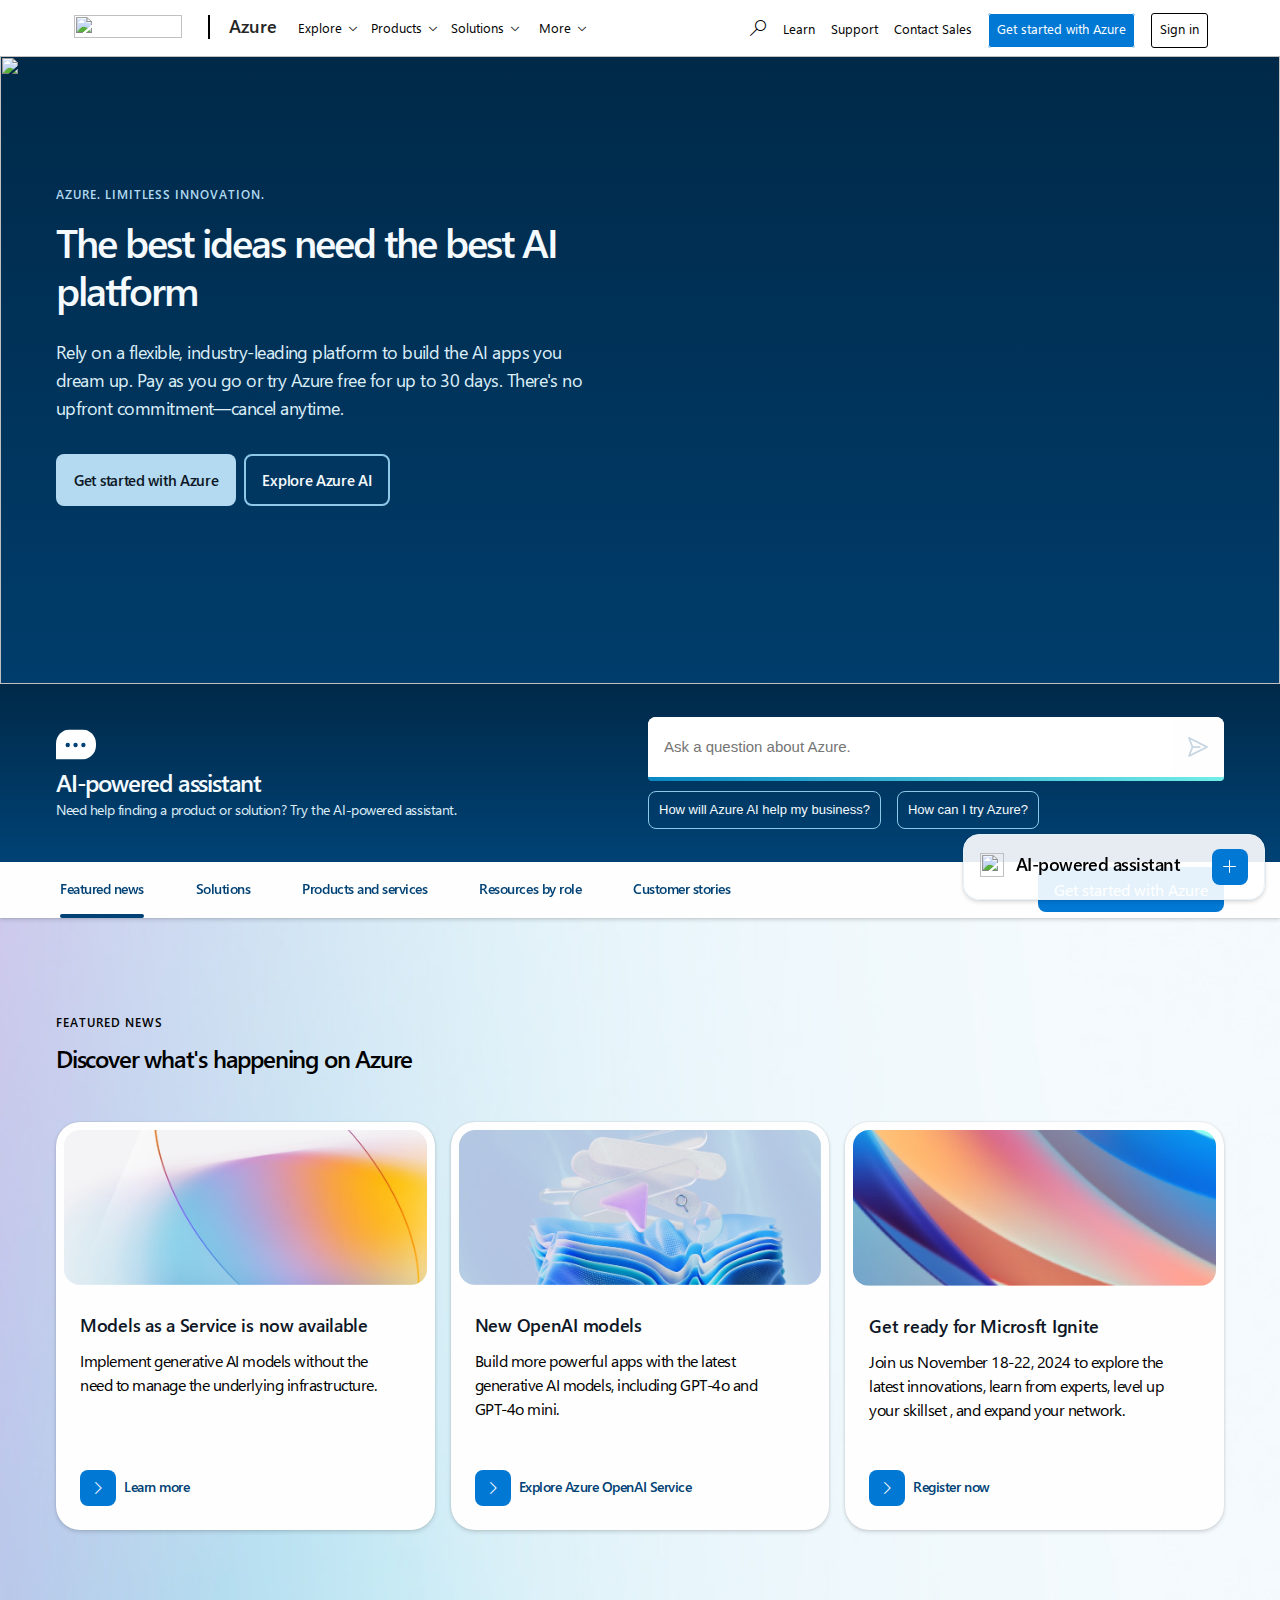
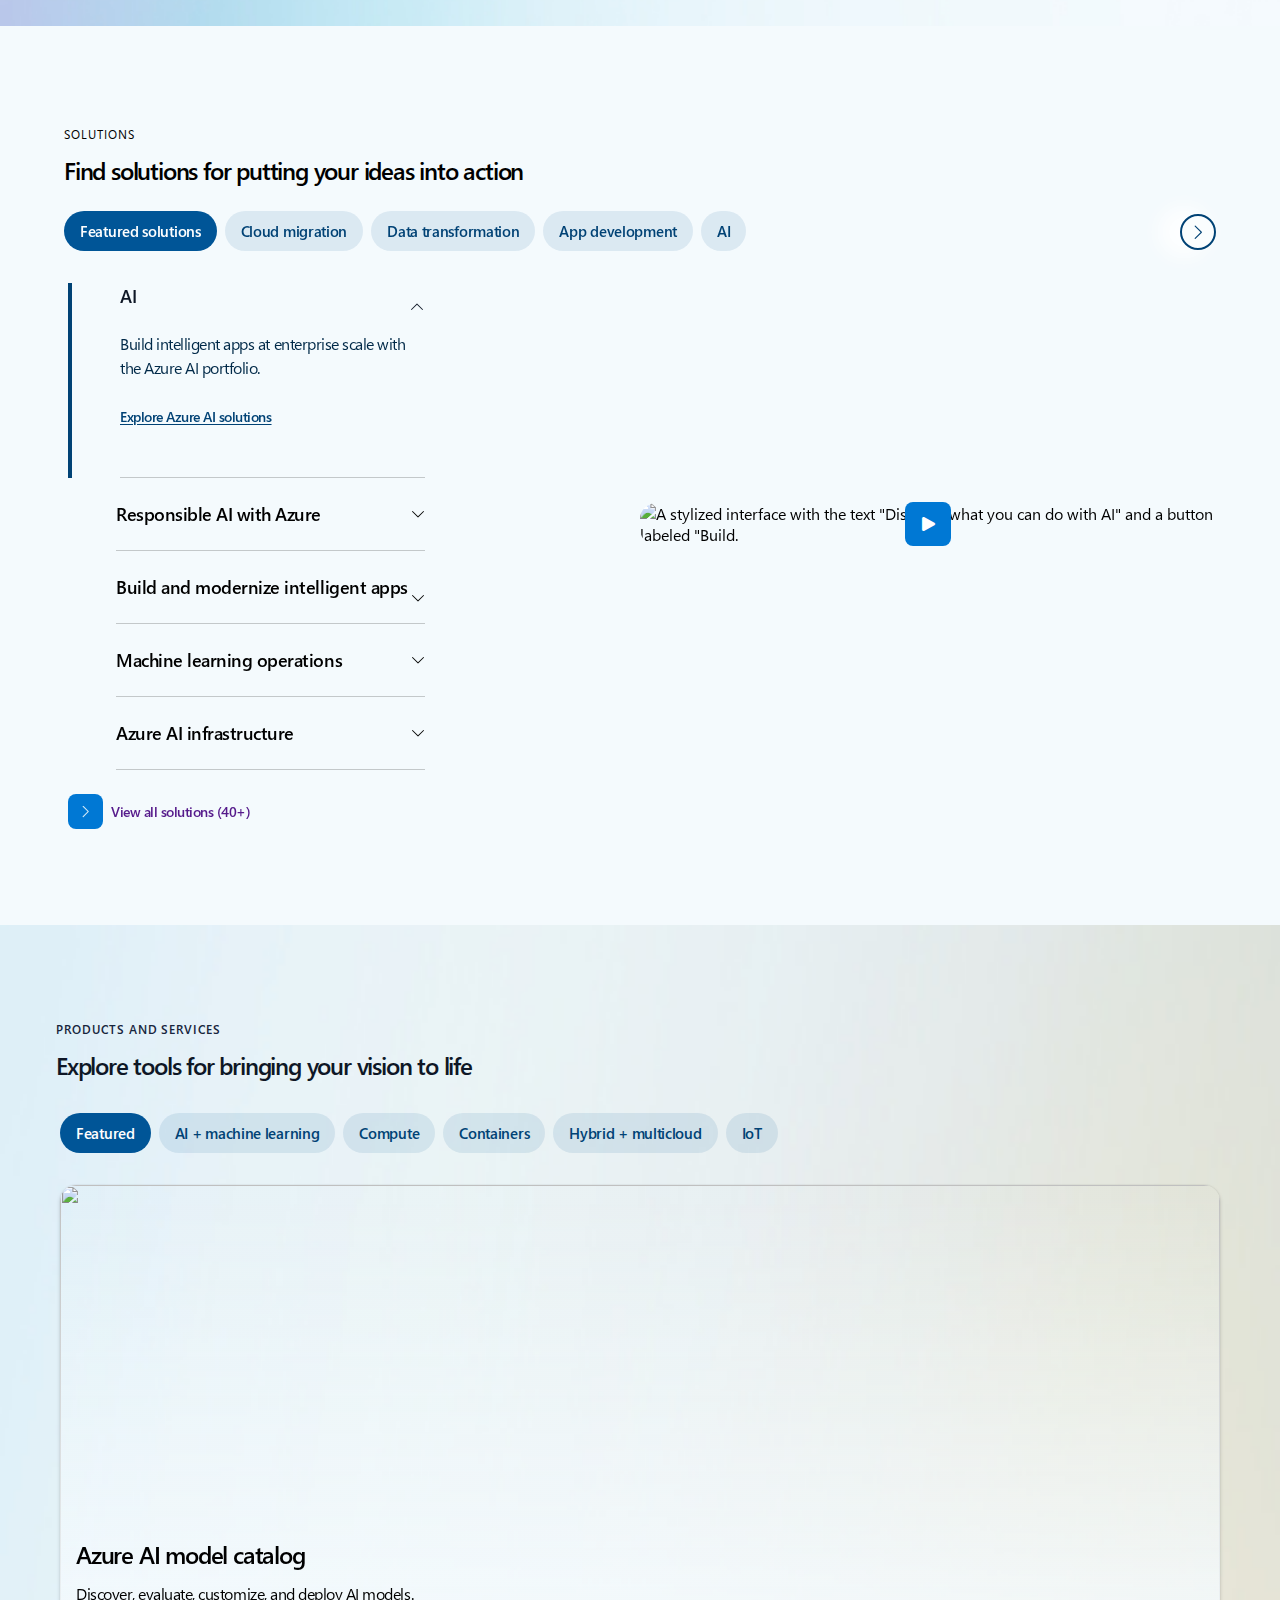
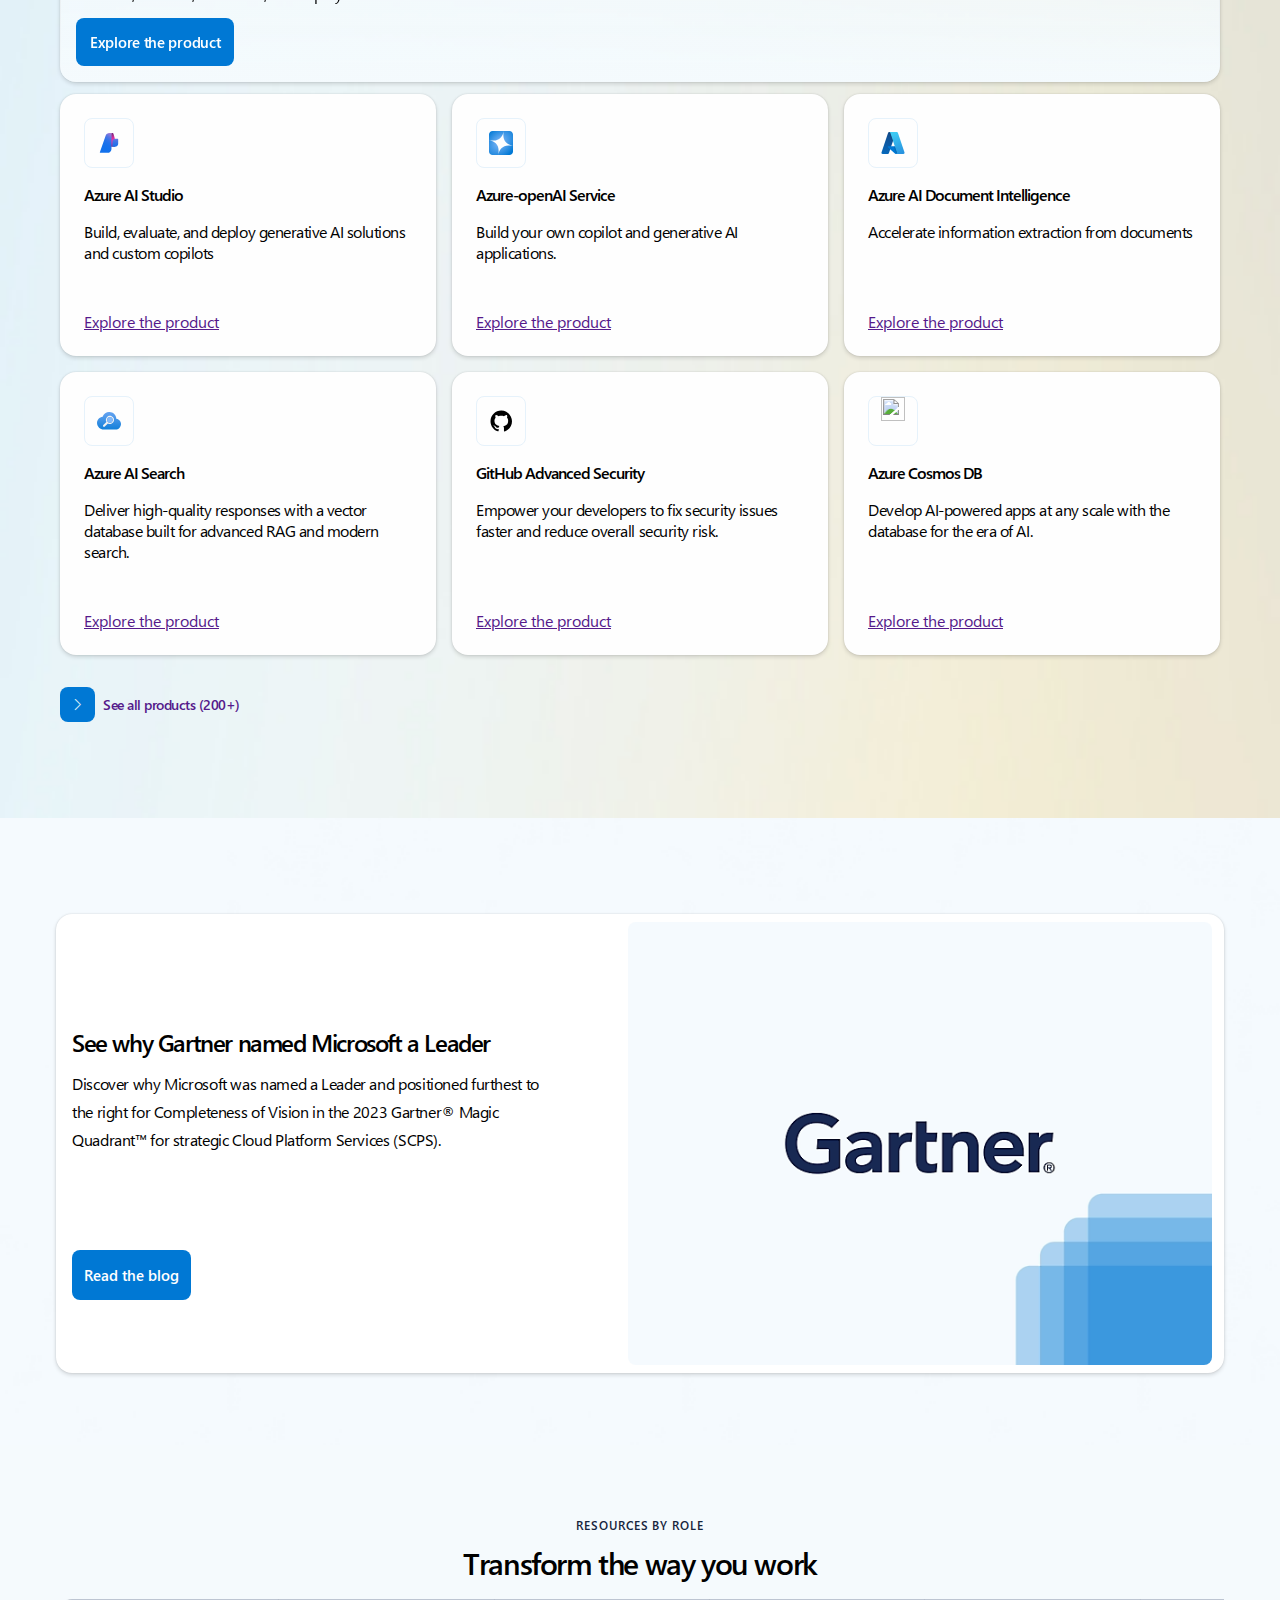
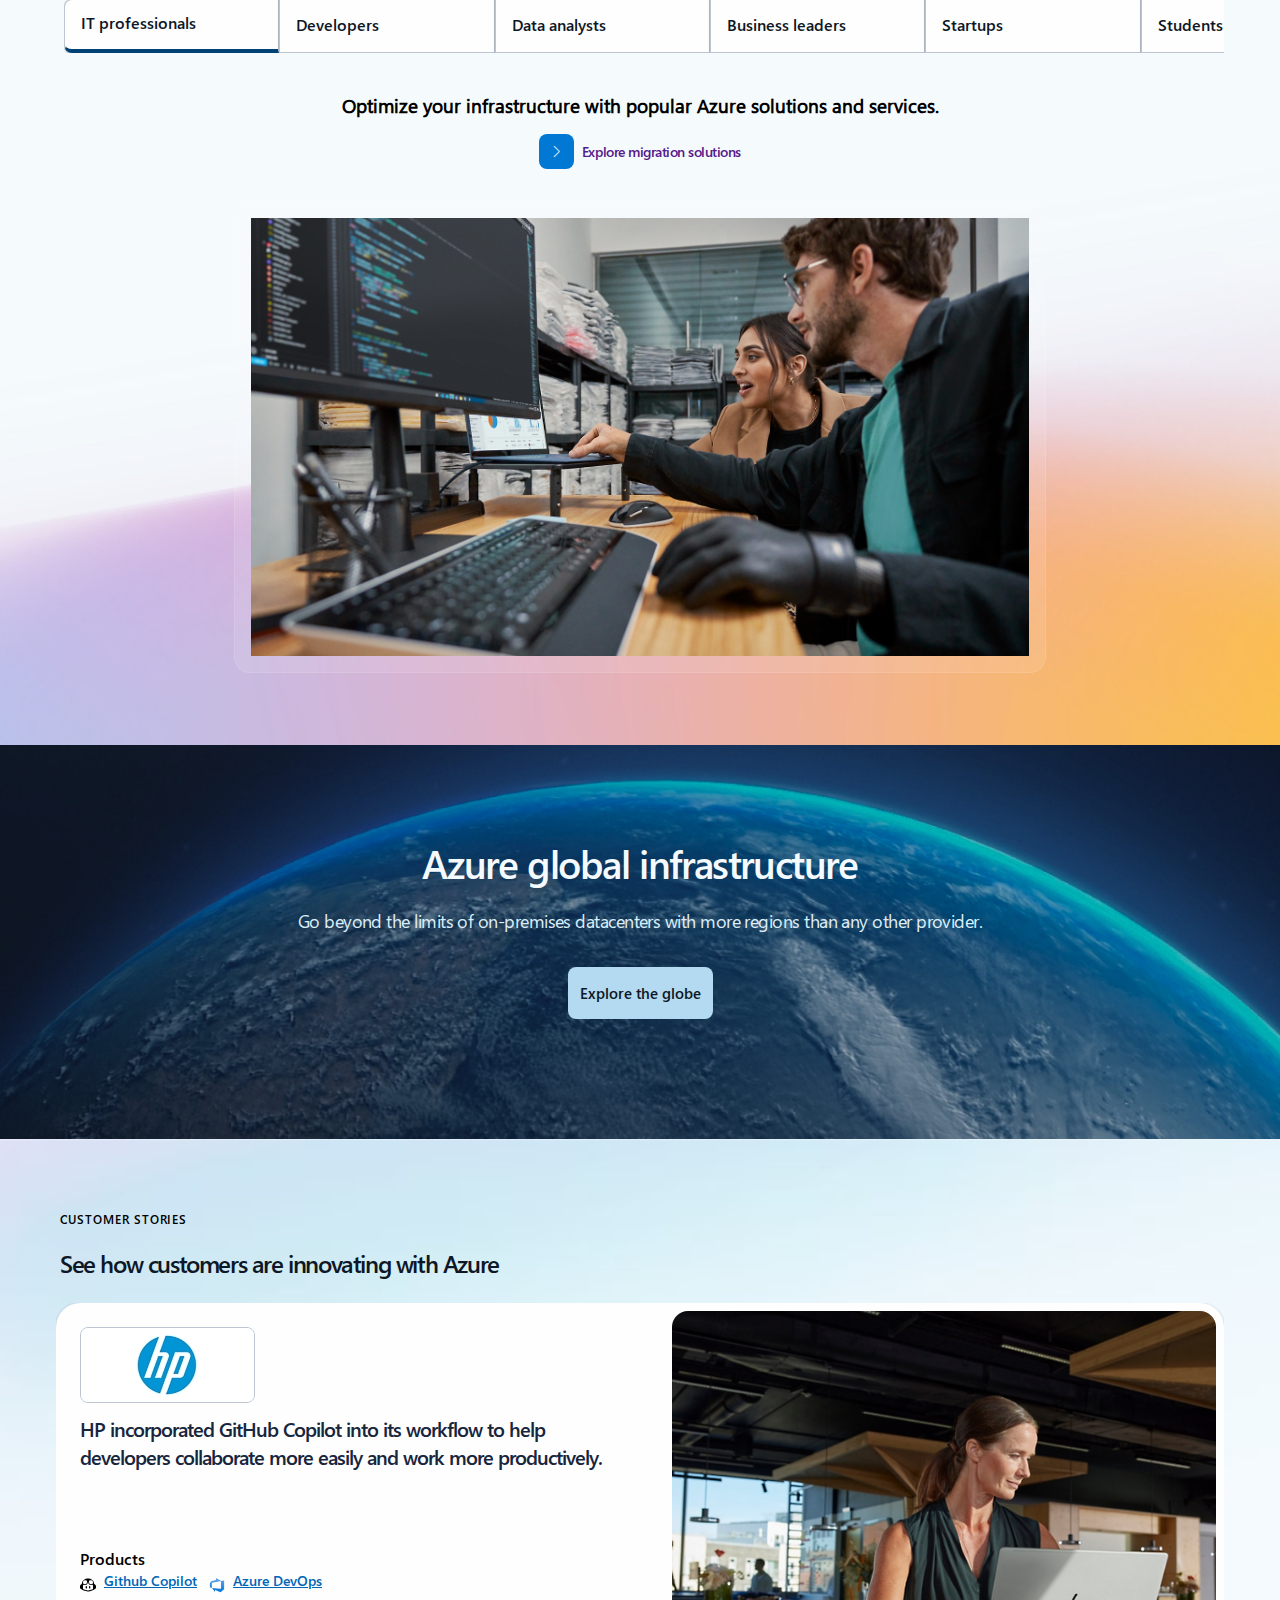
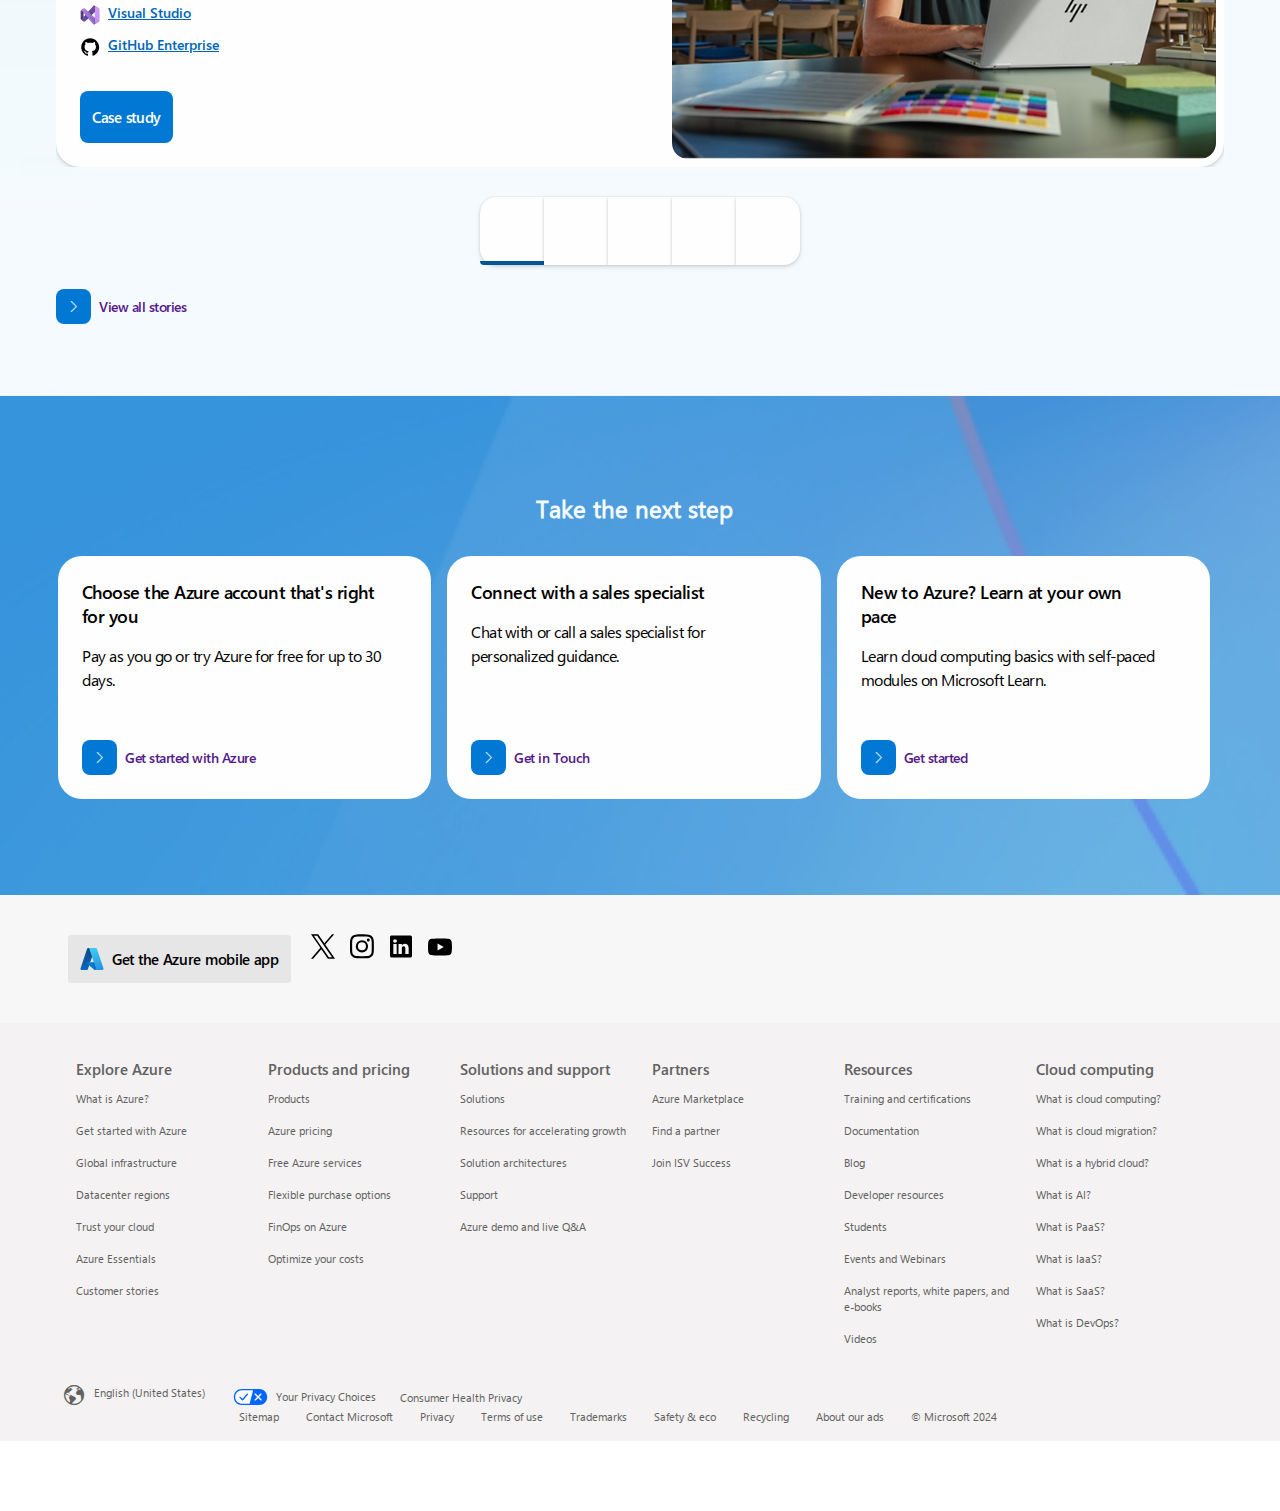
==== index.html @ 4e3b07ea "updated22" ====
<html lang="en">

<head>
    <meta charset="UTF-8">
    <meta name="viewport" content="width=device-width, initial-scale=1.0">
    <title>Cloud Computing Services | Micrsoft</title>
    <link rel="stylesheet" href="azure.css">
    <link rel="icon" href="/MICROSOFT_Azure/icons/windowslogo.svg">
</head>

<body>
    <header class="mediaquery-header">
        <div class="hidden-header">
            <div class="header-container">
                <a class="c-logo"><img alt="" itemprop="logo" class="c-image"
                        src="https://img-prod-cms-rt-microsoft-com.akamaized.net/cms/api/am/imageFileData/RE1Mu3b?ver=5c31"
                        role="presentation" aria-hidden="true" style="overflow-x: visible;"></a>
                <div class="azure-header">
                    <a class="azure-header-link">
                        <span>Azure</span>
                    </a>
                </div>
                <nav class="center-header">
                    <ul>
                        <li>
                            <div><button class="header-list-btn">Explore</button></div>
                        </li>
                        <li >
                            <div class="header-hid-btn-products"><button class="header-list-btn">Products</button></div>
                        </li>
                        <li >
                            <div class="header-hid-btn-solutions"><button class="header-list-btn">Solutions</button></div>
                        </li>
                        <li >
                            <div class="header-hid-btn-pricing"><button class="header-list-btn">Pricing</button></div>
                        </li>
                        <li >
                            <div class="header-hid-btn-partners"><button class="header-list-btn">Partners</button></div>
                        </li>
                        <li >
                            <div class="header-hid-btn-resources"><button class="header-list-btn">Resources</button></div>
                        </li>
                        <li >
                            <div class="header-hid-btn-more"><button class="header-list-btn">More</button></div>
                        </li>
                    </ul>
                </nav>
                <div class="search-action-header">
                    <button class="search-action">
                        <span></span>
                    </button>
                </div>
                <div class="medque-nav-right-head">
                   <div class="right-head-inner">
                    <div class="nav-right-search">
                        <button class="nav-right-head-search">
                            <span></span>
                        </button>
                    </div>
                    <div>
                        <nav class="right-head-nav">
                            <ul>
                                <li><a>Learn</a></li>
                                <li><a>Support</a></li>
                                <li><a>Contact Sales</a></li>
                                <li><a class="right-head-blue-btn">Get started with Azure</a></li>
                                <li><a class="right-head-signIn">Sign in</a></li>
                            </ul>
                        </nav>
                    </div>
                   </div>
                </div>
            </div>
        </div>
    </header>
    <header class="main-header">
        <div class="microsoft-title">
            <img alt="" itemprop="logo" class="c-image"
                src="https://img-prod-cms-rt-microsoft-com.akamaized.net/cms/api/am/imageFileData/RE1Mu3b?ver=5c31"
                role="presentation" aria-hidden="true" style="overflow-x: visible;">
        </div>
        <div>
            <div class="header-container">
                <div class="">
                    <button class="three-line"></button>
                </div>
                <div>
                    <button class="search-button"></button>
                </div>
            </div>
        </div>
        <div class="azure-dropdn">
            <button class="drop-dn">
                Azure
            </button>
        </div>
    </header>
    <section class="first-part">
        <div class="master-image">
            <picture>
                <source
                    srcset="https://cdn-dynmedia-1.microsoft.com/is/image/microsoftcorp/361349-desktop-hero-slim-bg-1600x580?resMode=sharp2&amp;op_usm=1.5,0.65,15,0&amp;wid=1600&amp;hei=632&amp;qlt=100&amp;fmt=png-alpha&amp;fit=constrain, https://cdn-dynmedia-1.microsoft.com/is/image/microsoftcorp/361349-desktop-hero-slim-bg-1600x580?resMode=sharp2&amp;op_usm=1.5,0.65,15,0&amp;wid=3200&amp;hei=1264&amp;qlt=100&amp;fmt=png-alpha&amp;fit=constrain 2x"
                    media="(min-width: 1400px)">
                <source
                    srcset="https://cdn-dynmedia-1.microsoft.com/is/image/microsoftcorp/361349-desktop-hero-slim-bg-1600x580?resMode=sharp2&amp;op_usm=1.5,0.65,15,0&amp;wid=1600&amp;hei=632&amp;qlt=100&amp;fmt=png-alpha&amp;fit=constrain, https://cdn-dynmedia-1.microsoft.com/is/image/microsoftcorp/361349-desktop-hero-slim-bg-1600x580?resMode=sharp2&amp;op_usm=1.5,0.65,15,0&amp;wid=3200&amp;hei=1264&amp;qlt=100&amp;fmt=png-alpha&amp;fit=constrain 2x"
                    media="(min-width: 1084px)">
                <source
                    srcset="https://cdn-dynmedia-1.microsoft.com/is/image/microsoftcorp/361349-mobile-hero-slim-bg-360x202?resMode=sharp2&amp;op_usm=1.5,0.65,15,0&amp;wid=720&amp;hei=405&amp;qlt=100&amp;fmt=png-alpha&amp;fit=constrain"
                    media="(min-width: 860px)">
                <source
                    srcset="https://cdn-dynmedia-1.microsoft.com/is/image/microsoftcorp/361349-mobile-hero-slim-bg-360x202?resMode=sharp2&amp;op_usm=1.5,0.65,15,0&amp;wid=720&amp;hei=405&amp;qlt=100&amp;fmt=png-alpha&amp;fit=constrain"
                    media="(min-width: 540px)">
                <img src="https://cdn-dynmedia-1.microsoft.com/is/image/microsoftcorp/361349-mobile-hero-slim-bg-360x202?resMode=sharp2&amp;op_usm=1.5,0.65,15,0&amp;wid=720&amp;hei=405&amp;qlt=100&amp;fmt=png-alpha&amp;fit=constrain"
                    class=" " alt="" loading="lazy">
            </picture>
            <div id="primaryArea">
                <div class="row">
                    <div class="col">
                        <div class="layout-section">
                            <div class="layout-col">
                                <div class="section-master">
                                    <div class="block-heading">
                                        <div class="block-heading-eyebrow">
                                            <div class="heading-data">
                                                <div>AZURE. LIMITLESS INNOVATION.</div>
                                            </div>
                                        </div>
                                        <div class="block-heading-title">
                                            <div class="heading-title-data">
                                                <h1>The best ideas need the best AI platform</h1>
                                            </div>
                                        </div>
                                        <div class="block-heading-paragraph">
                                            <div class="para-data">
                                                Rely on a flexible, industry-leading platform to build the AI apps you dream
                                                up. Pay as you go or try Azure free for up to 30 days. There's no upfront
                                                commitment—cancel anytime.
                                            </div>
                                        </div>
                                        <div class="block-heading-slot">
                                            <div class="button-heading">
                                                <a href="" class="btn">
                                                    <div>Get started with Azure</div>
                                                </a>
                                            </div>
                                            <div class="button-heading">
                                                <a href="" class="btn1">
                                                    <div>Explore Azure AI</div>
                                                </a>
                                            </div>
                                        </div>
                                    </div>
                                </div>
                            </div>
                            <div></div>
                        </div>
                    </div>
                </div>
                <div class="row-section-master-slot">
                    <div class="col-col"></div>
                </div>
            </div>
        </div>
        <div class="chat-gpt-extra-div">
            <div class="diffcontainer">
                
                <div class="chatgpt">
                    <div class="ai-chat-banner container">
                        <div class="layout-gpt-cols">
                            <div class="ai-assistant">
                                <div class="ai-assistant-flex">
                                    <div class="assistant-badge"><img src="icons/AI-icon-white.svg" alt=""></div>
                                    <div class="assistant-content">
                                        <div class="assistant-content-head">
                                            <h2>AI-powered assistant</h2>
                                        </div>
                                        <div class="assistant-content-para">
                                            <div>
                                                Need help finding a product or solution? Try the AI-powered assistant.
                                            </div>
                                        </div>
                                    </div>
                                </div>
                            </div>
                            <div class="layout-ai-chat">
                                <div class="border-div-plus">
                                    <div class="ai-searchbar">
                                        <input type="search" required="" maxlength="250"
                                            a9ria-label="Ask a question about Azure." placeholder="Ask a question about Azure.">
                                        <button class="ai-search-btn">
                                            <div class="ai-search-btn-inner">
                                                <svg viewBox="0 0 24 24" xmlns="http://www.w3.org/2000/svg" role="img" alt="">
                                                    <path
                                                        d="M5.69362 11.9997L2.29933 3.2715C2.0631 2.66403 2.65544 2.08309 3.2414 2.28959L3.33375 2.32885L21.3337 11.3288C21.852 11.588 21.8844 12.2975 21.4309 12.6129L21.3337 12.6705L3.33375 21.6705C2.75077 21.962 2.11746 21.426 2.2688 20.8234L2.29933 20.7278L5.69362 11.9997L2.29933 3.2715L5.69362 11.9997ZM4.4021 4.54007L7.01109 11.2491L13.6387 11.2497C14.0184 11.2497 14.3322 11.5318 14.3818 11.8979L14.3887 11.9997C14.3887 12.3794 14.1065 12.6932 13.7404 12.7428L13.6387 12.7497L7.01109 12.7491L4.4021 19.4593L19.3213 11.9997L4.4021 4.54007Z"
                                                        fill="#cbd8e2"></path>
                                                    <path
                                                        d="M5.69362 11.9997L2.29933 3.2715C2.0631 2.66403 2.65544 2.08309 3.2414 2.28959L3.33375 2.32885L21.3337 11.3288C21.852 11.588 21.8844 12.2975 21.4309 12.6129L21.3337 12.6705L3.33375 21.6705C2.75077 21.962 2.11746 21.426 2.2688 20.8234L2.29933 20.7278L5.69362 11.9997L2.29933 3.2715L5.69362 11.9997ZM4.4021 4.54007L7.01109 11.2491L13.6387 11.2497C14.0184 11.2497 14.3322 11.5318 14.3818 11.8979L14.3887 11.9997C14.3887 12.3794 14.1065 12.6932 13.7404 12.7428L13.6387 12.7497L7.01109 12.7491L4.4021 19.4593L19.3213 11.9997L4.4021 4.54007Z"
                                                        fill="#cbd8e4"></path>
                                                </svg>
                                            </div>
                                        </button>
                                    </div>
                                    <div class="linear-border"></div>
                                </div>
                                <div class="ai-list-tags">
                                    <li>
                                        <button class="ai-chat-message"> How will Azure AI help my business? </button>
                                    </li>
                                    <li>
                                        <button class="ai-chat-message"> How can I try Azure? </button>
                                    </li>
                                </div>
                            </div>
                        </div>
                    </div>
                </div>
            </div>
        </div>
    </section>
    <section class="second-part">
        <div class="sticky-dropdn">
            <div class="secondary-nav">
                <nav id="sticky-nav">
                    <div class="dropdn">
                        <a href="" class="dropdnlink">
                            <div class="list-item">
                                <div class="list-item-inner">
                                    <div class="list-item-content">
                                        <div class="label-list-item-content">
                                            <div class="label in">
                                                <div class="list-item-text">
                                                    Featured news
                                                </div>
                                            </div>
                                        </div>
                                    </div>
                                    <div class="list-item-symbol">
                                        <div class="dropdn-icon">
                                            <span class="icon-drop">
                                                <svg width="16" height="24" fill="none" viewBox="0 0 24 24"
                                                    xmlns="http://www.w3.org/2000/svg">
                                                    <path
                                                        d="M4.293 8.293a1 1 0 0 1 1.414 0L12 14.586l6.293-6.293a1 1 0 1 1 1.414 1.414l-7 7a1 1 0 0 1-1.414 0l-7-7a1 1 0 0 1 0-1.414Z"
                                                        fill="rgb(0,120,212)" />
                                                </svg>
                                            </span>
                                        </div>
                                    </div>
                                </div>
                            </div>
                        </a>
                    </div>
                </nav>
                <div class="inline">
                    <nav class="mediaquery-nav container">
                        <div class="nav-titles">
                            <div>
                                <ul id="nav-titlebars">
                                    <li class="nav-title-pills">
                                        <a class="selected-pill">
                                            <span>Featured news</span>
                                            <span class="indicator-pill"></span>
                                        </a>
                                    </li>
                                    <li class="nav-title-pills">
                                        <a>
                                            <span>Solutions</span>
                                        </a>
                                    </li>
                                    <li class="nav-title-pills">
                                        <a>
                                            <span>Products and services</span>
                                        </a>
                                    </li>
                                    <li class="nav-title-pills">
                                        <a><span>Resources by role</span></a>
                                    </li>
                                    <li class="nav-title-pills">
                                        <a><span>Customer stories</span></a>
                                    </li>
                                </ul>
                            </div>
                            <button class="slider-btn">
    
                            </button>
                        </div>
                        <div class="nav-last-button">
                            <a class="medquery-nav-btn">
                                <span>Get started with Azure</span>
                            </a>
                        </div>
                    </nav>
                </div>
            </div>
        </div>
        <div class="horizontal-line"></div>
        <div class="scrollspy-container">
            <div class="section-master-second">
                <div class="container" id="featured-news">
                    <div class="container-head">
                        <div class="head-inner">
                            <div class="featured">
                                FEATURED NEWS
                            </div>
                            <div class="discover-head">
                                <h2>Discover what's happening on Azure </h2>
                            </div>
                        </div>
                    </div>
                    <div class="card-section">
                        <div class="cards">
                            <div class="card-media">
                                <img src="images/innvoate withAI.avif" alt="">
                            </div>
                            <div class="card-content">
                                <div class="content-first">
                                    <div class="content-row-first">
                                        <h3>Models as a Service is now available</h3>
                                    </div>
                                    <div class="content-row-second">
                                        <div class="paragraph-content">
                                            Implement generative AI models without the need to manage the underlying
                                            infrastructure.
                                        </div>
                                    </div>
                                </div>
                                <div class="content-second">
                                    <a href="" class="explore-AI">
                                        <span class="btn-AI">
                                            <span class="glyph"></span>
                                        </span>
                                        <span class="link-text">
                                            Learn more
                                        </span>
                                    </a>
                                </div>
                            </div>
                        </div>
                        <div class="cards">
                            <div class="card-media">
                                <img src="images/trusted platform.avif" alt="">
                            </div>
                            <div class="card-content">
                                <div class="content-first">
                                    <div class="content-row-first">
                                        <h3>New OpenAI models</h3>
                                    </div>
                                    <div class="content-row-second">
                                        <div class="paragraph-content">
                                            Build more powerful apps with the latest generative AI models, including
                                            GPT-4o and GPT-4o mini.
                                        </div>
                                    </div>
                                </div>
                                <div class="content-second">
                                    <a href="" class="explore-AI">
                                        <span class="btn-AI">
                                            <span class="glyph"></span>
                                        </span>
                                        <span class="link-text">
                                            Explore Azure OpenAI Service
                                        </span>
                                    </a>
                                </div>
                            </div>
                        </div>
                        <div class="cards">
                            <div class="card-media">
                                <img src="images/FeaturedNews-Card3.avif" alt="">
                            </div>
                            <div class="card-content">
                                <div class="content-first">
                                    <div class="content-row-first">
                                        <h3>Get ready for Microsft Ignite</h3>
                                    </div>
                                    <div class="content-row-second">
                                        <div class="paragraph-content">
                                            Join us November 18-22, 2024 to explore the latest innovations, learn from
                                            experts, level up your skillset , and expand your network.
                                        </div>
                                    </div>
                                </div>
                                <div class="content-second">
                                    <a href="" class="explore-AI">
                                        <span class="btn-AI">
                                            <span class="glyph"></span>
                                        </span>
                                        <span class="link-text">
                                            Register now
                                        </span>
                                    </a>
                                </div>
                            </div>
                        </div>
                    </div>
                </div>
            </div>
        </div>
    </section>
    <section class="third-part">
        <div class="container" id="solutions">
            <div class="solutions-head">
                <div class="sol-head-inner">
                    <div class="sol-block-head">
                        SOLUTIONS
                    </div>
                    <div class="sol-child-head">
                        <h2>Find solutions for putting your ideas into action</h2>
                    </div>
                </div>
            </div>
            <div class="solutions-contents">
                <div class="contents-inner">
                    <div class="first-inner">
                        <div class="tab-pills">
                            <button><span class="pill-item">Featured solutions</span></button>
                            <button><span class="pill-item">Cloud migration</span></button>
                            <button><span class="pill-item">Data transformation</span></button>
                            <button><span class="pill-item">App development</span></button>
                            <button><span class="pill-item">AI</span></button>
                        </div>
                        <button class="slider-pill-btn">
    
                        </button>
                        <div class="content-row">
                            <div class="contents-AI">
                                <ul class="ai-listing">
                                    <div class="list-a-div">
                                        <li class="list-a">
                                            <div class="list-a-head">
                                                <button class="list-a-btn">
                                                    <h3>AI</h3>
                                                    <span></span>
                                                </button>
                                            </div>
                                            <div class="list-a-content">
                                                <div class="list-cont-a">
                                                    Build intelligent apps at enterprise scale with the Azure AI portfolio.
                                                </div>
                                                <div class="list-cont-b">
                                                    <div class="explore-azure">
                                                        <span>Explore Azure AI solutions</span>
                                                    </div>
                                                    <div class="explore-azure-im">
                                                        <div class="explore-img">
                                                            <img src="https://cdn-dynmedia-1.microsoft.com/is/image/microsoftcorp/361349-mobile-vertical-accordion-solutions-featured-tab-1-800x636?resMode=sharp2&amp;op_usm=1.5,0.65,15,0&amp;wid=656&amp;hei=540&amp;qlt=100&amp;fmt=png-alpha&amp;fit=constrain"
                                                                class=" "
                                                                alt="A stylized interface with the text &quot;Discover what you can do with AI&quot; and a button labeled &quot;Build."
                                                                loading="lazy">
                                                        </div>
                                                        <div class="mediaplay-button">
                                                            <a href="" class="media-play">
                                                                <span></span>
                                                            </a>
                                                        </div>
                                                    </div>
                                                </div>
                                            </div>
                                        </li>
                                    </div>
                                    <li class="list-b">
                                        <div class="list-b-cont">
                                            <button class="list-b-btn">
                                                <h3>Responsible AI with Azure</h3>
                                                <span></span>
                                            </button>
                                        </div>
                                    </li>
                                    <li class="list-c">
                                        <div class="list-c-cont">
                                            <button class="list-c-btn">
                                                <h3>Build and modernize intelligent apps</h3>
                                                <span></span>
                                            </button>
                                        </div>
                                    </li>
                                    <li class="list-d">
                                        <div class="list-d-cont">
                                            <button class="list-d-btn">
                                                <h3>Machine learning operations</h3>
                                                <span></span>
                                            </button>
                                        </div>
                                    </li>
                                    <li class="list-e">
                                        <div class="list-e-cont">
                                            <button class="list-e-btn">
                                                <h3>Azure AI infrastructure</h3>
                                                <span></span>
                                            </button>
                                        </div>
                                    </li>
                                </ul>
                            </div>
                        </div>
                    </div>
                    <div class="second-inner">
                        <a href="" class="view-all-link">
                            <span class="view-all-spn">
                                <span class="view-all-glyph"></span>
                            </span>
                            <span class="view-all-cont">View all solutions (40+)</span>
                        </a>
                    </div>
                </div>
            </div>
        </div>
    </section>
    <section class="fourth-part">
        <div class="container" id="products-services">
            <div class="headings-services">
                <div class="head-p-s">
                    <div class="smallhead-ps">
                        PRODUCTS AND SERVICES
                    </div>
                    <span class="mainhead-ps">
                        <h2>Explore tools for bringing your vision to life</h2>
                    </span>
                </div>
            </div>
            <div class="contents-services">
                <div class="inner-cont">
                    <div class="pns-flex-cont">
                        <div class="tab-pills">
                            <button><span class="pill-item">Featured</span></button>
                            <button><span class="pill-item">AI + machine learning</span></button>
                            <button><span class="pill-item">Compute</span></button>
                            <button><span class="pill-item">Containers</span></button>
                            <button><span class="pill-item">Hybrid + multicloud</span></button>
                            <button><span class="pill-item">IoT</span></button>
                        </div>
                        <div class="pns-flex-container">
                            <!-- <div id="products-flex-first">
                                <div class="blank-space"></div>
                                <div class="first-content">
                                    <div class="Content-safety-head">
                                        <h3>Azure AI model catalog</h3>
                                    </div>
                                    <div class="content-safety-para">Discover, evaluate, customize, and deploy AI models.</div>
                                    <div class="trial-btn">
                                        <div class="content-safety-btn">
                                            <a>
                                                <span>Explore the product</span>
                                            </a>
                                        </div>
                                    </div>
                                </div>
                            </div> -->

                            <div class="card-grid-promo">
                                <div class="card-promo-grid">
                                    <div class="card-promo-image">
                                        <div class="promo-media">
                                            <div class="promo-media-asset">
                                                <picture>
                                                    <source srcset="https://cdn-dynmedia-1.microsoft.com/is/image/microsoftcorp/361349-desktop-card-grid-product-and-services-promo-card-320x592?resMode=sharp2&amp;op_usm=1.5,0.65,15,0&amp;wid=320&amp;hei=592&amp;qlt=100&amp;fmt=png-alpha&amp;fit=constrain, https://cdn-dynmedia-1.microsoft.com/is/image/microsoftcorp/361349-desktop-card-grid-product-and-services-promo-card-320x592?resMode=sharp2&amp;op_usm=1.5,0.65,15,0&amp;wid=640&amp;hei=1184&amp;qlt=100&amp;fmt=png-alpha&amp;fit=constrain 2x" media="(min-width: 1400px)">
                                                    <source srcset="https://cdn-dynmedia-1.microsoft.com/is/image/microsoftcorp/361349-desktop-card-grid-product-and-services-promo-card-320x592?resMode=sharp2&amp;op_usm=1.5,0.65,15,0&amp;wid=320&amp;hei=592&amp;qlt=100&amp;fmt=png-alpha&amp;fit=constrain, https://cdn-dynmedia-1.microsoft.com/is/image/microsoftcorp/361349-desktop-card-grid-product-and-services-promo-card-320x592?resMode=sharp2&amp;op_usm=1.5,0.65,15,0&amp;wid=640&amp;hei=1184&amp;qlt=100&amp;fmt=png-alpha&amp;fit=constrain 2x" media="(min-width: 1084px)">
                                                    <source srcset="https://cdn-dynmedia-1.microsoft.com/is/image/microsoftcorp/361349-mobile-card-grid-product-and-services-promo-card-328x266?resMode=sharp2&amp;op_usm=1.5,0.65,15,0&amp;wid=656&amp;hei=532&amp;qlt=100&amp;fmt=png-alpha&amp;fit=constrain" media="(min-width: 860px)">
                                                    <source srcset="https://cdn-dynmedia-1.microsoft.com/is/image/microsoftcorp/361349-desktop-card-grid-product-and-services-promo-card-320x592?resMode=sharp2&amp;op_usm=1.5,0.65,15,0&amp;wid=320&amp;hei=592&amp;qlt=100&amp;fmt=png-alpha&amp;fit=constrain" media="(min-width: 540px)">
                                                    <img src="https://cdn-dynmedia-1.microsoft.com/is/image/microsoftcorp/361349-desktop-card-grid-product-and-services-promo-card-320x592?resMode=sharp2&amp;op_usm=1.5,0.65,15,0&amp;wid=320&amp;hei=592&amp;qlt=100&amp;fmt=png-alpha&amp;fit=constrain" class=" " alt="" loading="lazy">
                                                </picture>
                                            </div>
                                        </div>
                                    </div>
                                    <div class="card-promo-content">
                                        <div class="safe-area"></div>
                                        <div class="promo-content-inner">
                                            <div class="promo-content-head">
                                                <div class="inner-head">
                                                    <h3 style="margin: 0;">Azure AI model catalog</h3>
                                                </div>
                                            </div>
                                            <div class="promo-content-para-n-btn">
                                                <div class="promo-paragraph">
                                                    Discover, evaluate, customize, and deploy AI models.
                                                </div>
                                                <div class="promo-btn">
                                                    <div class="promo-btn-grp">
                                                        <a class="promo-content-btn">
                                                            <span>Explore the product</span>
                                                        </a>
                                                    </div>
                                                </div>
                                            </div>
                                        </div>
                                    </div>
                                </div>
                            </div>


                            <div class="products-card-grid">
                                <div class="products-card">
                                    <div id="products-card">
                                        <div class="top-content">
                                            <div class="icon-product">
                                                <div class="block-product-badge">
                                                    <img src="icons/351994-ProductandServices-Featured-AzureAIStudio-28x28.svg"
                                                        alt="">
                                                </div>
                                            </div>
                                            <div class="main-head-card">
                                                <h4>Azure AI Studio</h4>
                                            </div>
                                            <div class="para-card">
                                                Build, evaluate, and deploy generative AI solutions and custom copilots
                                            </div>
                                        </div>
                                        <div class="down-cont">
                                            <div class="link-card">
                                                <a href="">Explore the product</a>
                                            </div>
                                        </div>
                                    </div>
                                </div>
                                <div class="products-card">
                                    <div id="products-card">
                                        <div class="top-content">
                                            <div class="icon-product">
                                                <div class="block-product-badge">
                                                    <img src="icons/351994-ProductandServices-Featured-AzureOpenAIService-28x28.svg"
                                                        alt="">
                                                </div>
                                            </div>
                                            <div class="main-head-card">
                                                <h4>Azure-openAI Service</h4>
                                            </div>
                                            <div class="para-card">
                                                Build your own copilot and generative AI applications.
                                            </div>
                                        </div>
                                        <div class="down-cont">
                                            <div class="link-card">
                                                <a href="">Explore the product</a>
                                            </div>
                                        </div>
                                    </div>
                                </div>
                                <div class="products-card">
                                    <div id="products-card">
                                        <div class="top-content">
                                            <div class="icon-product">
                                                <div class="block-product-badge">
                                                    <img src="icons/Product-AzureAIDocumentIntelligence-28x28.svg" alt="">
                                                </div>
                                            </div>
                                            <div class="main-head-card">
                                                <h4>Azure AI Document Intelligence</h4>
                                            </div>
                                            <div class="para-card">Accelerate information extraction from documents</div>
                                        </div>
                                        <div class="down-cont">
                                            <div class="link-card">
                                                <a href="">Explore the product</a>
                                            </div>
                                        </div>
                                    </div>
                                </div>
                                <div class="products-card">
                                    <div id="products-card">
                                        <div class="top-content">
                                            <div class="icon-product">
                                                <div class="block-product-badge">
                                                    <img src="icons/351994-ProductandServices-Featured-AzureAISearch-28x28.svg"
                                                        alt="">
                                                </div>
                                            </div>
                                            <div class="main-head-card">
                                                <h4>Azure AI Search</h4>
                                            </div>
                                            <div class="para-card">
                                                Deliver high-quality responses with a vector database built for advanced RAG and modern search. 
                                            </div>
                                        </div>
                                        <div class="down-cont">
                                            <div class="link-card"><a href="">Explore the product</a></div>
                                        </div>
                                    </div>
                                </div>
                                <div class="products-card">
                                    <div id="products-card">
                                        <div class="top-content">
                                            <div class="icon-product">
                                                <div class="block-product-badge">
                                                    <img src="icons/351994-ProductandServices-Featured-GitHubAdvancedSecurity-28x28.svg"
                                                        alt="">
                                                </div>
                                            </div>
                                            <div class="main-head-card">
                                                <h4>GitHub Advanced Security</h4>
                                            </div>
                                            <div class="para-card">
                                                Empower your developers to fix security issues faster and reduce overall
                                                security risk.
                                            </div>
                                        </div>
                                        <div class="down-cont">
                                            <div class="link-card"><a href="">Explore the product</a></div>
                                        </div>
                                    </div>
                                </div>
                                <div class="products-card">
                                    <div id="products-card">
                                        <div class="top-content">
                                            <div class="icon-product">
                                                <div class="block-product-badge">
                                                    <img src="https://cdn-dynmedia-1.microsoft.com/is/content/microsoftcorp/361349-product-and-services-logos-featured-card-6-azurecosmos-db-28x28?resMode=sharp2&amp;op_usm=1.5,0.65,15,0&amp;qlt=100&amp;fmt=png-alpha&amp;fit=constrain" class=" " alt="" loading="lazy" data-oc="oce3a1" id="image-oce3a1">
                                                </div>
                                            </div>
                                            <div class="main-head-card">
                                                <h4>Azure Cosmos DB</h4>
                                            </div>
                                            <div class="para-card">
                                                Develop AI-powered apps at any scale with the database for the era of AI.
                                            </div>
                                        </div>
                                        <div class="down-cont">
                                            <div class="link-card"><a href="">Explore the product</a></div>
                                        </div>
                                    </div>
                                </div>
                            </div>
                        </div>
                    </div>
                </div>
                <div class="seeall-link">
                    <a href="" class="view-all-link">
                        <span class="view-all-spn">
                            <span class="view-all-glyph"></span>
                        </span>
                        <span class="view-all-cont">See all products (200+)</span>
                    </a>
                </div>
            </div>
        </div>
    </section>
    <section class="fifth-part">
        <div class="blog-div container">
            <div class="blog-inner-div">
                <div class="blog-img">
                    <img src="images/gartner-accouncement-1_newimage.avif" alt="">
                </div>
                <div class="blog-main-cont">
                    <div class="slim-div"></div>
                    <div class="blog-content">
                        <div class="blog-cont-head">
                            <h2>See why Gartner named Microsoft a Leader</h2>
                        </div>
                        <div class="blog-cont-para">
                            Discover why Microsoft was named a Leader and positioned furthest to the right for
                            Completeness of Vision in the 2023 Gartner® Magic Quadrant™ for strategic Cloud Platform
                            Services (SCPS).
                        </div>
                    </div>
                    <div class="blog-read">
                        <div class="read-the-blog">
                            <button class="blog-link"><span>Read the blog</span></button>
                        </div>
                    </div>
                </div>
            </div>
        </div>
    </section>
    <section class="sixth-part">
        <section class="resources container">
            <div class="resources-head">
                <div class="res-small-head">
                    RESOURCES BY ROLE
                </div>
                <div class="res-main-head">
                    <h2>Transform the way you work</h2>
                </div>
            </div>
            <div></div>
            <div class="resorces-tabs">
                <div class="scroll-tab">
                    <div class="inner-scroll-tab">
                        <div class="scroll-tab-pill">
                            <div>IT professionals</div>
                            <!-- <div class="indicator"></div> -->
                        </div>
                        <div class="scroll-tab-pill">Developers</div>
                        <div class="scroll-tab-pill">Data analysts</div>
                        <div class="scroll-tab-pill">Business leaders</div>
                        <div class="scroll-tab-pill">Startups</div>
                        <div class="scroll-tab-pill">Students</div>
                    </div>
                </div>
                <div class="tab-arrows">
                    <button class="left-arrow-tab"><span></span></button>
                    <button class="right-arrow-tab"><span></span></button>
                </div>
            </div>
            <div class="tab-panel-group">
                <div class="tab-panel-head">
                    <div class="optimize-head">
                        <h3>Optimize your infrastructure with popular Azure solutions and services.</h3>
                    </div>
                    <div class="link-head">
                        <a href="" class="view-all-link">
                            <span class="view-all-spn">
                                <span class="view-all-glyph"></span>
                            </span>
                            <span class="view-all-cont">Explore migration solutions</span>
                        </a>
                    </div>
                </div>
                <div class="tab-panel-img">
                    <img src="images/Resources-tab1-ITProfessionals-4x.avif" alt="">
                </div>
            </div>
        </section>
    </section>
    <section class="global-infra">
        <div class="content-cont">
            <div class="global-head">
                <h2>Azure global infrastructure</h2>
            </div>
            <div class="global-para">
                Go beyond the limits of on-premises datacenters with more regions than any other provider.
            </div>
            <div class="glb-flx-btn">
                <div class="global-btn">
                    <button class="glob-btn">
                        <span>Explore the globe</span>
                    </button>
                </div>
            </div>
        </div>
    </section>
    <section class="customer-stories">
        <div class="customer-container container">
            <div class="customer-cont-head">
                <div class="customer-small-head">
                    <span>CUSTOMER STORIES</span>
                </div>
                <div class="customer-main-head">
                    <h2>See how customers are innovating with Azure</h2>
                </div>
            </div>
            <div class="stories-container">
                <div class="stories-cont-first">
                    <div class="stories-flex-container">
                        <div id="stories-flex">
                            <div class="stories-img-div">
                                <img src="images/351994-Desktop-CustomerStories-HP-656x522.avif" alt="">
                            </div>
                            <div class="stories-content">
                                <div class="stories-main-cont">
                                    <div class="hp-imgdiv">
                                        <img src="images/351994-CustomerStories-Logo-HP-135x58.avif" alt="">
                                    </div>
                                    <div class="stories-main-inner">
                                        <span>
                                            HP incorporated GitHub Copilot into its workflow to help developers
                                            collaborate more easily and work more productively.
                                        </span>
                                    </div>
                                </div>
                                <div class="stories-links">
                                    <div class="links-products">
                                        <h3>Products</h3>
                                        <div class="link-flex">
                                            <ul>
                                                <li>
                                                    <div><img src="icons/351994-Product-Logo-GitHubCopilot-16x16.svg"
                                                            alt=""></div>
                                                    <div><a href="">Github Copilot</a></div>
                                                </li>
                                                <li>
                                                    <div><img src="icons/351994-Product-Logo-AzureDevOps-16x16.svg"
                                                            alt=""></div>
                                                    <div><a href="">Azure DevOps</a></div>
                                                </li>
                                            </ul>
                                            <div class="link-flex-divs">
                                                <div class="vscode"><img src="icons/vscode-icon.svg" alt=""></div>
                                                <div><a href="">Visual Studio</a></div>
                                            </div>
                                            <div class="link-flex-divs">
                                                <div><img src="icons/Customer-GM-Product-GitHub.svg" alt=""></div>
                                                <div><a href="">GitHub Enterprise</a></div>
                                            </div>
                                        </div>
                                    </div>
                                    <div class="case-study">
                                        <div class="stories-link-btn">
                                            <button class="stories-btn"><span>Case study</span></button>
                                        </div>
                                    </div>
                                </div>
                            </div>
                        </div>
                        <div id="stories-flex">
                            <div class="stories-img-div">
                                <img src="images/351994-Desktop-CustomerStories-Unity-656x522.avif" alt="">
                            </div>
                            <div class="stories-content">
                                <div class="stories-main-cont">
                                    <div class="hp-imgdiv">
                                        <img src="https://cdn-dynmedia-1.microsoft.com/is/image/microsoftcorp/351994-CustomerStories-Logo-Unity-135x58?resMode=sharp2&amp;op_usm=1.5,0.65,15,0&amp;wid=174&amp;hei=75&amp;qlt=100&amp;fit=constrain"
                                            class=" " alt="Unity logo" loading="lazy" data-oc="oc8d08"
                                            id="image-oc8d08">
                                    </div>
                                    <div class="stories-main-inner">
                                        <span>
                                            Unity made game development more accessible to all by using Azure OpenAI
                                            Service to create an AI assistant that helps creators throughout their
                                            development workflows.
                                        </span>
                                    </div>
                                </div>
                                <div class="stories-links">
                                    <div class="links-products">
                                        <h3>Products</h3>
                                        <div class="link-flex">
                                            <div class="link-flex-divs">
                                                <div class="vscode"><img
                                                        src="images/351994-CustomerStories-Logo-Unity-135x58.avif"
                                                        alt=""></div>
                                                <div><a href="">Azure OpenAI Service</a></div>
                                            </div>
                                            <div class="link-flex-divs">
                                                <div><img src="icons/351994-Product-Logo-AzureAIContentSafety-16x16.svg"
                                                        alt=""></div>
                                                <div><a href="">Azure AI Content Safety</a></div>
                                            </div>
                                        </div>
                                    </div>
                                    <div class="case-study">
                                        <div class="stories-link-btn">
                                            <button class="stories-btn"><span>Case study</span></button>
                                        </div>
                                    </div>
                                </div>
                            </div>
                        </div>
                        <div id="stories-flex">
                            <div class="stories-img-div">
                                <img src="images/351994-Desktop-CustomerStory-Media-LEGO.avif" alt="">
                            </div>
                            <div class="stories-content">
                                <div class="stories-main-cont">
                                    <div class="hp-imgdiv">
                                        <img src="icons/351994-CustomerStories-Logo-LEGO-135x58.avif" alt="">
                                    </div>
                                    <div class="stories-main-inner">
                                        <span>
                                            LEGO House takes the pysical brick to new frontiers with inventive,
                                            interactive digital experiences built with Azure solutions.
                                        </span>
                                    </div>
                                </div>
                                <div class="stories-links">
                                    <div class="links-products">
                                        <h3>Products</h3>
                                        <div class="link-flex">
                                            <div class="link-flex-divs">
                                                <div class="vscode"><img
                                                        src="icons/351994-Product-Logo-AzureIoTEdge-16x16.svg" alt="">
                                                </div>
                                                <div><a href="">Azure IoT Edge</a></div>
                                            </div>
                                            <div class="link-flex-divs">
                                                <div><img
                                                        src="icons/351994-Product-Logo-AzureKubernetesService-16x16.svg"
                                                        alt=""></div>
                                                <div><a href="">Azure Kubernetes Service (AKS)</a></div>
                                            </div>
                                        </div>
                                    </div>
                                    <div class="case-study">
                                        <div class="stories-link-btn">
                                            <button class="stories-btn"><span>Case study</span></button>
                                        </div>
                                    </div>
                                </div>
                            </div>
                        </div>
                        <div id="stories-flex">
                            <div class="stories-img-div">
                                <img src="images/351994-Desktop-CustomerStories-Siemens-656x522.avif" alt="">
                            </div>
                            <div class="stories-content">
                                <div class="stories-main-cont">
                                    <div class="hp-imgdiv">
                                        <img src="icons/351994-CustomerStories-Logo-Siemens-135x58.avif" alt="">
                                    </div>
                                    <div class="stories-main-inner">
                                        <span>
                                            Siemens conncets frontline workers anda engineers for real-time
                                            problem-solving using Azure AI Studio.
                                        </span>
                                    </div>
                                </div>
                                <div class="stories-links">
                                    <div class="links-products">
                                        <h3>Products</h3>
                                        <div class="link-flex">
                                            <ul>
                                                <li>
                                                    <div><img src="icons/351994-Product-Logo-AzureAI-16x16.svg" alt="">
                                                    </div>
                                                    <div><a href="">Azure AI</a></div>
                                                </li>
                                                <li>
                                                    <div><img
                                                            src="icons/351994-ProductandServices-Featured-AzureAIStudio-28x28.svg"
                                                            alt=""></div>
                                                    <div><a href="">Azure AI Studio</a></div>
                                                </li>
                                            </ul>
                                            <div class="link-flex-divs">
                                                <div class="vscode"><img
                                                        src="icons/351994-Product-Logo-AzureMachineLearning-16x16.svg"
                                                        alt=""></div>
                                                <div><a href="">Azure Machine Learning</a></div>
                                            </div>
                                            <div class="link-flex-divs">
                                                <div><img
                                                        src="icons/351994-Product-Logo-AzureOpenAIService-16x16 (1).svg"
                                                        alt=""></div>
                                                <div><a href="">Azure OpenAI Service</a></div>
                                            </div>
                                        </div>
                                    </div>
                                    <div class="case-study">
                                        <div class="stories-link-btn">
                                            <button class="stories-btn"><span>Case study</span></button>
                                        </div>
                                    </div>
                                </div>
                            </div>
                        </div>
                        <div id="stories-flex">
                            <div class="stories-img-div">
                                <img src="images/Customer-img-Heineken-2x.avif" alt="">
                            </div>
                            <div class="stories-content">
                                <div class="stories-main-cont">
                                    <div class="hp-imgdiv">
                                        <img src="icons/351994-CustomerStories-Logo-Heineken-135x58.avif" alt="">
                                    </div>
                                    <div class="stories-main-inner">
                                        <span>
                                            HEINEKEN built chatbots that connect employees with information across the
                                            company using Azure OpenAI Service and its built-in ChatGPT capabilities.
                                        </span>
                                    </div>
                                </div>
                                <div class="stories-links">
                                    <div class="links-products">
                                        <h3>Products</h3>
                                        <div class="link-flex">
                                            <ul>
                                                <li>
                                                    <div><img src="icons/351994-Product-Logo-AzureAI-16x16.svg" alt="">
                                                    </div>
                                                    <div><a href="">Azure AI</a></div>
                                                </li>
                                                <li>
                                                    <div><img
                                                            src="icons/351994-Product-Logo-AzureOpenAIService-16x16 (1).svg"
                                                            alt=""></div>
                                                    <div><a href="">Azure OpenAI Service</a></div>
                                                </li>
                                            </ul>
                                        </div>
                                    </div>
                                    <div class="case-study">
                                        <div class="stories-link-btn">
                                            <button class="stories-btn"><span>Case study</span></button>
                                        </div>
                                    </div>
                                </div>
                            </div>
                        </div>
                    </div>
                    <ol class="stories-logo">
                        <li>
                            <div class="sto-logo"><img
                                    src="https://cdn-dynmedia-1.microsoft.com/is/image/microsoftcorp/351994-CustomerStories-Logo-HP-135x58?resMode=sharp2&amp;op_usm=1.5,0.65,15,0&amp;wid=271&amp;hei=116&amp;qlt=100&amp;fit=constrain"
                                    class=" " alt="HP logo" loading="lazy" data-oc="oc188e" id="image-oc188e"></div>
                            <span class="sto-indicator"></span>
                        </li>
                        <li>
                            <div class="sto-logo"><img
                                    src="https://cdn-dynmedia-1.microsoft.com/is/image/microsoftcorp/351994-CustomerStories-Logo-Unity-135x58?resMode=sharp2&amp;op_usm=1.5,0.65,15,0&amp;wid=348&amp;hei=150&amp;qlt=100&amp;fit=constrain"
                                    class=" " alt="Unity logo" loading="lazy" data-oc="oc3e1d" id="image-oc3e1d"></div>
                        </li>
                        <li>
                            <div class="sto-logo"><img
                                    src="https://cdn-dynmedia-1.microsoft.com/is/image/microsoftcorp/351994-CustomerStories-Logo-LEGO-135x58?resMode=sharp2&amp;op_usm=1.5,0.65,15,0&amp;wid=208&amp;hei=100&amp;qlt=100&amp;fit=constrain"
                                    class=" " alt="LEGO HOUSE logo" loading="lazy" data-oc="ocf4ff" id="image-ocf4ff">
                            </div>
                        </li>
                        <li>
                            <div class="sto-logo"><img
                                    src="https://cdn-dynmedia-1.microsoft.com/is/image/microsoftcorp/351994-CustomerStories-Logo-Siemens-135x58?resMode=sharp2&amp;op_usm=1.5,0.65,15,0&amp;wid=200&amp;hei=100&amp;qlt=100&amp;fit=constrain"
                                    class=" " alt="Siemens logo" loading="lazy" data-oc="oc4ed6" id="image-oc4ed6">
                            </div>
                        </li>
                        <li>
                            <div class="sto-logo"><img
                                    src="https://cdn-dynmedia-1.microsoft.com/is/image/microsoftcorp/351994-CustomerStories-Logo-Heineken-135x58?resMode=sharp2&amp;op_usm=1.5,0.65,15,0&amp;wid=208&amp;hei=100&amp;qlt=100&amp;fit=constrain"
                                    class=" " alt="Heineken logo" loading="lazy" data-oc="oc4183" id="image-oc4183">
                            </div>
                        </li>
                    </ol>
                    <div class="tab-arrows">
                        <button class="left-arrow-tab"><span></span></button>
                        <button class="right-arrow-tab"><span></span></button>
                    </div>
                </div>
                <div class="stories-cont-second">
                    <a href="" class="view-all-link">
                        <span class="view-all-spn">
                            <span class="view-all-glyph"></span>
                        </span>
                        <span class="view-all-cont">View all stories</span>
                    </a>
                </div>
            </div>
        </div>
    </section>
    <section class="next-step">
        <div class="step-container container">
            <div class="step-head">
                <h2>Take the next step</h2>
            </div>
            <div class="flex-step">
                <div class="steps-card">
                    <div class="steps-flex">
                        <div class="steps-content">
                            <div class="steps-cont-one">
                                <h3>Choose the Azure account that's right for you
                                </h3>
                            </div>
                            <div class="steps-cont-two">
                                Pay as you go or try Azure for free for up to 30 days.
                            </div>
                        </div>
                        <div class="steps-btn">
                            <a href="" class="view-all-link">
                                <span class="view-all-spn">
                                    <span class="view-all-glyph"></span>
                                </span>
                                <span class="view-all-cont">Get started with Azure</span>
                            </a>
                        </div>
                    </div>
                </div>
                <div class="steps-card">
                    <div class="steps-flex">
                        <div class="steps-content">
                            <div class="steps-cont-one">
                                <h3>Connect with a sales specialist
                                </h3>
                            </div>
                            <div class="steps-cont-two">
                                Chat with or call a sales specialist for personalized guidance.
                            </div>
                        </div>
                        <div class="steps-btn">
                            <a href="" class="view-all-link">
                                <span class="view-all-spn">
                                    <span class="view-all-glyph"></span>
                                </span>
                                <span class="view-all-cont">Get in Touch</span>
                            </a>
                        </div>
                    </div>
                </div>
                <div class="steps-card">
                    <div class="steps-flex">
                        <div class="steps-content">
                            <div class="steps-cont-one">
                                <h3>New to Azure? Learn at your own pace
                                </h3>
                            </div>
                            <div class="steps-cont-two">
                                Learn cloud computing basics with self-paced modules on Microsoft Learn.
                            </div>
                        </div>
                        <div class="steps-btn">
                            <a href="" class="view-all-link">
                                <span class="view-all-spn">
                                    <span class="view-all-glyph"></span>
                                </span>
                                <span class="view-all-cont">Get started</span>
                            </a>
                        </div>
                    </div>
                </div>
            </div>
        </div>
    </section>
    <section class="utility-container">
        <div class="utility-social container">
            <div class="social-follow">
                <div class="social-head">
                    <a><span><img src="icons/Product-AzureAIDocumentIntelligence-28x28.svg" alt=""></span>
                        Get the Azure mobile app</a>
                </div>
            </div>
            <div class="social-icons">
                <img src="icons/acom_social_icon_x.svg" alt="">
                <img src="icons/acom_social_icon_instagram.svg" alt="">
                <img src="icons/acom_social_icon_linkedin.svg" alt="">
                <img src="icons/acom_social_icon_youtube.svg" alt="">
            </div>
        </div>
    </section>
    <footer>
        <nav class="whole-table">
            <div class="first-table">
                <div class="footer-tables">
                    <div class="table-head">
                        Explore Azure
                    </div>
                    <ul class="table-lists">
                        <li><a>What is Azure?</a></li>
                        <li><a>Get started with Azure</a></li>
                        <li><a>Global infrastructure</a></li>
                        <li><a>Datacenter regions</a></li>
                        <li><a>Trust your cloud</a></li>
                        <li><a>Azure Essentials</a></li>
                        <li><a>Customer stories</a></li>
                    </ul>
                </div>
                <div class="footer-tables">
                    <div class="table-head">
                        Products and pricing
                    </div>
                    <ul class="table-lists">
                        <li>Products</li>
                        <li>Azure pricing</li>
                        <li>Free Azure services</li>
                        <li>Flexible purchase options</li>
                        <li>FinOps on Azure</li>
                        <li>Optimize your costs</li>
                    </ul>
                </div>
                <div class="footer-tables">
                    <div class="table-head">
                        Solutions and support
                    </div>
                    <ul class="table-lists">
                        <li>Solutions</li>
                        <li>Resources for accelerating growth</li>
                        <li>Solution architectures</li>
                        <li>Support</li>
                        <li>Azure demo and live Q&A</li>
                    </ul>
                </div>
            </div>
            <div class="second-table">
                <div class="footer-tables">
                    <div class="table-head">
                        Partners
                    </div>
                    <ul class="table-lists">
                        <li>Azure Marketplace</li>
                        <li>Find a partner</li>
                        <li>Join ISV Success</li>
                    </ul>
                </div>
                <div class="footer-tables">
                    <div class="table-head">
                        Resources
                    </div>
                    <ul class="table-lists">
                        <li>Training and certifications</li>
                        <li>Documentation</li>
                        <li>Blog</li>
                        <li>Developer resources</li>
                        <li>Students</li>
                        <li>Events and Webinars</li>
                        <li>Analyst reports, white papers, and e-books</li>
                        <li>Videos</li>
                    </ul>
                </div>
                <div class="footer-tables">
                    <div class="table-head">
                        Cloud computing
                    </div>
                    <ul class="table-lists">
                        <li>What is cloud computing?</li>
                        <li>What is cloud migration?</li>
                        <li>What is a hybrid cloud?</li>
                        <li>What is AI?</li>
                        <li>What is PaaS?</li>
                        <li>What is IaaS?</li>
                        <li>What is SaaS?</li>
                        <li>What is DevOps?</li>
                    </ul>
                </div>
            </div>
        </nav>
        <div class="footer-base">
            <a class="lang-selector">English (United States)</a>
            <a class="privacy-choice">
                <svg role="img" xmlns="http://www.w3.org/2000/svg" viewBox="0 0 30 14" xml:space="preserve" height="16"
                    width="43">
                    <title>Your Privacy Choices Opt-Out Icon</title>
                    <path d="M7.4 12.8h6.8l3.1-11.6H7.4C4.2 1.2 1.6 3.8 1.6 7s2.6 5.8 5.8 5.8z"
                        style="fill-rule:evenodd;clip-rule:evenodd;fill:#fff"></path>
                    <path
                        d="M22.6 0H7.4c-3.9 0-7 3.1-7 7s3.1 7 7 7h15.2c3.9 0 7-3.1 7-7s-3.2-7-7-7zm-21 7c0-3.2 2.6-5.8 5.8-5.8h9.9l-3.1 11.6H7.4c-3.2 0-5.8-2.6-5.8-5.8z"
                        style="fill-rule:evenodd;clip-rule:evenodd;fill:#06f"></path>
                    <path
                        d="M24.6 4c.2.2.2.6 0 .8L22.5 7l2.2 2.2c.2.2.2.6 0 .8-.2.2-.6.2-.8 0l-2.2-2.2-2.2 2.2c-.2.2-.6.2-.8 0-.2-.2-.2-.6 0-.8L20.8 7l-2.2-2.2c-.2-.2-.2-.6 0-.8.2-.2.6-.2.8 0l2.2 2.2L23.8 4c.2-.2.6-.2.8 0z"
                        style="fill:#fff"></path>
                    <path
                        d="M12.7 4.1c.2.2.3.6.1.8L8.6 9.8c-.1.1-.2.2-.3.2-.2.1-.5.1-.7-.1L5.4 7.7c-.2-.2-.2-.6 0-.8.2-.2.6-.2.8 0L8 8.6l3.8-4.5c.2-.2.6-.2.9 0z"
                        style="fill:#06f"></path>
                </svg>
                <span>Your Privacy Choices</span>
            </a>
            <noscript>

                <a data-m='{"id":"n9c1c1m1r1a2","sN":9,"aN":"c1c1m1r1a2"}'
                    href="https://aka.ms/yourcaliforniaprivacychoices" class='c-uhff-link c-uhff-ccpa'>
                    <svg role="img" xmlns="http://www.w3.org/2000/svg" viewBox="0 0 30 14" xml:space="preserve"
                        height="16" width="43">
                        <title>Your Privacy Choices Opt-Out Icon</title>
                        <path d="M7.4 12.8h6.8l3.1-11.6H7.4C4.2 1.2 1.6 3.8 1.6 7s2.6 5.8 5.8 5.8z"
                            style="fill-rule:evenodd;clip-rule:evenodd;fill:#fff" />
                        <path
                            d="M22.6 0H7.4c-3.9 0-7 3.1-7 7s3.1 7 7 7h15.2c3.9 0 7-3.1 7-7s-3.2-7-7-7zm-21 7c0-3.2 2.6-5.8 5.8-5.8h9.9l-3.1 11.6H7.4c-3.2 0-5.8-2.6-5.8-5.8z"
                            style="fill-rule:evenodd;clip-rule:evenodd;fill:#06f" />
                        <path
                            d="M24.6 4c.2.2.2.6 0 .8L22.5 7l2.2 2.2c.2.2.2.6 0 .8-.2.2-.6.2-.8 0l-2.2-2.2-2.2 2.2c-.2.2-.6.2-.8 0-.2-.2-.2-.6 0-.8L20.8 7l-2.2-2.2c-.2-.2-.2-.6 0-.8.2-.2.6-.2.8 0l2.2 2.2L23.8 4c.2-.2.6-.2.8 0z"
                            style="fill:#fff" />
                        <path
                            d="M12.7 4.1c.2.2.3.6.1.8L8.6 9.8c-.1.1-.2.2-.3.2-.2.1-.5.1-.7-.1L5.4 7.7c-.2-.2-.2-.6 0-.8.2-.2.6-.2.8 0L8 8.6l3.8-4.5c.2-.2.6-.2.9 0z"
                            style="fill:#06f" />
                    </svg>
                    <span>Your Privacy Choices</span>
                </a>


            </noscript>
            <a class="consumer-link"><span>Consumer Health Privacy</span></a>
            <nav class="footer-base-nav">
                <ul>
                    <li><a>Sitemap</a></li>
                    <li><a>Contact Microsoft</a></li>
                    <li><a>Privacy</a></li>
                    <li><a>Terms of use</a></li>
                    <li><a>Trademarks</a></li>
                    <li><a>Safety & eco</a></li>
                    <li><a>Recycling</a></li>
                    <li><a>About our ads</a></li>
                    <li>© Microsoft 2024</li>
                </ul>
            </nav>
        </div>
        <div class="float-message">
            <div class="float-message-img">
                <img src="https://cdn-dynmedia-1.microsoft.com/is/content/microsoftcorp/Ai-icon-dark" alt="">
            </div>
            <div class="float-message-content">
                <span>
                    <h5>AI-powered assistant</h5>
                </span>
            </div>

            <a class="float-message-button">
                <span class="plus-icon"></span>
            </a>
        </div>
    </footer>

</body>

</html>
---- azure.css ----
@font-face {
    font-family: 'fontazure';
    src: url(fonts/normal.woff2);
}

@font-face {
    font-family: 'semi-bold';
    src: url(fonts/semi_bold.woff2);
}

@font-face {
    font-family: 'fluenticon';
    src: url(fonts/MWFFluentIcons.woff2);
}

@font-face {
    font-family: 'MDL';
    src: url(fonts/mwfmdl2-v3.54.woff);
}

body {
    margin: 0;
    font-family: 'fontazure';
}

.chatgpt {
    display: none;
}

.main-header {
    min-width: 280px;
    background-color: rgb(255, 255, 255);
}

.mediaquery-header {
    display: none;
}

.header-container {
    display: flex;
    justify-content: flex-start;
    align-items: center;
    height: 53px;
    max-width: 1600px;
    /* padding-bottom:2px; */
    position: relative;
    border-bottom: 0.8px solid rgb(230, 230, 230);
}

.header-list-btn::after {
    content: "";
    font-family: 'MDL';
    margin-left: 7px;
    margin-top: 4px;
    color: rgb(38, 38, 38);
    font-size: 8px;
    font-weight: 700;
}

.three-line {
    border: 0;
    cursor: pointer;
    background: white;
    margin: 1px;
    max-width: 374px;
    padding-top: 6px;
    text-align: center;
    width: 48px;
    margin-bottom: 7px;
}

.three-line::before {
    color: rgb(0, 0, 0);
    content: "";
    font-family: 'MDL';
    font-size: 20px;
    line-height: 15px;
}

.search-button {
    border: 0;
    cursor: pointer;
    background: white;
    left: 1px;
    margin-left: 3px;
    margin-top: 1px;
}

.search-button::after {
    color: rgb(0, 0, 0);
    content: "";
    font-family: 'MDL';
    font-size: 16px;
}

.three-line img {
    width: 20px;
}

.microsoft-title {
    display: flex;
    justify-content: center;
    align-items: center;
    position: absolute;
    width: 100%;
    height: 53.2px;
}

.microsoft-title img {
    width: 108px;
    padding-bottom: 6px;
    padding-right: 3px;
}

.azure-dropdn {
    width: 100%;
    height: 34px;
    display: flex;
}

.drop-dn {
    display: flex;
    align-items: center;
    border: 0;
    background: white;
    padding: 0 16px;
    gap: 10px;
    font-size: 15px;
    font-family: 'semi-bold';
    margin-bottom: 1px;
    ;
}

.drop-dn::after {
    content: "";
    font-family: 'MDL';
    font-size: 12px;
    font-weight: 700;
    margin-top: 4px;
    margin-left: 1px;
}

/* .master-image img{
    max-width:100%;
    max-height:100%;
    object-fit:cover;
} */
.hidden-desktopImage {
    display: none;
}

.first-part {
    /* background-image:url(images/Mobile-product-BG-2x.avif); */
    /* background-image: linear-gradient(90deg, rgb(237, 232, 246) 0%, rgb(244, 250, 253) 49.99%, rgb(220, 238, 248) 100%); */
    background-color: rgb(0, 41, 72);
    /* background-size:cover; */
    padding-bottom: 56px;
}

picture {
    object-fit: fill;
    max-width: 100%;
    height: 100%;
    width: 100%;
    /* aspect-ratio:auto; */
}

.master-image {
    object-fit: cover;
    /* flex-basis:100%;
    flex-shrink:0;
    flex-grow:0; */
}

.master-image img {
    width: 100%;
    max-height: 100%;
}

#primaryArea {
    padding-left: 20px;
    padding-right: 20px;
    line-height: 24px;
}

.row {
    display: flex;
    flex-wrap: wrap;
    margin-left: -4px;
    margin-right: -4px;
}

.col {
    flex-basis: 0px;
    flex-grow: 1;
}

.layout-section {
    display: flex;
    flex-direction: column;
    flex-wrap: wrap;
    row-gap: 8px;
    margin-top: 28px;
}

.layout-col {
    flex: 0 0 100%;
}

.section-master {
    letter-spacing: -0.48px;
}

.block-heading-eyebrow {
    margin-bottom: 8px;
}

.heading-data {
    color: rgb(179, 218, 240);
    /* font-weight:600; */
    letter-spacing: 0.96px;
    font-size: 12px;
    font-family: 'semi-bold';
}

.heading-title-data {
    /* font-size:48px; */
}

.heading-title-data h1 {
    margin: 0;
    line-height: 40px;
    color: rgb(244, 250, 253);
    font-size: 32px;
    font-family: 'semi-bold';
    letter-spacing: -1.6px;
}

.block-heading-paragraph {
    margin-top: 16px;
    padding-inline-end: 16px;
}

.para-data {
    line-height: 1.75rem;
    color: rgb(220, 238, 248);
    font-size: 18px;
    letter-spacing: -0.54px;
}

.block-heading-slot {
    margin-top: 24px;
}

.button-heading {
    display: flex;
    flex-direction: column;
    column-gap: 8px;
    row-gap: 8px;
}

.btn {
    background-color: rgb(179, 218, 240);
    border-radius: 8px;
    border: 2px solid rgba(0, 0, 0, 0);
    box-sizing: border-box;
    color: rgb(14, 23, 38);
    font-family: 'semi-bold';
    cursor: pointer;
    letter-spacing: -0.3px;
    text-align: center;
    padding: 12px 16px;
    position: relative;
    text-decoration: none;
    font-size: 15px;
}

.row-section-master-slot {
    display: flex;
    flex-wrap: wrap;
    margin-top: 32px;
}

.col-col {
    flex-grow: 1;
    max-width: 100%;
    padding-left: 4px;
    padding-right: 4px;
    row-gap: 32px;
    flex-basis: 0px;
    column-gap: 32px;
}

.second-part {}

.sticky-dropdn {
    background-color: rgb(254, 254, 254);
    /* border-radius:8px; */
    box-shadow: rgba(0, 0, 0, 0.12) 0px 0px 2px 0px, rgba(0, 0, 0, 0.14) 0px 2px 4px 0px;
    display: flex;
    flex-direction: column;
    height: 56px;
    justify-content: flex-end;
}

#sticky-nav {
    /* display:flex; */
    align-items: center;
    box-sizing: border-box;
}

.dropdn {
    box-sizing: border-box;
    margin: 4px;
}

.dropdnlink {
    cursor: pointer;
    text-decoration: none;
}

.list-item-inner {
    display: flex;
    align-items: center;
    column-gap: 8px;
    padding: 12px;
    pointer-events: auto;
    text-align: left;
}

.list-item-content {
    display: flex;
    flex-direction: column;
    flex-grow: 1;
    row-gap: 4px;
}

.label-list-item-content {
    font-size: 14px;
    font-family: 'semi-bold';
    color: rgb(0, 66, 117);
    letter-spacing: -0.48px;
}

.list-item-symbol {
    align-self: self-end;
}

.dropdn-icon {
    display: inline-flex;
    cursor: pointer;
    height: 24px;
    max-height: 100%;
    max-width: 100%;
    width: 15.5312px;
}

.icon-drop {
    color: rgb(0, 120, 212);
}

.horizontal-line {
    background-color: rgb(0, 66, 117);
    height: 4px;
}

/* SCROLLSPY */

.scrollspy-container {
    background-image: url(images/Mobile\ second\ part.avif);
    background-size: cover;
}

.section-master-second {
    padding-bottom: 56px;
    padding-top: 56px;
}

#featured-news {
    padding-right: 16px;
    padding-left: 16px;
}

.featured {
    letter-spacing: 0.96px;
    font-family: 'semi-bold';
    margin-bottom: 12px;
    font-size: 12px;
    font-weight: 600px;
}

.discover-head {
    letter-spacing: -1.2px;
    font-family: 'semi-bold';
}

.discover-head h2 {
    margin: 0;
}

.card-section {
    padding-inline: 4px;
    display: flex;
    flex-direction: column;
    flex-wrap: wrap;
    column-gap: 12px;
    box-sizing: border-box;
    row-gap: 8px;
    margin-top: 32px;
}

.cards {
    display: flex;
    flex-direction: column;
    background-color: rgb(254, 254, 254);
    border-radius: 16px;
    box-shadow: rgba(0, 0, 0, 0.12) 0px 0px 2px 0px, rgba(0, 0, 0, 0.14) 0px 2px 4px 0px;
    box-sizing: border-box;
}

.card-media {
    padding-inline-end: 8px;
    padding-inline-start: 8px;
    padding-top: 8px;
}

.card-media img {
    border-radius: 8px;
    /* aspect-ratio:2.33333 / 1; */
    object-fit: cover;
    max-width: 100%;
    max-height: 100%;
}

.card-content {
    display: flex;
    flex-direction: column;
    padding: 16px;
    justify-content: space-between;
}

.card-content h3 {
    margin: 0;
}

.content-first {
    display: flex;
    flex-direction: column;
    column-gap: 12px;
    row-gap: 12px;
}

.content-row-first {
    margin-top:4px;
    color: rgb(14, 23, 38);
    font-size:15px;
    font-family: 'semi-bold';
    font-weight: 600;
    letter-spacing: -0.28px;
    line-height: 24px;
}

.paragraph-content {
    font-size: 16px;
    letter-spacing: -0.48px;
    line-height: 24px;
    text-align: left;
}

.content-second {
    margin-top: 32px;
}

.explore-AI {
    text-decoration: none;
    display: flex;
    cursor: pointer;
    align-items: center;
    column-gap: 8px;
    row-gap: 8px;
}

.link-text {
    color: rgb(0, 66, 117);
    font-family: 'semi-bold';
    font-size: 14px;
    /* font-weight:600px; */
    padding-bottom: 2px;
    letter-spacing: -0.48px;
}

.btn-AI {
    border-radius: 8px;
    border:2px solid transparent;
    background-color: rgb(0, 120, 212);
    padding: 8px;
}

.glyph::before {
    color: rgb(255, 255, 255);
    content: "";
    font-family: 'fluenticon';
}

/* THIRD- PART */

.third-part {
    padding-bottom: 56px;
    padding-top: 56px;
    background-color: rgb(244, 250, 253);
}

#solutions {
    padding-left: 16px;
    padding-right: 16px;
}

.sol-head-inner {
    line-height: 24px;
}

.sol-block-head {
    letter-spacing: 0.96px;
    font-size: 12px;
    margin-bottom: 8px;
}

.sol-child-head {
    font-family: 'semi-bold';
    letter-spacing: -1.2px;
    line-height: 33px;
}

.sol-child-head h2 {
    margin: 0;
}

.solutions-contents {
    margin-top: 24px;
}

.contents-inner {
    display: flex;
    flex-direction: column;
    gap: 24px;
    position:relative;
}

.tab-pills {
    display: flex;
    justify-content: start;
    overflow: auto;
    height: 40px;
    /* margin-left:4px; */
}

.tab-pills::-webkit-scrollbar {
    display: none;
}

.tab-pills button {
    border: 0;
    border-radius: 200px;
    cursor: pointer;
    margin-right: 8px;
    padding-block-end: 8px;
    padding-block-start: 8px;
    padding-bottom: 8px;
    padding-top: 8px;
    padding-left: 16px;
    padding-right: 16px;
    text-align: center;
    color: rgb(0, 66, 117);
    background-color: rgba(0, 85, 151, 0.1);
    font-family: 'semi-bold';
}

.pill-item {
    font-size: 15px;
    letter-spacing: -0.3px;
    padding-bottom: 2px;
    text-align: center;
    text-wrap: nowrap;
    white-space-collapse: collapse;

}

.tab-pills button:first-child {
    background-color: rgb(0, 85, 151);
    color: rgb(255, 255, 255);
    font-family: 'semi-bold'
}

.ai-listing {
    padding-left: 4px;
    padding-right: 4px;
    list-style-type: none;
    margin: 0;
}

.ai-listing h3 {
    text-align: left;
    margin: 0;
    padding: 24px 0;
    font-size: 18px;
}

.list-a-btn {
    display: flex;
    justify-content: space-between;
    align-items: center;
    padding-left: 0;
    padding-right: 0;
    width: 100%;
    border: 0;
    color: rgb(14, 23, 38);
    background-color: rgba(0, 0, 0, 0);
    font-family: 'semi-bold'
}

.list-a-btn h3 {
    padding-bottom: 23px;
}

.list-a-btn span {
    transform: rotate(180deg);
}

.list-a-btn span::before {
    content: "";
    font-family: 'fluenticon';
    font-size: 16px;
}

.list-a-content {
    display: flex;
    flex-direction: column;
    column-gap: 24px;
    padding-bottom: 24px;
    row-gap: 27px;
}

.list-cont-a {
    color: rgb(0, 41, 72);
    letter-spacing: -.03em;
    line-height: 24px;
}

.explore-azure {
    margin-bottom: 27px;
    text-decoration: underline;
    text-decoration-color: #004275;
    text-underline-offset: 2px;
    color: #004275;
    font-size: 14px;
    font-family: 'semi-bold';
    letter-spacing: -0.48px
}

.explore-azure-im {
    max-width: 100%;
    display: flex;
    justify-content: center;
    align-items: center;
}

.explore-img img {
    max-width: 100%;
    aspect-ratio: auto;
    border-radius: 16px;
}

.mediaplay-button {
    border-radius: 8px;
    background-color: rgb(0, 120, 212);
    width: 46.9px;
    position: absolute;
    --pos-y: center;
    --pos-x: center;
}

.media-play {
    display: flex;
    justify-content: center;
    border: 0px;
    text-decoration: none;
    align-items: center;
    padding: 14px;
}

.media-play span::before {
    content: "";
    font-family: 'fluenticon';
    font-size: 16px;
    color: rgb(255, 255, 255);
}

.list-b-btn {
    display: flex;
    justify-content: space-between;
    align-items: center;
    width: 100%;
    border: 0;
    background-color: rgba(0, 0, 0, 0);
    font-family: 'semi-bold';
    font-size: 16px;
    letter-spacing: -.03em;
    padding: 0;
}

.list-b-btn span::before {
    content: "";
    font-family: 'fluenticon';
    font-size: 16px;
}

.list-c-btn {
    display: flex;
    justify-content: space-between;
    align-items: center;
    width: 100%;
    border: 0;
    background-color: rgba(0, 0, 0, 0);
    font-family: 'semi-bold';
    font-size: 16px;
    letter-spacing: -0.03em;
    padding: 0;
}

.list-c-btn span {
    margin-top: 22px;
}

.list-c-btn span::before {
    content: "";
    font-family: 'fluenticon';
    font-size: 16px;
}

.list-d-btn {
    display: flex;
    justify-content: space-between;
    align-items: center;
    width: 100%;
    border: 0;
    background-color: rgba(0, 0, 0, 0);
    font-family: 'semi-bold';
    font-size: 16px;
    letter-spacing: -.03em;
    padding: 0;
}

.list-d-btn span::before {
    content: "";
    font-family: 'fluenticon';
    font-size: 16px;
}

.list-e-btn {
    display: flex;
    justify-content: space-between;
    align-items: center;
    width: 100%;
    border: 0;
    background-color: rgba(0, 0, 0, 0);
    font-family: 'semi-bold';
    font-size: 16px;
    letter-spacing: -.03em;
    text-align: left;
    padding: 0;
}

.list-e-btn span::before {
    content: "";
    font-family: 'fluenticon';
    font-size: 16px;
}

.ai-listing li {
    border-bottom: 0.8px solid rgba(0, 0, 0, 0.199);
}

.second-inner {
    margin-left: 4px;
}

.view-all-link {
    text-decoration: none;
    display: flex;
    align-items: center;
    column-gap: 8px;
    border: 0;
    background: rgba(0, 0, 0, 0);
}

.view-all-cont {
    letter-spacing: -0.48px;
    font-family: 'semi-bold';
    font-size: 14px;
}

.view-all-spn {
    background-color: rgb(0, 120, 212);
    border-radius: 8px;
    color: rgb(220, 238, 248);
    display: Flex;
    align-items: center;
    justify-content: center;
    padding: 10px;
}

.view-all-glyph::before {
    content: "";
    font-family: 'fluenticon';
    font-size: 15px;
}

.fourth-part {
    padding-top: 56px;
    padding-bottom: 56px;
    background-image: url(images/361349-mobile-card-grid-product-and-services-bg-360x2110.avif);
    background-size: cover;
    background-position: center;
}

#products-services {
    padding-left: 16px;
    padding-right: 16px;
}

.headings-services {
    margin-left: -4px;
    margin-right: -4px;
}

.head-p-s {
    padding-left: 4px;
    padding-right: 4px;
}

.smallhead-ps {
    font-size: 12px;
    font-family: 'semi-bold';
    letter-spacing: 0.96px;
    margin-bottom: 12px;
    color: rgb(23, 37, 61);
}

.mainhead-ps {
    font-family: 'semi-bold';
    letter-spacing: -1.2px;
    color: rgb(14, 23, 38);
}

.mainhead-ps h2 {
    margin: 0;
}

.contents-services {
    margin-top: 32px;
    padding-left: 4px;
    padding-right: 4px;
    display: flex;
    flex-direction: column;
    row-gap: 32px;
    column-gap: 32px;
}

.pns-flex-cont {
    display: flex;
    flex-direction: column;
}

.pns-flex-container {
    margin-top: 32px;
    display: flex;
    flex-direction: column;
    row-gap: 12px;
    column-gap: 12px;
}

.products-card-grid {
    display: grid;
    gap: 12px;
}

/* #products-flex-first {
    display: flex;
    flex-direction: column;
    padding: 16px;
    background-image: url(images/361349-desktop-card-grid-product-and-services-promo-card-320x592.avif);
    background-repeat: no-repeat;
    background-size: cover;
    background-position: center;
    box-shadow: rgba(0, 0, 0, 0.12) 0px 0px 2px 0px, rgba(0, 0, 0, 0.14) 0px 2px 4px 0px;
    border-radius: 16px;
    aspect-ratio: 21/9;
    justify-content: space-between;
} */

/* .blank-space {
    height: 220px;
}

.first-content {
    display: flex;
    flex-direction: column;
    gap: 12px;
}

.content-safety-head {
    color: #0E1726;
    font-family: 'semi-bold';
    font-size: 20px;
    letter-spacing: -1.2px;

}

.content-safety-para {
    line-height:24px;
    color: #17253D;
}

.content-safety-btn a {
    display: flex;
    justify-content: center;
    padding: 12px;
    background-color: #0078D4;
    border-radius: 8px;
    color: #FFFF;
}

.content-safety-head h3 {
    margin: 0;
}

.content-safety-btn span {
    letter-spacing: -0.3px;
    font-family: 'semi-bold';
} */


.card-grid-promo {
    /* padding-left:.25rem; */
    padding-right: .25rem;
    width: 100%;
    position: relative;
}

.card-promo-grid {
    display: grid;
    height: 100%;
}

.card-promo-image {
    grid-area: 1/1;
    z-index: 1;
    border-radius: 16px;
    overflow: hidden;
    box-shadow: rgba(0, 0, 0, 0.12) 0px 0px 2px 0px, rgba(0, 0, 0, 0.14) 0px 2px 4px 0px;

}

.promo-media {
    aspect-ratio: 21/9;
    width: 100%;
    height: 100%;
    object-fit: cover;
    display: flex;
    position: relative;
    max-width: 100%;
    border-radius: inherit;
    /* box-sizing:border-box; */
}

.promo-media::before {
    content: "";
    position: absolute;
    left: 0;
    right: 0;
    top: 0;
    bottom: 0;
    width: 100%;
    height: 100%;
    background: linear-gradient(180deg, rgba(244, 250, 253, 0) 0%, #f4fafd 100%);
}

.promo-media-asset {
    width: 100%;
    height: 100%;
    object-fit: cover;
    aspect-ratio: 21/9;
    border-radius: 1rem;
}

.promo-media-asset picture {
    object-fit: cover;
    border-radius: 1rem;
    aspect-ratio: 21/9;
}

.promo-media-asset picture img {
    width: 100%;
    height: 100%;
    object-fit: cover;
    max-width: 100%;
    aspect-ratio: 21/9;
    border-radius: 1rem;
}


.card-promo-content {
    grid-area: 1/1;
    z-index: 2;
    display: flex;
    flex-direction: column;
    justify-content: flex-end;
    padding: 1rem;
}

.safe-area {
    height: 220px;
}

.promo-content-inner {
    display: flex;
    flex-direction: column;
    gap: 0.75rem;
    align-items: flex-start;
}

.inner-head h3 {
    font-family: 'semi-bold';
    font-size: 1.5rem;
    letter-spacing: -.05em;
}

.promo-content-para-n-btn {
    width: 100%;
    display: flex;
    align-items: flex-start;
    flex-direction: column;
    gap: 0.75rem;
}

.promo-paragraph {
    font-size: 1rem;
    line-height: 1.5rem;
    letter-spacing: -.03em;
}

.promo-btn {
    width: 100%;
}

.promo-btn-grp {
    display: flex;
    flex-direction: column;
}

.promo-content-btn {
    display: inline-block;
    cursor: pointer;
    color: #fff;

    border: 2px solid transparent;
    padding: 0.75rem;
    font-size: .9375rem;
    font-family: 'semi-bold';
    letter-spacing: -.02em;
    background-color: #0078d4;
    border-radius: 0.5rem;
    text-align: center;
}

.promo-content-btn span {
    padding-bottom: 0.125rem;
}




.products-card {
    display: flex;
    width: 100%;
}

#products-card {
    flex: 1 1 auto;
    width: 100%;
    padding: 16px;
    display: flex;
    justify-content: space-between;
    flex-direction: column;
    /* row-gap:12px; */
    background-color: rgb(254, 254, 254);
    border-radius: 16px;
    box-shadow: rgba(0, 0, 0, 0.12) 0px 0px 2px 0px, rgba(0, 0, 0, 0.14) 0px 2px 4px 0px;

}

.link-card {
    margin-top: 32px;
}

.top-content {
    display: flex;
    flex-direction: column;
    gap: 0.75rem;
}

.block-product-badge {
    width: 48px;
    display: flex;
    justify-content: center;
    height: 48px;
    border: 1px solid rgb(230, 242, 251);
    border-radius: 8px;
}

.block-product-badge img {
    width: 24px;
}

.main-head-card h4 {
    margin: 0;
    font-family: 'semi-bold';
    letter-spacing: -1px;
}

.para-card {
    font-size: 1rem;
    letter-spacing: -0.03em
}

.fifth-part {
    padding-bottom: 48px;
    padding-top: 48px;
    background-image: url(images/Mobile-Gartner-BG-2x.avif);
    background-size: cover;
    background-position: center;
}

.blog-div {
    padding-left: 16px;
    padding-right: 16px;
    margin-top: 24px;
}

.blog-div {}

.blog-inner-div {
    background-color: rgb(255, 255, 255);
    border-radius: 16px;
    box-shadow: rgba(0, 0, 0, 0.12) 0px 0px 2px 0px, rgba(0, 0, 0, 0.14) 0px 2px 4px 0px;
}

.blog-img {
    padding: 8px 12px 0px 12px;
}

.blog-img img {
    max-width: 100%;
    border-radius: 8px;
}

.blog-content {
    display: flex;
    flex-direction: column;
    align-items: flex-start;
    row-gap: 12px;
}

.blog-cont-head h2 {
    margin: 0;
    font-family: 'semi-bold';
    letter-spacing: -1.4px;
}

.blog-cont-para {
    letter-spacing: -.03em;
    font-size: 18px;
    line-height: 28px;
}

.blog-link {
    padding: 15px 12px;
    background-color: rgb(0, 120, 212);
    color: rgb(255, 255, 255);
    border-radius: 8px;
    width: 100%;
    border: 0;
    font-size: 15px;
    font-family: 'semi-bold';
}

.blog-main-cont {
    display: flex;
    flex-direction: column;
    row-gap: 32px;
    padding: 16px;
}

.sixth-part {
    background-image: url(images/361349-mobile-interactive-demo-resources-by-role-bg-360x719.avif);
    background-size: cover;
    background-position: 50% 17%;
}

.resources {
    padding-left: 16px;
    padding-right: 16px;
    padding-top: 48px;
}

.res-small-head {
    margin-bottom: 12px;
    font-family: 'semi-bold';
    letter-spacing: 0.96px;
    line-height: 16px;
    font-size: 12px;
    color: rgb(23, 37, 61);
    text-align: center;
}

.res-main-head {
    letter-spacing: -1.4px;
    line-height: 36px;
    font-family: 'semi-bold';
    text-align: center;
    font-size: 20px;
    margin-bottom: 10px;
}

.res-main-head h2 {
    margin: 0;
}

.optimize-head h3 {
    margin: 0;
}

.resources-tab {
    height: 132px;
}

.scroll-tab {
    padding: 8px 0px 8px 8px;
}

.inner-scroll-tab {
    display: flex;
    overflow: auto;
    flex-wrap: nowrap;
    text-wrap: nowrap;
}

.inner-scroll-tab::-webkit-scrollbar {
    display: none;
}

.scroll-tab-pill {
    min-width: 181.328px;
    /* height:52px; */
    padding: 12px 16px 16px 16px;
    border: 0.8px solid rgb(189, 197, 210);
    box-shadow: rgba(0, 0, 0, 0.12) 0px 0px 2px 0px, rgba(0, 0, 0, 0.14) 0px 1.008px 2px 0px;
    display: flex;
    align-items: center;
    font-family: 'semi-bold';
    color: rgb(14, 23, 38);
    background-color: rgb(254, 254, 254);
}

.scroll-tab-pill:first-child {
    border-bottom-left-radius: 8px;
    border-top-left-radius: 8px;
    border-bottom: 4px solid rgb(0, 66, 117);
}

.tab-arrows {
    margin-top: 24px;
    display: flex;
    gap: 10px;
}

.left-arrow-tab {
    display: flex;
    align-items: center;
    justify-content: center;
    background-color: rgba(0, 0, 0, 0);
    border-radius: 200px;
    border: 2px solid rgb(0, 66, 117);
    height: 40px;
    width: 40px;
    opacity: 0.2;
}

.right-arrow-tab {
    display: flex;
    align-items: center;
    justify-content: center;
    background-color: rgba(0, 0, 0, 0);
    border-radius: 200px;
    border: 2px solid rgb(0, 66, 117);
    height: 40px;
    width: 40px;
}

.left-arrow-tab span::after {
    content: "";
    font-family: 'fluenticon';
    font-size: 18px;
    font-weight: 600;
}

.right-arrow-tab span::after {
    content: "";
    font-family: 'fluenticon';
    color: rgb(0, 66, 117);
    font-size: 18px;
    font-weight: 600;
}

.tab-panel-group {
    padding-top: 24px;
    padding-bottom: 48px;
}

.optimize-head {
    text-align: center;
}

.link-head {
    margin-top: 12px;
    display: flex;
    justify-content: center;
}

.tab-panel-img {
    padding: 16px;
    margin-top: 24px;
    background-color: rgba(255, 255, 255, 0.1);
    border-radius: 16px;
    border: 0.8px solid rgba(255, 255, 255, 0.1);
}

.tab-panel-img img {
    max-width: 100%;
}

.global-infra {
    padding-bottom: 56px;
    padding-top: 56px;
    background-image: url(images/361349-desktop-full-screen-banner-azure-regions-bg-1600x372.avif);
    background-size: cover;
    background-position: center;
}

.content-cont {
    padding-left: 16px;
    padding-right: 16px;
    color: rgb(244, 250, 253);
    text-align: center;
}

.global-head {
    font-family: 'semi-bold';
    letter-spacing: -1.4px;
    font-size: 21px;
    line-height: 40px;
}

.global-head h2 {
    margin: 0;
}

.global-para {
    margin-top: 16px;
    padding-left: 16px;
    padding-right: 16px;
    font-size: 18px;
    letter-spacing: -0.54px;
    line-height: 28px;
    color: rgb(220, 238, 248);
    font-weight: 400;
}

.global-btn {
    margin-top: 24px;
    margin-bottom: 24px;
}

.glob-btn {
    padding: 12px;
    height: 52px;
    width: 100%;
    border: 0;
    border-radius: 8px;
    background-color: rgb(179, 218, 240);
    color: rgb(14, 23, 38);
}

.glob-btn span {
    padding-bottom: 2px;
    font-family: 'semi-bold';
    font-size: 15px;
    /* font-weight:500; */
}

.customer-stories {
    padding-bottom: 48px;
    padding-top: 48px;
    background-image: url(images/Desktop-CustomerStories-BG@4x-1.jpeg);
    background-size: cover;
    background-position: center;
}

.customer-container {
    padding-inline: 20px;
}

.customer-cont-head {
    padding-left: 4px;
    padding-right: 4px;
}

.customer-small-head {
    font-family: 'semi-bold';
    letter-spacing: 0.96px;
    font-size: 12px;
}

.customer-main-head {
    font-family: 'semi-bold';
    letter-spacing: -1.4px;
    color: rgb(14, 23, 38);
}

.stories-container {
    margin-top: 24px;
}

.stories-cont-first {
    display: flex;
    flex-direction: column;
}

#stories-flex {
    flex-basis: 100%;
    flex-shrink: 0;
    flex-grow: 0;
    background-color: rgb(254, 254, 254);
    border-radius: 16px;
    display: flex;
    flex-direction: column;
    box-shadow: rgba(0, 0, 0, 0.12) 0px 0px 2px 0px, rgba(0, 0, 0, 0.14) 0px 2px 4px 0px;
}

.stories-img-div {
    padding: 8px 8px 0px 8px;
}

.stories-img-div img {
    max-width: 100%;
    width: 100%;
    max-height: 100%;
    border-radius: 8px;
    object-fit: contain;
}

.stories-content {
    padding: 16px;
    display: flex;
    flex-direction: column;
    gap: 24px;
    flex: 1 1 auto;
}

.hp-imgdiv img {
    border: 1px solid rgb(189, 197, 210);
    border-radius: 8px;
}

.stories-main-inner {
    font-family: 'semi-bold';
    line-height: 28px;
    font-size: 20px;
    letter-spacing: -1px;
    color: rgb(23, 37, 61);
}

.stories-links {
    display: flex;
    flex-direction: column;
    gap: 10px;
    height: 100%;
    justify-content: flex-end;
}

.links-products h3 {
    margin: 0;
    font-family: 'semi-bold';
    font-size: 16px;
}

.link-flex ul {
    list-style-type: none;
    margin: 0;
    padding: 0;
    display: flex;
    gap: 12px;
    ;
    text-wrap: nowrap;
}

.link-flex li {
    display: flex;
    align-items: flex-end;
    gap: 8px;
}

.link-flex li a {
    font-size: 14px;
    font-family: 'semi-bold';
    text-decoration-color: rgb(0, 103, 184);
    color: rgb(0, 103, 184);
}

.link-flex-divs {
    display: flex;
    align-items: flex-end;
    gap: 8px;
    font-size: 14px;
    font-family: 'semi-bold';
}

.link-flex-divs a {
    text-decoration-color: rgb(0, 103, 184);
    color: rgb(0, 103, 184);
    text-wrap: nowrap;
}

.vscode img {
    width: 20px;
}

.link-flex {
    display: flex;
    flex-direction: column;
    flex-wrap: wrap;
    justify-content: flex-start;
    row-gap: 8px;
    line-height: 24px;
}

.stories-link-btn {
    margin-top: 24px;
}

.stories-main-cont {
    display: flex;
    flex-direction: column;
    row-gap: 12px;
}

.stories-btn {
    background-color: rgb(0, 120, 212);
    border-radius: 8px;
    color: rgb(255, 255, 255);
    font-family: 'semi-bold';
    font-size: 15px;
    letter-spacing: -0.3px;
    width: 100%;
    border: 0;
    padding: 12px;
    height: 52px;
}

.stories-flex-container {
    display: flex;
    column-gap: 12px;
    overflow: auto;
}

.stories-flex-container::-webkit-scrollbar {
    display: none;
}

.stories-cont-second {
    margin-top: 24px;
}

.next-step {
    background-image: url(images/361349-mobile-3-up-card-next-step-bg-360x764.avif);
    background-size: cover;
    background-position: center;
    padding-top: 56px;
    padding-bottom: 56px;
}

.step-container {
    padding-left: 16px;
    padding-right: 16px;
}

.flex-step {
    padding-left: 4px;
    padding-right: 4px;
    display: flex;
    flex-direction: column;
    row-gap: 8px;
    column-gap: 12px;
}

.step-head {
    text-align: center;
    color: rgb(244, 250, 253);
}

.steps-card {
    background-color: rgb(254, 254, 254);
    border-radius: 16px;
    padding: 16px;
}

.steps-content {
    display: flex;
    flex-direction: column;
    row-gap: 12px;
}

.steps-content h3 {
    margin: 0;
    font-family: 'semi-bold';
}

.steps-btn {
    margin-top: 32px;
}

.utility-container {
    padding: 24px 16px;
    background-color:rgb(247, 247, 247);
}

.utility-social {
    display: flex;
    flex-direction: column;
    align-items: flex-start;
    padding:8px 12px;
}

.social-head a {
    width: auto;
    letter-spacing:-0.3px;
    font-size:15px;
    margin-top:8px;
    margin-bottom:8px;
    padding: 12px;
    font-family: 'semi-bold';
    display: flex;
    align-items: center;
    background-color: rgb(230, 230, 230);
    border-radius:3.2px;
}

.social-head img {
    width: 24px;
    margin-right: 8px;
}

.social-icons {
    display: flex;
    gap: 15px;
    margin: 7px;
    margin-left: 20px;
}

.social-icons img {
    width: 24px;
}

footer {
    /* margin-top:48px; */
    background-color: rgb(244, 242, 242);
}

.whole-table {
    padding-right: 12px;
    padding-left: 12px;
}

.table-head {
    font-family: 'semi-bold';
    padding: 36px 0px 4px;
    color: #616161;
    font-size: 15px;
}

.footer-tables {
    padding: 0px 12px;
}

.table-lists {
    list-style-type: none;
    padding: 0;
    margin: 0;
    line-height: 16px;
}

.table-lists li {
    padding: 8px 0px;
    font-size: 11px;
    color: #616161;
}

.footer-base {
    padding: 32px 24px 16px;
    display: flex;
    flex-direction: column;
    flex-wrap: wrap;
    color: rgb(97, 97, 97);
    font-size: 11px;
}

.footer-base-nav ul li {
    display: inline-block;
    padding-top: 6px;
    padding-right: 10px;
    letter-spacing: normal;
}

.footer-base-nav ul {
    list-style-type: none;
    line-height: 16px;
    padding: 0;
    margin-block-end: 3px;
    margin-block-start: 12px;
    margin-bottom: 3px;
    margin-top: 12px;
}

.lang-selector {
    padding-right: 24px;
    display: flex;
    /* align-items:center; */
}

.lang-selector::before {
    content: "";
    font-family: 'MDL';
    font-size: 20px;
    font-weight: 400;
    color: rgb(97, 97, 97);
    margin-right: 10px;
    height: 24px;
}

.privacy-choice {
    margin-top: 6px;
    margin-bottom: 16px;
    padding-right: 24px;
    margin-left: -4px;
    padding-top: 4px;
    display: flex;
    justify-content: flex-start;
    gap: 4px;
}

.consumer-link {
    padding: 4px 24px 1px 0px;
}

.float-message {
    display: none;
}

.stories-logo {
    display: none;
}

.block-heading-slot {
    display: flex;
    flex-direction: column;
    column-gap: 8px;
    row-gap: 8px;
}

.btn1 {
    background-color: transparent;
    border-radius: 8px;
    border: 2px solid rgb(141, 200, 232);
    box-sizing: border-box;
    color: rgb(244, 250, 253);
    font-family: 'semi-bold';
    cursor: pointer;
    letter-spacing: -0.3px;
    text-align: center;
    padding: 12px 16px;
    position: relative;
    text-decoration: none;
    font-size: 15px;
}

.steps-cont-one {
    font-size: 15px;
    letter-spacing: -0.54px;
    line-height: 24px;
}

.steps-cont-two {
    letter-spacing: -0.48px;
}

.step-head h2 {
    margin: 0;
}

.flex-step {
    margin-top: 24px;
}

.mediaquery-nav {
    display: none;
}

.header-hid-btn-more {
    display: none;
}

.medque-nav-right-head {
    display: none;
}

.table-lists li:hover {
    text-decoration: underline;
    cursor: pointer;
}

.footer-base-nav li:hover {
    text-decoration: underline;
    cursor: pointer;
}
.slider-pill-btn{
    background-color:transparent;
    border:0;
    box-shadow:-14px 0px 20px 8px rgba(255, 255, 255, 0.814);
    background:#ffffff87;
    border:2px solid rgb(0, 66, 117);
    border-radius:200px;
    width:36px;
    height:36px;
    position:absolute;
    top:3;
    right:0;
}
.slider-pill-btn::after{
    content: "";
    font-family: 'fluenticon';
    font-size: 18px;
    font-weight: 400;
    color: rgb(0, 66, 117);
}





@media screen and (min-width:375px) {}

@media screen and (min-width:425px) {}

@media screen and (min-width:540px) {
    .block-heading-slot{
        flex-direction:row;
    }
    .promo-btn {
        display: flex;
    }

    .case-study {
        display: flex;
    }

    .button-heading {
        align-items: flex-start;
    }

    #primaryArea {
        padding-inline: 60px;
    }

    .first-table {
        display: grid;
        grid-template-columns: repeat(3, 1fr);
    }

    .second-table {
        display: grid;
        grid-template-columns: repeat(3, 1fr);
    }

    #featured-news {
        padding-inline: 64px;
    }

    #solutions {
        padding-inline: 64px;
    }

    #products-services {
        padding-inline: 64px;
    }

    .blog-div {
        padding-inline: 64px;
    }

    .content-cont {
        padding-inline: 4rem;
    }

    .customer-container {
        padding-inline: 4rem;
    }

    .step-container {
        padding-left: 54px;
        padding-right: 66px;
    }

    .blog-read {
        display: flex;
    }

    .resources {
        padding-inline: 64px;
    }

    .glb-flx-btn {
        display: flex;
        justify-content: center;
    }

    .utility-container {
        padding: 24px 64px;
    }

    .utility-social {
        flex-direction: row;
    }

    .trial-btn {
        display: flex;
    }

}

@media screen and (min-width:767px) {}

@media screen and (min-width:860px) {
    .safe-area{
        height:0;
        max-height:330px;
    }
    
    .ai-listing li{
        margin-left:3rem;
    }
    .list-a h3{
        padding-top:0;
    }

    .content-row{
        margin-top:32px;
    }
    .list-a-div{
        border-left:0.25rem solid rgb(0, 66, 117);
    }

    #featured-news{
        padding-inline:3.5rem;
    }
    .steps-cont-two {
        line-height: 24px;
    }

    .card-section {
        margin-top: 48px;
        padding:0;
    }

    .block-heading-slot {
        flex-direction: row;
    }

    .blog-main-cont {
        padding-right: 56px;
        row-gap: 6em;
    }

    .blog-cont-para {
        font-size: 16px;
        letter-spacing: -0.37px;
    }

    .tab-arrows {
        display: none;
    }

    .main-header {
        display: none;
    }

    .mediaquery-header {
        display: inline;
    }

    .center-header ul {
        list-style-type: none;
        padding-left: 9px;
        display: flex;
        align-items: center;
        gap:10px;
    }

    .header-list-btn {
        display: flex;
        align-items: center;
        font-size: 13px;
        font-family:'fontazure';
        border: 0;
        background-color: #FFFF;
    }

    .hidden-header {
        height: 54px;
        margin-bottom: 2px;
        padding: 0 24px;
    }

    .header-container {
        border-bottom:0;
        box-sizing: border-box;
        display: flex;
        max-width: 2560px;
    }

    .c-logo {
        padding: 16px 6px 16px 10px;
        margin-top: 1px;
        width: 121px;
        cursor: pointer;
        float: left;
    }

    .c-image {
        height: 23px;
        margin-top: -3px;
        width: 108px;
    }

    .azure-header-link {
        padding: 16px 6px 16px 10px;
        float: left;
        /* height:100%; */
        margin-top: 1px;
        outline-offset: -2px;
        color: #262626;
        margin-left: 18px;
        position: relative;
        font-family: 'semi-bold';
    }

    .azure-header-link span {
        display: block;
        font-size: 18px;
        margin-top: -3px;
    }

    .azure-header {
        float: right;
        position: relative;
    }

    .azure-header::before {
        content: " ";
        margin-left: 7px;
        height: 24px;
        border-left: 2px solid #000;
        font-size: 13px;
        position: absolute;
        top: 15px;
        left: 0;
        font-weight: 400px;
        box-sizing: inherit;
    }

    .search-action-header {
        width: 48px;
        display: flex;
        justify-content: flex-end;
        flex-grow: 1;
    }

    .search-action-header button {
        padding: 6px;
        background-color: transparent;
        border: 0;
    }

    .search-action span::after {
        content: "";
        font-family: 'MDL';
        font-size: 16px;
        margin-left: 2px;
    }

    .master-image {
        position: relative;
        display:flex;
        align-items:center;
    }

    #primaryArea {
        position: absolute;
        display: flex;
        /* top: 126px; */
        margin-bottom:73px;
    }

    .row {
        flex-basis: 50%;
    }

    .row-section-master-slot {
        flex-basis: 50%;
    }

    .heading-title-data h1 {
        font-size: 40px;
    }

    .card-section {
        column-gap: 16px;
        display: grid;
        grid-template-columns: repeat(3, 1fr);
    }

    .products-card-grid {
        grid-template-columns: repeat(3, 1fr);
        gap: 1rem;
    }

    .blog-inner-div {
        display: flex;
        flex-direction: row-reverse;
    }

    .blog-img img {
        height: 100%;
        object-fit: cover;
    }

    .blog-img {
        max-width: 50%;
        flex-basis: 50%;
        flex-grow: 0;
        flex-shrink: 0;
        padding-bottom: 8px;
    }

    .chatgpt {
        display: inline;
        /* background:linear-gradient(180deg, #002948 0%, #004275 98.96%); */
        background:linear-gradient(131deg, #003259 0%, #091f2c 50.25%, #004275 100%);
    }

    .ai-chat-banner {
        /* background:linear-gradient(180deg, #002948 0%, #004275 98.96%); */
        padding: 32px 56px;
    }

    .chat-gpt-extra-div{
        background:linear-gradient(180deg, #002948 0%, #004275 98.96%);
    }

    .layout-gpt-cols {
        display: flex;
        flex-wrap: wrap;
        column-gap: 16px;
        row-gap: 8px;
    }

    .ai-assistant {
        display: flex;
        align-items: center;
        flex-basis: calc(50% - 8px);
        flex-grow: 0;
        flex-shrink: 0;
    }

    .ai-assistant-flex {
        display: flex;
        flex-direction: column;
        align-items: flex-start;
        color: rgb(220, 238, 248);
        column-gap: 5px;
        row-gap: 5px;
        padding: 12px 12px 12px 0px;
    }

    .assistant-content-head h2 {
        margin: 0;
        color: rgb(244, 250, 253);
        font-family: 'semi-bold';
        letter-spacing:-0.05em;
    }

    .assistant-badge img {
        height: 32.875px;
        max-height: 40px;
        width: 40px;
        max-width: 40px;
    }

    .assistant-content {
        display: flex;
        flex-direction: column;
        row-gap: 4px;
        align-items: flex-start;
    }

    .assistant-content-para {
        font-size: 14px;
        letter-spacing: -0.42px;
        line-height: 16px;
    }

    .layout-ai-chat {
        display: flex;
        flex-direction: column;
        row-gap: 10px;
        justify-content: center;
        flex-basis: calc(50% - 8px);
        flex-grow: 0;
        flex-shrink: 0;
    }

    .ai-searchbar {
        height: 60px;
        display: flex;
        align-items: center;
        box-sizing: border-box;
        background-color: rgb(254, 254, 254);
        border-radius: 8px;
    }

    .ai-searchbar input {
        width: 100%;
        padding: 20px 60px 20px 16px;
        border: 0;
        border-radius: 8px;
        font-size: 15px;
    }

    .linear-border {
        height: 4px;
        background: linear-gradient(90deg, rgb(10, 134, 196) 0.3%, rgb(113, 237, 232) 100%);
        border-bottom-left-radius: 8px;
        border-bottom-right-radius: 8px;
    }

    .border-div-plus {
        border-radius: 8px;
        border-bottom-right-radius: 5px;
        border-bottom-left-radius: 5px;
        background-color: rgb(254, 254, 254);
        width: 100%;
    }

    .ai-search-btn {
        padding: 14px;
        border: 0;
        background-color: transparent;
    }

    .ai-search-btn div {
        width: 24px;
        height: 24px;
    }

    .ai-list-tags {
        list-style-type: none;
        display: flex;
        /* flex-direction: column; */
        row-gap: 16px;
        column-gap: 16px;
        flex-wrap: wrap;
    }

    .ai-chat-message {
        padding: 8px 10px;
        background-color: transparent;
        border: 1px solid rgb(141, 200, 232);
        border-radius: 8px;
        color: rgb(244, 250, 253);
        font-size: 13px;
        font-weight: 400;
        height: 38px;
    }

    .first-part {
        background-image: linear-gradient(rgb(0, 41, 72) 0%, rgb(0, 66, 117) 98.96%);
        padding: 0;
    }

    .card-content {
        flex: 1 1 auto;
    }

    .card-content {
        padding: 24px;
    }

    .paragraph-content {
        padding-right: 24px;
    }

    .content-second {
        margin-top: 48px;
    }

    .cards {
        border-radius: 24px;
    }

    .card-media img {
        border-radius: 16px;
    }

    .flex-step {
        flex-direction: row;
        column-gap: 16px;
        /* flex-wrap:wrap; */
    }

    .steps-card {
        flex-basis: calc(33.3333% - 10.6667px);
        /* flex-grow:0;
        flex-shrink:0; */
        box-sizing: border-box;
        display: flex;
        padding: 24px;
        border-radius: 24px;
    }

    .steps-btn {
        margin-top: 48px;
        justify-content: flex-end;
    }

    .steps-flex {
        display: flex;
        flex-direction: column;
        flex: 1 1 auto;
        justify-content: space-between;
    }

    #stories-flex {
        flex-direction: row-reverse;
    }

    .stories-img-div {
        flex-basis: 50%;
        box-sizing: border-box;
        padding-bottom: 8px;
    }

    .stories-img-div img {
        height: 100%;
        object-fit: cover;
    }

    .stories-content {
        flex-basis: 50%;
        padding: 24px;
    }

    footer {
        margin-top: 0;
        margin-bottom: 70px;
        position: relative;
    }

    .float-message {
        display: inline;
        padding: 1rem;
        display: flex;
        flex-wrap: nowrap;
        align-items: center;
        position: fixed;
        bottom: 0;
        right: 15;
        height: 32px;
        background-color: rgba(255, 255, 255, 0.9);
        box-shadow: rgba(0, 0, 0, 0.12) 0px 0px 2px 0px, rgba(0, 0, 0, 0.14) 0px 2px 4px 0px;
        border-radius: 1rem;
        border: 1px solid rgb(230, 242, 251);
    }

    .float-message-img {
        margin-bottom: 4px;

    }

    .float-message-img img {
        max-height: 24px;
        max-width: 24px;
        width: 24px;
        cursor: pointer;
        height: 24px;
    }

    .float-message-content {
        margin-left: 12px;
        font-size: 22px;
        font-family: 'semi-bold';
        letter-spacing: -0.54px;
        margin-bottom: 7px;
    }

    .float-message-button {
        margin-left: 32px;
        padding: 8px;
        background-color: rgb(0, 120, 212);
        border: 2px solid rgba(0, 0, 0, 0);
        border-radius: 8px;
        color: white;
    }

    .plus-icon::after {
        content: "";
        font-family: 'fluenticon';
    }

    .stories-logo {
        list-style-type: none;
        display: flex;
        justify-content: center;
        /* align-items:center; */
        /* height:104px; */
        padding: 0;
        margin: 30px 0px 0px 0px;
        /* border-radius: 16px; */
    }

    .stories-logo li {
        box-shadow: rgba(0, 0, 0, 0.12) 0px 0px 2px 0px, rgba(0, 0, 0, 0.14) 0px 2px 4px 0px;
        background-color: rgb(254, 254, 254);
        max-width: 200px;

    }

    .stories-logo li:first-child {
        border-top-left-radius: 16px;
        border-bottom-left-radius: 16px;
    }

    .stories-logo li:last-child {
        border-bottom-right-radius: 16px;
        border-top-right-radius: 16px;
    }

    .sto-logo {
        padding: 32px;
        display: flex;
        justify-content: center;
        max-width: calc(1328px / 6);
    }

    .sto-logo img {
        max-width: 100%;
        /* width:84px;
        height:36px; */
        object-fit: fill;
        /* aspect-ratio: 2.33333/1; */
    }

    .sto-indicator{
        display:block;
        height:4px;
        background-color:rgb(0, 85, 151);
        border-bottom-left-radius: 8px;
    }

    .contents-AI {
        display: flex;
    }

    .ai-listing {
        flex-basis: calc(33% - 8px);
        max-height: 492px;
        overflow: auto;
        scrollbar-gutter: stable;
    }

    .explore-azure-im {
        position: absolute;
        right: 0;
        width: 50%;
        max-width: 656px;
        max-height: 528px;
        aspect-ratio: 4/3;
        top: 25px;
    }

    .contents-AI {
        position: relative;
    }

    .ai-listing h3 {
        text-align: left;
    }

    .third-part {
        padding-top: 96px;
        padding-bottom: 96px
    }

    .fourth-part {
        padding-top: 96px;
        padding-bottom: 96px;
    }

    .fifth-part {
        padding-top: 72px;
        padding-bottom: 72px;
    }

    .master-image img {
        height: 628px;
        object-fit: cover;
    }

    .block-heading-paragraph {
        padding-right: 48px;
        margin-top: 24px;
    }

    .heading-data {
        margin-bottom: 12px;
    }

    .heading-title-data h1 {
        line-height: 48px;
        letter-spacing: -2px;
    }

    .para-data {
        letter-spacing: -0.53px;
    }

    .block-heading-slot {
        margin-top: 32px;
    }

    .link-card {
        margin-top: 3rem;
    }

    .top-content {
        row-gap: 16px;
    }

    #products-card {
        padding: 24px;
    }

    .global-infra {
        padding: 96px 0px;
    }

    .global-para {
        padding-inline: 48px;
        margin-top: 24px;
    }

    .global-btn {
        margin-top: 32px;
    }

    .tab-panel-img {
        width: 66.667%;
        padding: 16px;
        margin: auto;
        margin-top: 32px;
    }

    .tab-panel-group {
        padding-top: 32px;
        padding-bottom: 72px;
    }

    .footer-base-nav {
        margin-left: 30px;
    }

    .utility-container {
        padding-inline: 56px;
    }

    .steps-content {
        row-gap: 16px;
        padding-right: 24px;
    }

    .next-step {
        padding-top: 96px;
        padding-bottom: 96px;
    }

    .flex-step {
        margin-top: 32px;
    }

    .customer-stories {
        padding-bottom: 72px;
        padding-top: 72px;
    }

    .link-head {
        margin-top: 16px;
    }

    .resources {
        padding-top: 72px;
    }

    .section-master-second {
        padding-top: 96px;
        padding-bottom: 96px;
    }

    .sticky-dropdn {
        justify-content: center;
        /* height: 66px; */
        position: sticky;
        top: 0;
    }

    #sticky-nav {
        display: none;
    }

    .inline {
        display: inline;
    }

    .mediaquery-nav {
        display: inline;
        display: flex;
        align-items: center;
        justify-content: space-between;
        padding-inline: 56px;
    }

    #nav-titlebars {
        display: flex;
        align-items: center;
        max-width: 100%;
        overflow: auto;
        margin: 0;
        padding: 0;
    }

    #nav-titlebars::-webkit-scrollbar {
        display: none;
    }

    .nav-title-pills {
        white-space: nowrap;
        padding-left: 4px;
        padding-bottom: 4px;
        list-style-type: none;
    }

    .nav-title-pills a {
        margin-inline-end: 3rem;
    }

    .nav-title-pills span {
        color: rgb(0, 66, 117);
        font-family: 'semi-bold';
        font-size: 14px;
        letter-spacing: -0.48px;
    }

    .nav-last-button {
        margin-left: 32px;
        display: flex;
        justify-content: center;
    }

    .medquery-nav-btn {
        padding: 12px 16px;
        text-align: center;
        background-color: rgb(0, 120, 212);
        color: rgb(255, 255, 255);
        border-radius: 8px;
    }

    .selected-pill {
        display: flex;
        flex-direction: column;
        gap: 16px;
        margin-top: 22px;
    }

    .indicator-pill {
        height: 4px;
        background-color: rgb(0, 66, 117);
        border-radius: 8px;
    }

    .slider-btn {
        background-color: transparent;
        background-image: linear-gradient(270deg, rgb(254, 254, 254) 100%, rgba(242, 242, 242, 0) 100%);
        background-repeat: repeat;
        box-shadow: -20px 0px 0px 8px rgba(255, 255, 255, 0.814);
        border: 2px solid rgb(0, 66, 117);
        border-radius: 200px;
        width: 36px;
        height: 36px;
        position: absolute;
        right: 0;
        bottom: 15;
    }

    .nav-titles {
        position: relative;
        width: 76%;
    }

    .slider-btn::after {
        content: "";
        font-family: 'fluenticon';
        font-size: 18px;
        font-weight: 400;
        color: rgb(0, 66, 117);
    }

    .horizontal-line {
        display: none;
    }

    .global-head {
        margin-top: 2px;
        font-size: 26px
    }

    .stories-img-div img {
        border-radius: 16px;
    }

    #stories-flex {
        border-radius: 24px;
    }

    .footer-base-nav ul li {
        padding-right: 24px;
    }
    #products-services{
        padding-inline:3.5rem;
    }
}

@media screen and (min-width:1024px) {
    .slider-btn {
        display: none;
    }
}

@media screen and (min-width:1084px) {
    .center-header ul{
        gap:2px;
    }

    .hidden-header{
        padding:0 5%;
    }

    .whole-table {
        margin: 0 auto;
        padding: 0 5%;
        max-width: calc(1600px + 10%);
    }

    .footer-base {
        flex-direction: row;
        align-items: center;
        margin: 0 auto;
        padding: 30px 5% 16px;
        max-width: calc(1600px + 10%);
    }

    .privacy-choice {
        margin: 0;
        padding: 0px 24px 0px 0px;
    }

    .consumer-link {
        padding: 0;
    }

    .footer-base-nav {
        margin-left: 175px;
    }

    .footer-base-nav ul{
        margin:0
    }
    .footer-base-nav ul li{
        padding-top:0;
    }
    .customer-container {
        padding-inline: 56px;
    }

    .whole-table {
        display: grid;
        grid-template-columns: repeat(2, 1fr);
    }

    .header-hid-btn-products {
        display: none;
    }

    .header-hid-btn-solutions {
        display: none;
    }

    .header-hid-btn-pricing {
        display: none;
    }

    .header-hid-btn-partners {
        display: none;
    }

    .header-hid-btn-resources {
        display: none;
    }

    .header-hid-btn-more {
        display: inline;
    }

    .search-action-header {
        display: none;
    }

    .medque-nav-right-head {
        display: inline;
        position: absolute;
        right: 0;
        /* flex-grow:0;
        flex-shrink:0;
        flex-basis:auto; */
    }

    .nav-right-head-search {
        border: 0;
        height: 32px;
        background: transparent;
        width: auto;
        padding-top: 15px;
        padding-bottom: 30px;
        padding: 9px;
    }

    .nav-right-head-search span::after {
        content: "";
        font-family: 'MDL';
        cursor: pointer;
        font-size: 16px;
        display: inline-block;
        color: rgb(0, 0, 0);
    }

    .nav-right-search {
        display: flex;
        justify-content: center;
        align-items: center;
    }

    .right-head-inner {
        display: flex;
    }

    .header-container {
        height: 54px;
    }

    .right-head-nav ul {
        display: flex;
        list-style-type: none;
        padding: 0;
    }

    .right-head-nav a {
        /* color:#262626; */
        margin-top: 1px;
        padding: 6px 8px 10px;
        height: 48px;
        font-size: 13px !important;
    }

    .right-head-blue-btn {
        border-radius: 3px;
        border: 1px solid;
        margin: 1px 8px;
        margin-top: 11px;
        padding-top: 4px;
        background: #0078d4;
        color: white;
    }

    .right-head-signIn {
        border: 1px solid;
        border-radius: 3px;
        height: 31px;
        margin: 1px 8px;
        padding-top: 4px;
        font-weight: 400;
    }

    #featured-news {
        padding-inline: 56px;
    }

    #products-services {
        padding-inline: 56px;
    }

    .blog-div {
        padding-inline: 56px;
    }

    .resources {
        padding-inline: 56px;
    }
}

@media screen and (min-width:1440px) {
    .heading-title-data h1 {
        font-size: 48px;
        line-height: 56px;
    }

    .para-data {
        font-size: 20px;
    }

    .pns-flex-container {
        flex-direction: row;
        column-gap: 16px;
    }

    .contents-services {
        padding-left: 8px;
        padding-right: 16px;
    }

    /* #products-flex-first {
        flex-basis: 48%;
    } */

    #featured-news {
        margin-right: auto;
        margin-left: auto;
        max-width: 1328px;
    }

    .container {
        margin-right: auto;
        margin-left: auto;
        max-width: 1328px;
        padding-inline: 72px;
    }

    .diffcontainer {
        margin-left: auto;
        margin-right: auto;
        max-width: 1328px;
        /* padding:62px; */
    }

    #featured-news {
        padding-inline: 72px;
    }

    #solutions {
        padding-inline: 72px;
    }

    #products-services {
        padding-inline: 72px;
    }

    .blog-div {
        padding-inline: 72px;
    }

    .content-cont {
        padding-inline: 72px;
    }

    .ai-chat-banner {
        padding-inline: 0px;
    }

    #primaryArea {
        padding-inline: 0px;
    }
}

@media screen and (min-width:1516px) {}

@media screen and (min-width:1110px) {
    .header-hid-btn-products {
        display: inline;
    }
}

@media screen and (min-width:1200px) {
    .header-hid-btn-solutions {
        display: inline;
    }
}

@media screen and (min-width:1285px) {
    .header-hid-btn-pricing {
        display: inline;
    }
}

@media screen and (min-width:1376px) {
    .header-hid-btn-partners {
        display: inline;
    }
}

@media screen and (min-width:1400px) {
    .header-hid-btn-partners {
        display: none;
    }

    .nav-right-head-search::before {
        content: 'Search';
    }

    .nav-right-head-search {
        display: flex;
        gap: 3px;
    }
}
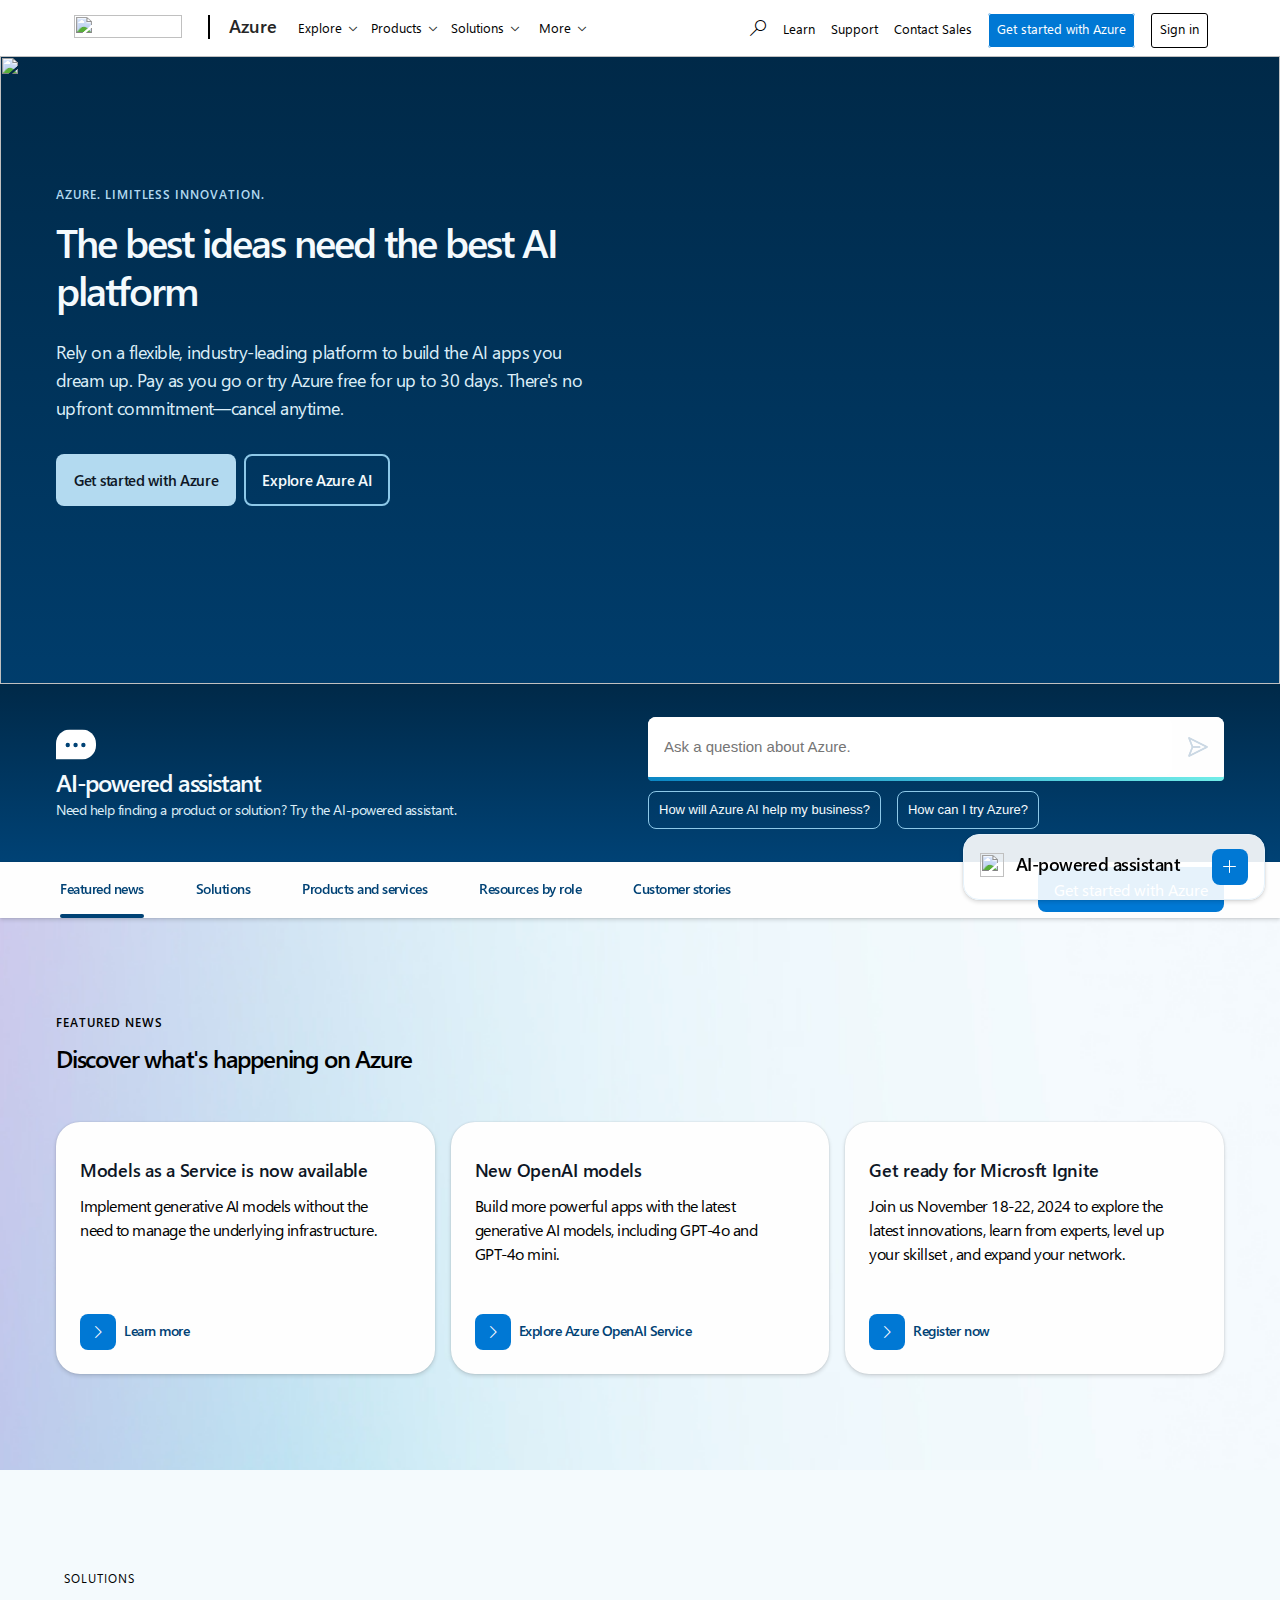
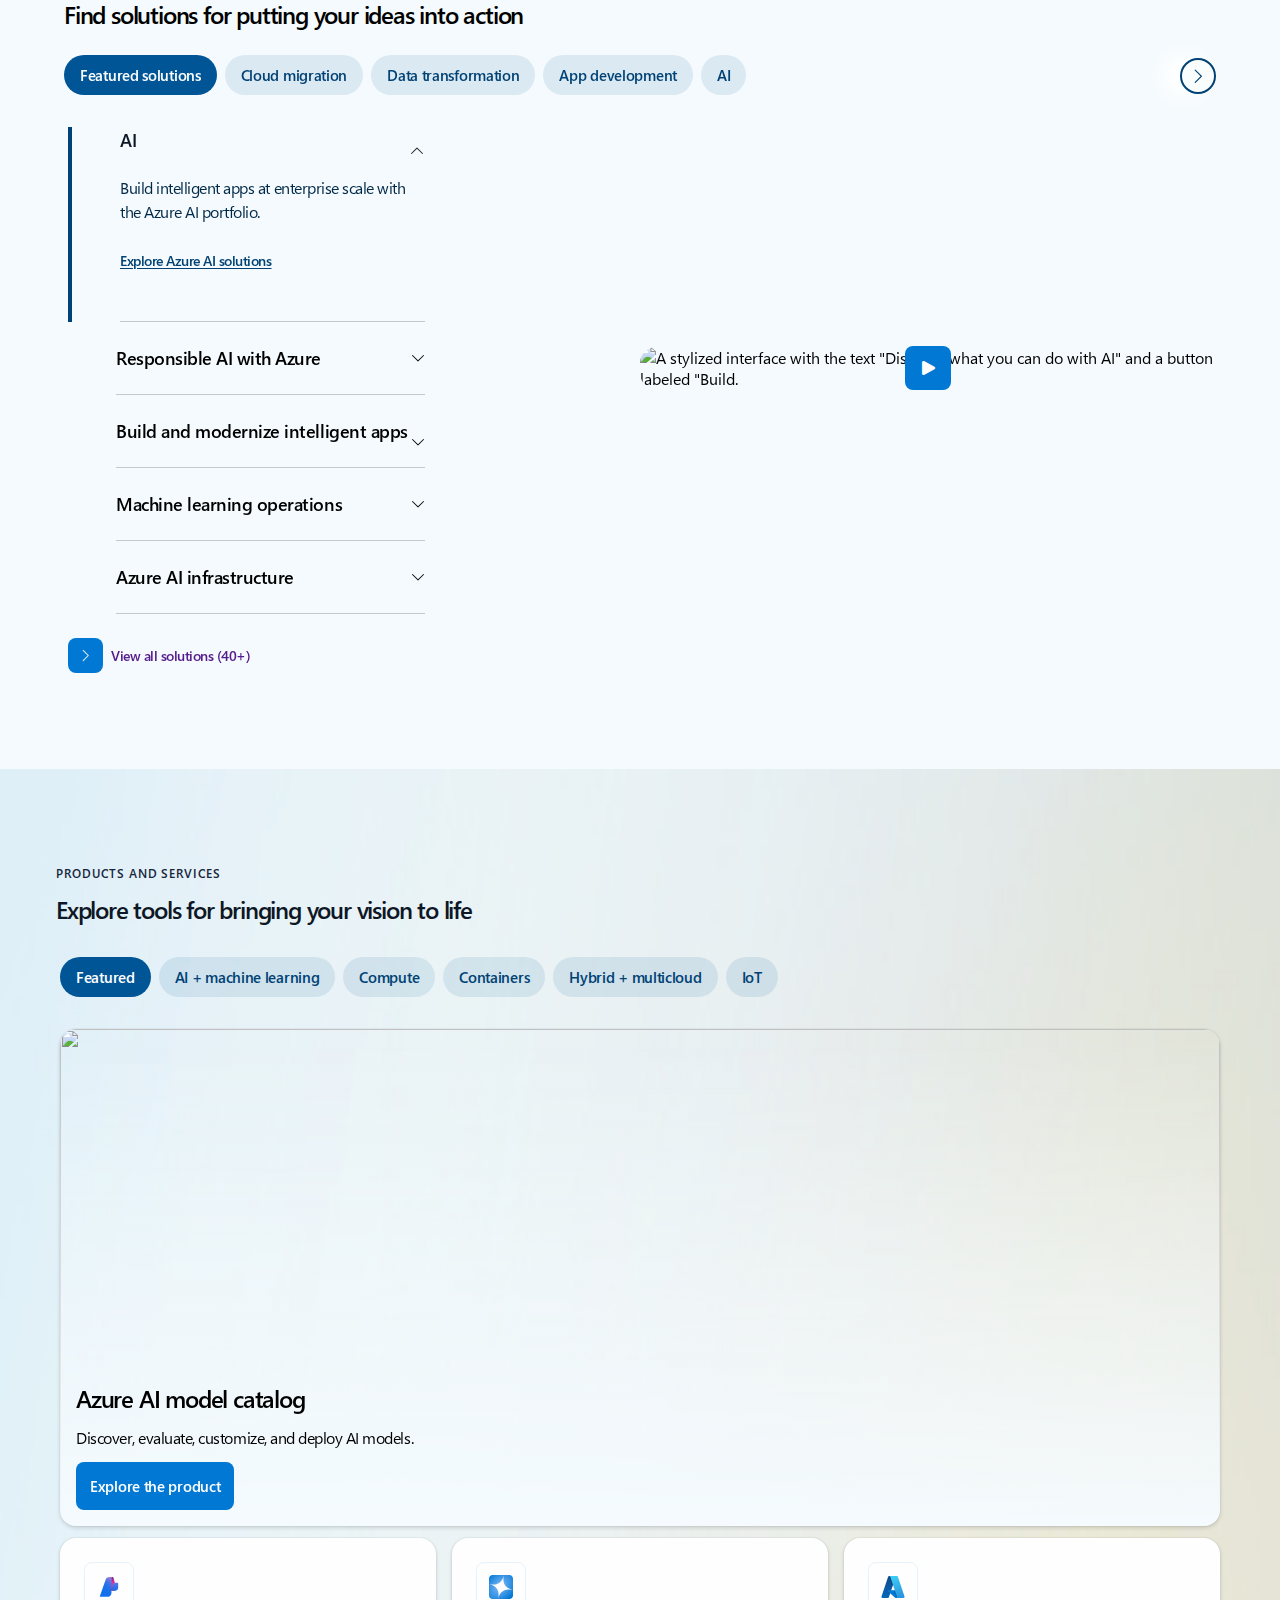
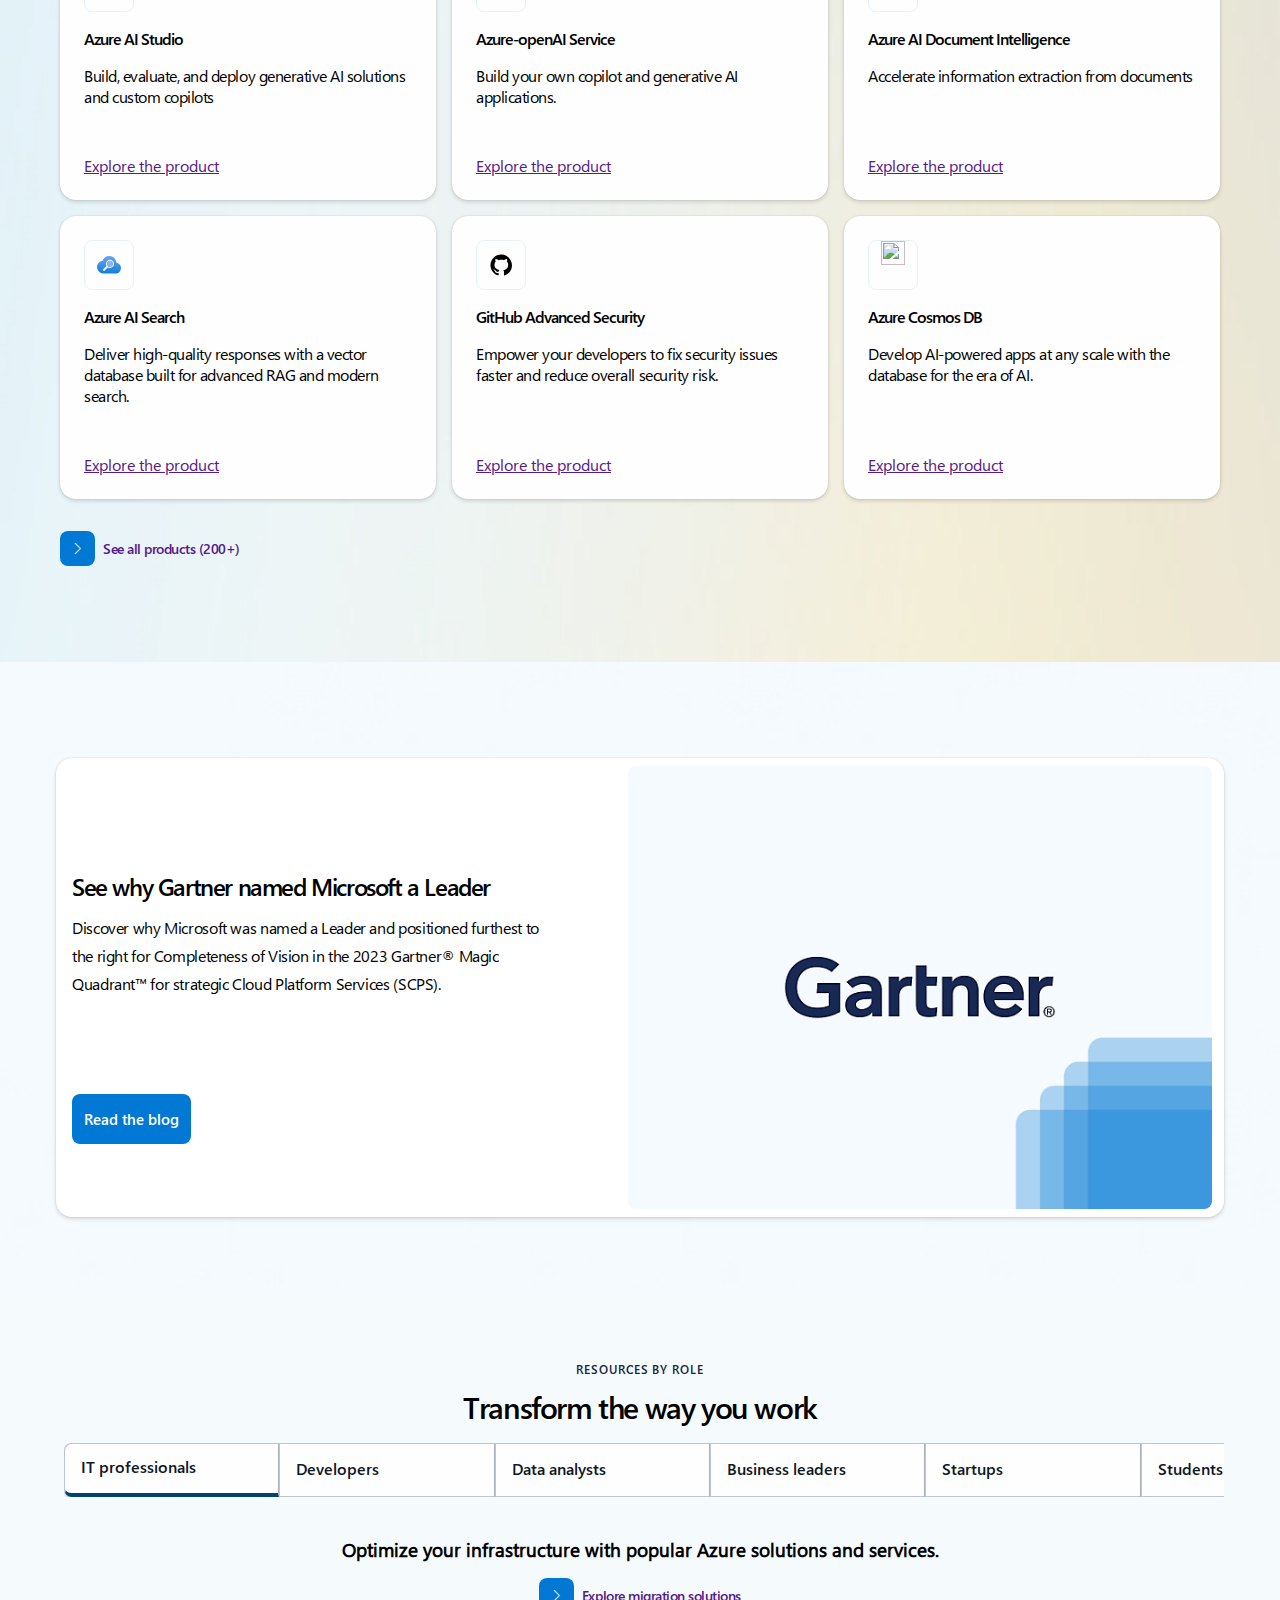
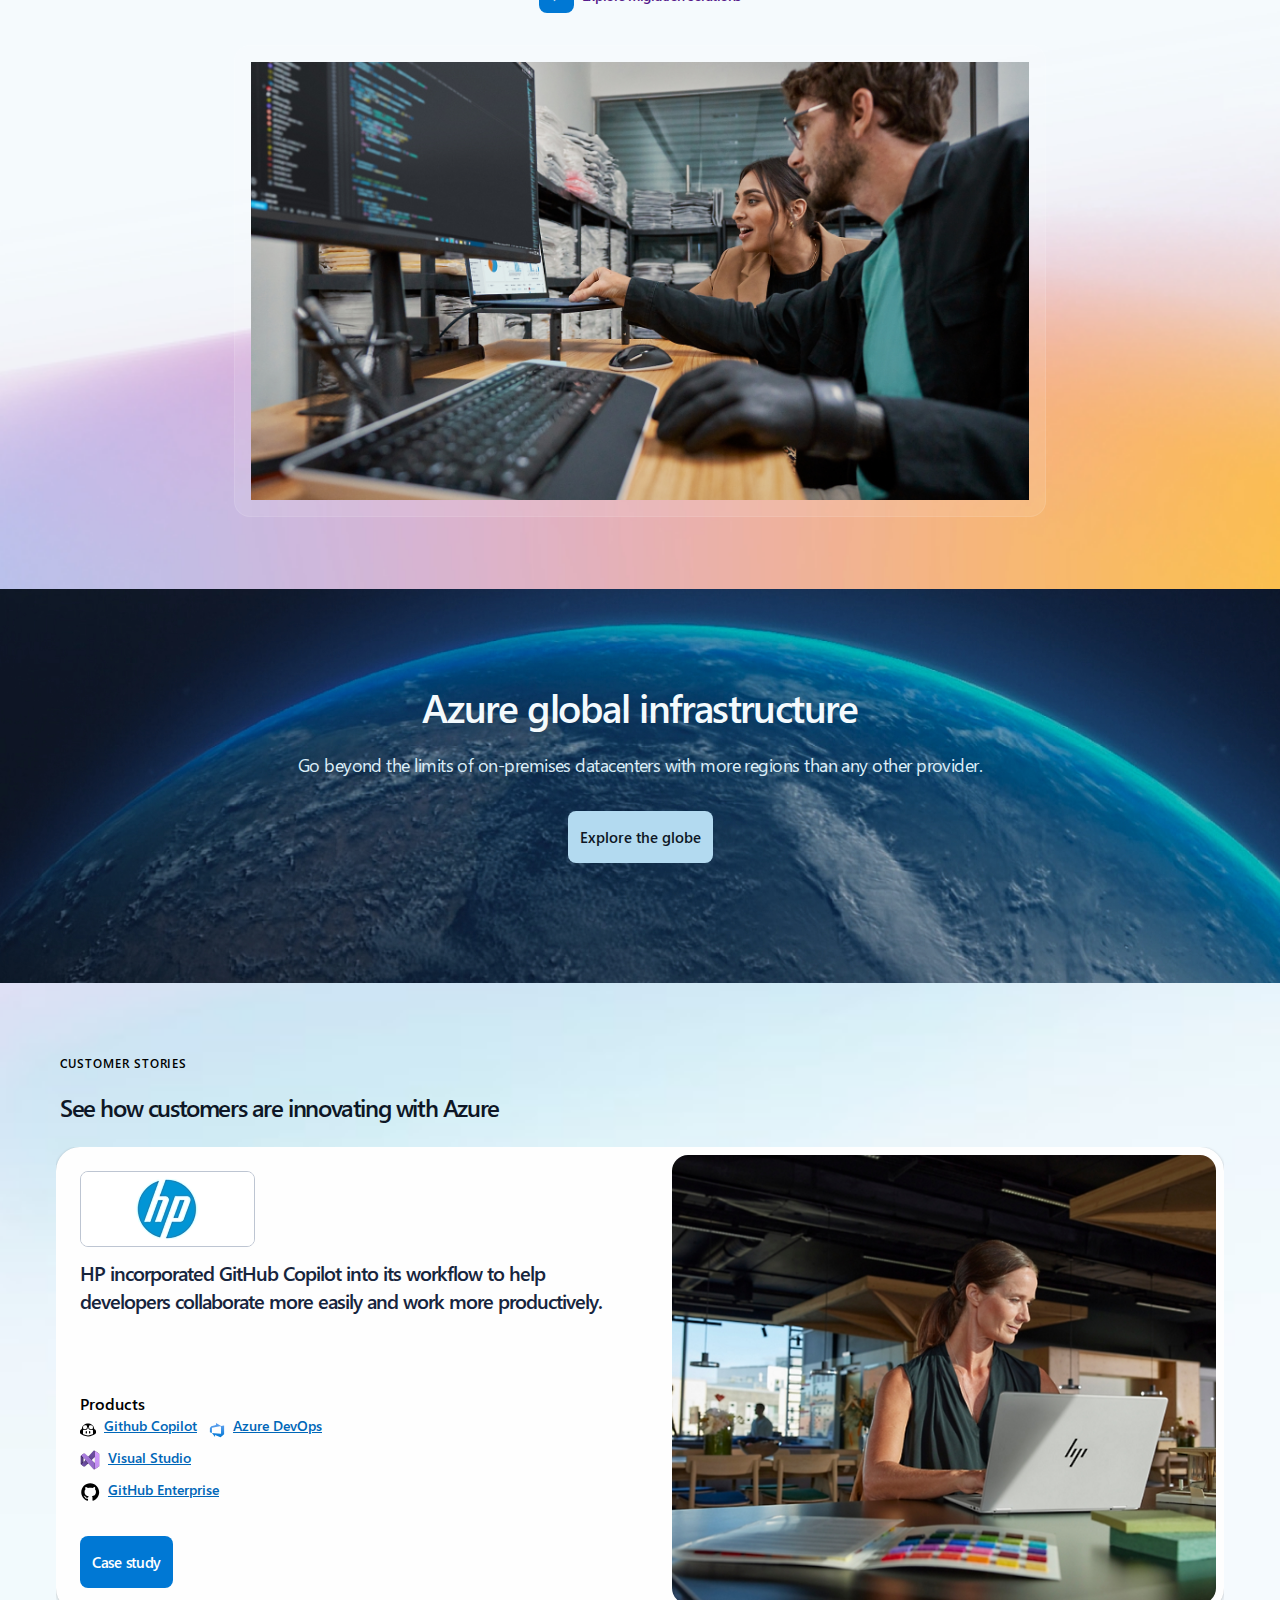
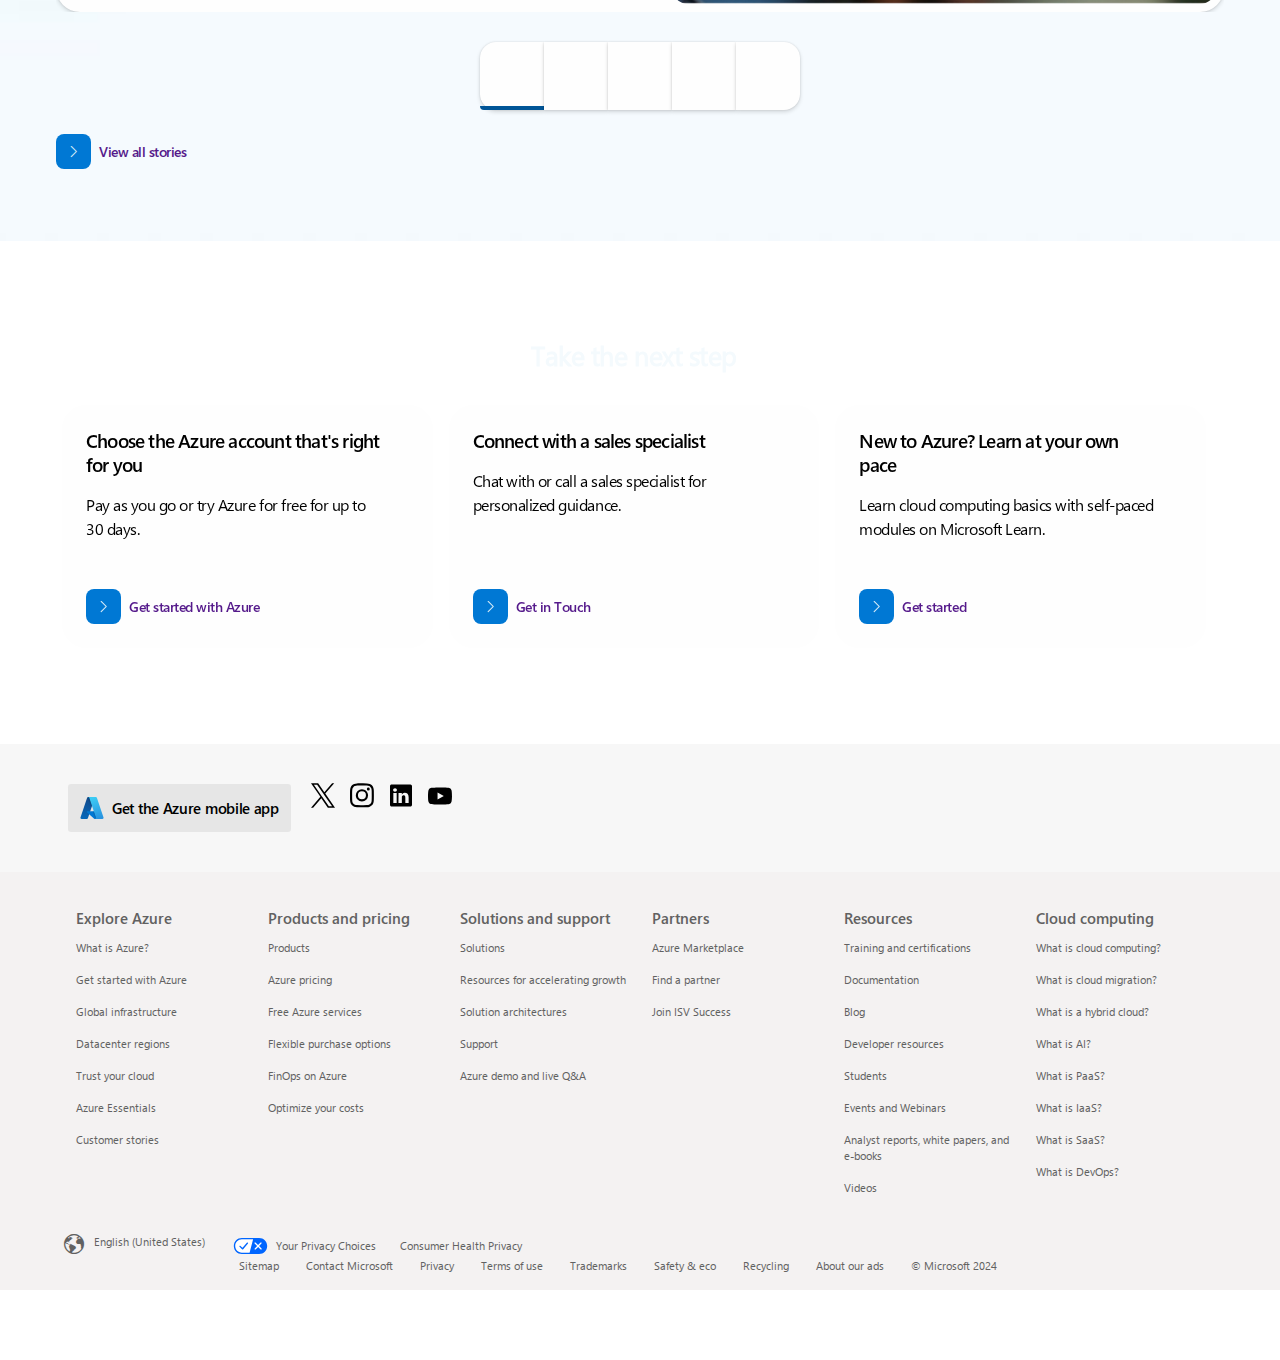
==== commit ae083cac: "bg-updated" ====
--- a/index.html
+++ b/index.html
@@ -97,7 +97,7 @@
     </header>
     <section class="first-part">
         <div class="master-image">
-            <picture>
+            <picture class="master-picture">
                 <source
                     srcset="https://cdn-dynmedia-1.microsoft.com/is/image/microsoftcorp/361349-desktop-hero-slim-bg-1600x580?resMode=sharp2&amp;op_usm=1.5,0.65,15,0&amp;wid=1600&amp;hei=632&amp;qlt=100&amp;fmt=png-alpha&amp;fit=constrain, https://cdn-dynmedia-1.microsoft.com/is/image/microsoftcorp/361349-desktop-hero-slim-bg-1600x580?resMode=sharp2&amp;op_usm=1.5,0.65,15,0&amp;wid=3200&amp;hei=1264&amp;qlt=100&amp;fmt=png-alpha&amp;fit=constrain 2x"
                     media="(min-width: 1400px)">
@@ -115,7 +115,7 @@
             </picture>
             <div id="primaryArea">
                 <div class="row">
-                    <div class="col">
+                    <div class="col ">
                         <div class="layout-section">
                             <div class="layout-col">
                                 <div class="section-master">
@@ -310,7 +310,7 @@
                     <div class="card-section">
                         <div class="cards">
                             <div class="card-media">
-                                <img src="images/innvoate withAI.avif" alt="">
+                                <img src="https://cdn-dynmedia-1.microsoft.com/is/image/microsoftcorp/361349-desktop-card-carousel-featured-news-card-1-416x178?resMode=sharp2&amp;op_usm=1.5,0.65,15,0&amp;wid=832&amp;hei=357&amp;qlt=100&amp;fmt=png-alpha&amp;fit=constrain" class=" " alt="" loading="lazy" data-oc="oce97b" id="image-oce97b">
                             </div>
                             <div class="card-content">
                                 <div class="content-first">
@@ -338,7 +338,7 @@
                         </div>
                         <div class="cards">
                             <div class="card-media">
-                                <img src="images/trusted platform.avif" alt="">
+                                <img src="https://cdn-dynmedia-1.microsoft.com/is/image/microsoftcorp/361349-desktop-card-carousel-featured-news-card-2-416x178?resMode=sharp2&amp;op_usm=1.5,0.65,15,0&amp;wid=832&amp;hei=357&amp;qlt=100&amp;fmt=png-alpha&amp;fit=constrain" class=" " alt="" loading="lazy" data-oc="oc2881" id="image-oc2881">
                             </div>
                             <div class="card-content">
                                 <div class="content-first">
@@ -366,7 +366,13 @@
                         </div>
                         <div class="cards">
                             <div class="card-media">
-                                <img src="images/FeaturedNews-Card3.avif" alt="">
+                                <picture>
+                                    <source srcset="https://cdn-dynmedia-1.microsoft.com/is/image/microsoftcorp/361349-desktop-card-carousel-featured-news-card-3-416x178?resMode=sharp2&amp;op_usm=1.5,0.65,15,0&amp;wid=832&amp;hei=357&amp;qlt=100&amp;fmt=png-alpha&amp;fit=constrain" media="(min-width: 1400px)">
+                                    <source srcset="https://cdn-dynmedia-1.microsoft.com/is/image/microsoftcorp/361349-desktop-card-carousel-featured-news-card-3-416x178?resMode=sharp2&amp;op_usm=1.5,0.65,15,0&amp;wid=832&amp;hei=357&amp;qlt=100&amp;fmt=png-alpha&amp;fit=constrain" media="(min-width: 1084px)">
+                                    <source srcset="https://cdn-dynmedia-1.microsoft.com/is/image/microsoftcorp/361349-desktop-card-carousel-featured-news-card-3-416x178?resMode=sharp2&amp;op_usm=1.5,0.65,15,0&amp;wid=832&amp;hei=357&amp;qlt=100&amp;fmt=png-alpha&amp;fit=constrain" media="(min-width: 860px)">
+                                    <source srcset="https://cdn-dynmedia-1.microsoft.com/is/image/microsoftcorp/361349-desktop-card-carousel-featured-news-card-3-416x178?resMode=sharp2&amp;op_usm=1.5,0.65,15,0&amp;wid=624&amp;hei=268&amp;qlt=100&amp;fit=constrain" media="(min-width: 540px)">
+                                    <img src="https://cdn-dynmedia-1.microsoft.com/is/image/microsoftcorp/361349-desktop-card-carousel-featured-news-card-3-416x178?resMode=sharp2&amp;op_usm=1.5,0.65,15,0&amp;wid=624&amp;hei=268&amp;qlt=100&amp;fit=constrain" class=" " alt="" loading="lazy">
+                                </picture>
                             </div>
                             <div class="card-content">
                                 <div class="content-first">
@@ -443,10 +449,13 @@
                                                     </div>
                                                     <div class="explore-azure-im">
                                                         <div class="explore-img">
-                                                            <img src="https://cdn-dynmedia-1.microsoft.com/is/image/microsoftcorp/361349-mobile-vertical-accordion-solutions-featured-tab-1-800x636?resMode=sharp2&amp;op_usm=1.5,0.65,15,0&amp;wid=656&amp;hei=540&amp;qlt=100&amp;fmt=png-alpha&amp;fit=constrain"
-                                                                class=" "
-                                                                alt="A stylized interface with the text &quot;Discover what you can do with AI&quot; and a button labeled &quot;Build."
-                                                                loading="lazy">
+                                                            <picture>
+                                                                <source srcset="https://cdn-dynmedia-1.microsoft.com/is/image/microsoftcorp/361349-desktop-vertical-accordion-solutions-featured-tab1-800x636?resMode=sharp2&amp;op_usm=1.5,0.65,15,0&amp;wid=1312&amp;hei=984&amp;qlt=100&amp;fmt=png-alpha&amp;fit=crop" media="(min-width: 1400px)">
+                                                                <source srcset="https://cdn-dynmedia-1.microsoft.com/is/image/microsoftcorp/361349-desktop-vertical-accordion-solutions-featured-tab1-800x636?resMode=sharp2&amp;op_usm=1.5,0.65,15,0&amp;wid=1312&amp;hei=984&amp;qlt=100&amp;fmt=png-alpha&amp;fit=crop" media="(min-width: 1084px)">
+                                                                <source srcset="https://cdn-dynmedia-1.microsoft.com/is/image/microsoftcorp/361349-mobile-vertical-accordion-solutions-featured-tab-1-800x636?resMode=sharp2&amp;op_usm=1.5,0.65,15,0&amp;wid=656&amp;hei=540&amp;qlt=100&amp;fmt=png-alpha&amp;fit=constrain" media="(min-width: 860px)">
+                                                                <source srcset="https://cdn-dynmedia-1.microsoft.com/is/image/microsoftcorp/361349-mobile-vertical-accordion-solutions-featured-tab-1-800x636?resMode=sharp2&amp;op_usm=1.5,0.65,15,0&amp;wid=656&amp;hei=540&amp;qlt=100&amp;fmt=png-alpha&amp;fit=constrain" media="(min-width: 540px)">
+                                                                <img src="https://cdn-dynmedia-1.microsoft.com/is/image/microsoftcorp/361349-mobile-vertical-accordion-solutions-featured-tab-1-800x636?resMode=sharp2&amp;op_usm=1.5,0.65,15,0&amp;wid=656&amp;hei=540&amp;qlt=100&amp;fmt=png-alpha&amp;fit=constrain" class=" " alt="A stylized interface with the text &quot;Discover what you can do with AI&quot; and a button labeled &quot;Build." loading="lazy">
+                                                            </picture>
                                                         </div>
                                                         <div class="mediaplay-button">
                                                             <a href="" class="media-play">
@@ -530,23 +539,6 @@
                             <button><span class="pill-item">IoT</span></button>
                         </div>
                         <div class="pns-flex-container">
-                            <!-- <div id="products-flex-first">
-                                <div class="blank-space"></div>
-                                <div class="first-content">
-                                    <div class="Content-safety-head">
-                                        <h3>Azure AI model catalog</h3>
-                                    </div>
-                                    <div class="content-safety-para">Discover, evaluate, customize, and deploy AI models.</div>
-                                    <div class="trial-btn">
-                                        <div class="content-safety-btn">
-                                            <a>
-                                                <span>Explore the product</span>
-                                            </a>
-                                        </div>
-                                    </div>
-                                </div>
-                            </div> -->
-
                             <div class="card-grid-promo">
                                 <div class="card-promo-grid">
                                     <div class="card-promo-image">
@@ -1123,6 +1115,15 @@
         </div>
     </section>
     <section class="next-step">
+        <div class="next-step-media">
+            <picture>
+                <source srcset="https://cdn-dynmedia-1.microsoft.com/is/image/microsoftcorp/361349-desktop-3-up-card-next-step-bg-1600x544?resMode=sharp2&amp;op_usm=1.5,0.65,15,0&amp;wid=1600&amp;hei=544&amp;qlt=100&amp;fmt=png-alpha&amp;fit=constrain, https://cdn-dynmedia-1.microsoft.com/is/image/microsoftcorp/361349-desktop-3-up-card-next-step-bg-1600x544?resMode=sharp2&amp;op_usm=1.5,0.65,15,0&amp;wid=3200&amp;hei=1088&amp;qlt=100&amp;fmt=png-alpha&amp;fit=constrain 2x" media="(min-width: 1400px)">
+                <source srcset="https://cdn-dynmedia-1.microsoft.com/is/image/microsoftcorp/361349-desktop-3-up-card-next-step-bg-1600x544?resMode=sharp2&amp;op_usm=1.5,0.65,15,0&amp;wid=1600&amp;hei=544&amp;qlt=100&amp;fmt=png-alpha&amp;fit=constrain, https://cdn-dynmedia-1.microsoft.com/is/image/microsoftcorp/361349-desktop-3-up-card-next-step-bg-1600x544?resMode=sharp2&amp;op_usm=1.5,0.65,15,0&amp;wid=3200&amp;hei=1088&amp;qlt=100&amp;fmt=png-alpha&amp;fit=constrain 2x" media="(min-width: 1084px)">
+                <source srcset="https://cdn-dynmedia-1.microsoft.com/is/image/microsoftcorp/361349-mobile-3-up-card-next-step-bg-360x764?resMode=sharp2&amp;op_usm=1.5,0.65,15,0&amp;wid=720&amp;hei=1528&amp;qlt=100&amp;fmt=png-alpha&amp;fit=constrain" media="(min-width: 860px)">
+                <source srcset="https://cdn-dynmedia-1.microsoft.com/is/image/microsoftcorp/361349-mobile-3-up-card-next-step-bg-360x764?resMode=sharp2&amp;op_usm=1.5,0.65,15,0&amp;wid=720&amp;hei=1528&amp;qlt=100&amp;fmt=png-alpha&amp;fit=constrain" media="(min-width: 540px)">
+                <img src="https://cdn-dynmedia-1.microsoft.com/is/image/microsoftcorp/361349-mobile-3-up-card-next-step-bg-360x764?resMode=sharp2&amp;op_usm=1.5,0.65,15,0&amp;wid=720&amp;hei=1528&amp;qlt=100&amp;fmt=png-alpha&amp;fit=constrain" class=" " alt="" loading="lazy">
+            </picture>
+        </div>
         <div class="step-container container">
             <div class="step-head">
                 <h2>Take the next step</h2>
--- a/azure.css
+++ b/azure.css
@@ -157,7 +157,7 @@
     padding-bottom: 56px;
 }
 
-picture {
+.master-picture{
     object-fit: fill;
     max-width: 100%;
     height: 100%;
@@ -884,62 +884,6 @@
     gap: 12px;
 }
 
-/* #products-flex-first {
-    display: flex;
-    flex-direction: column;
-    padding: 16px;
-    background-image: url(images/361349-desktop-card-grid-product-and-services-promo-card-320x592.avif);
-    background-repeat: no-repeat;
-    background-size: cover;
-    background-position: center;
-    box-shadow: rgba(0, 0, 0, 0.12) 0px 0px 2px 0px, rgba(0, 0, 0, 0.14) 0px 2px 4px 0px;
-    border-radius: 16px;
-    aspect-ratio: 21/9;
-    justify-content: space-between;
-} */
-
-/* .blank-space {
-    height: 220px;
-}
-
-.first-content {
-    display: flex;
-    flex-direction: column;
-    gap: 12px;
-}
-
-.content-safety-head {
-    color: #0E1726;
-    font-family: 'semi-bold';
-    font-size: 20px;
-    letter-spacing: -1.2px;
-
-}
-
-.content-safety-para {
-    line-height:24px;
-    color: #17253D;
-}
-
-.content-safety-btn a {
-    display: flex;
-    justify-content: center;
-    padding: 12px;
-    background-color: #0078D4;
-    border-radius: 8px;
-    color: #FFFF;
-}
-
-.content-safety-head h3 {
-    margin: 0;
-}
-
-.content-safety-btn span {
-    letter-spacing: -0.3px;
-    font-family: 'semi-bold';
-} */
-
-
 .card-grid-promo {
     /* padding-left:.25rem; */
     padding-right: .25rem;
@@ -1592,21 +1536,35 @@
 }
 
 .next-step {
-    background-image: url(images/361349-mobile-3-up-card-next-step-bg-360x764.avif);
+    /* background-image: url(images/361349-mobile-3-up-card-next-step-bg-360x764.avif);
     background-size: cover;
-    background-position: center;
+    background-position: center; */
     padding-top: 56px;
     padding-bottom: 56px;
-}
-
+    position:relative;
+}
+.next-step-media{
+    position:absolute;
+    top:0;
+    bottom:0;
+    left:0;
+    right:0;
+    overflow:hidden;
+    max-height:100%;
+}
+.next-step-media img{
+    width:100%;
+    height: 100%;
+}
 .step-container {
+    position:relative;
     padding-left: 16px;
     padding-right: 16px;
 }
 
 .flex-step {
-    padding-left: 4px;
-    padding-right: 4px;
+    padding-left: 8px;
+    padding-right: 8px;
     display: flex;
     flex-direction: column;
     row-gap: 8px;
@@ -1616,6 +1574,8 @@
 .step-head {
     text-align: center;
     color: rgb(244, 250, 253);
+    font-size:18px;
+    letter-spacing:-0.48px;
 }
 
 .steps-card {
@@ -1804,8 +1764,8 @@
 }
 
 .steps-cont-one {
-    font-size: 15px;
-    letter-spacing: -0.54px;
+    font-size: 16px;
+    letter-spacing: -.05em;
     line-height: 24px;
 }
 
@@ -2126,7 +2086,11 @@
     #primaryArea {
         position: absolute;
         display: flex;
-        /* top: 126px; */
+        left:0;
+        right:0;
+        margin-left:auto;
+        margin-right:auto;
+        max-width: 1328px;
         margin-bottom:73px;
     }
 
@@ -2954,6 +2918,10 @@
 }
 
 @media screen and (min-width:1440px) {
+    .card-grid-promo{
+        flex:0 0 25%;
+        max-width:25%;
+    }
     .heading-title-data h1 {
         font-size: 48px;
         line-height: 56px;
@@ -2972,10 +2940,6 @@
         padding-left: 8px;
         padding-right: 16px;
     }
-
-    /* #products-flex-first {
-        flex-basis: 48%;
-    } */
 
     #featured-news {
         margin-right: auto;
@@ -3021,9 +2985,6 @@
         padding-inline: 0px;
     }
 
-    #primaryArea {
-        padding-inline: 0px;
-    }
 }
 
 @media screen and (min-width:1516px) {}
@@ -3053,6 +3014,12 @@
 }
 
 @media screen and (min-width:1400px) {
+    .footer-base-nav{
+        margin:0;
+    }
+    .footer-base{
+        align-items:unset;
+    }
     .header-hid-btn-partners {
         display: none;
     }
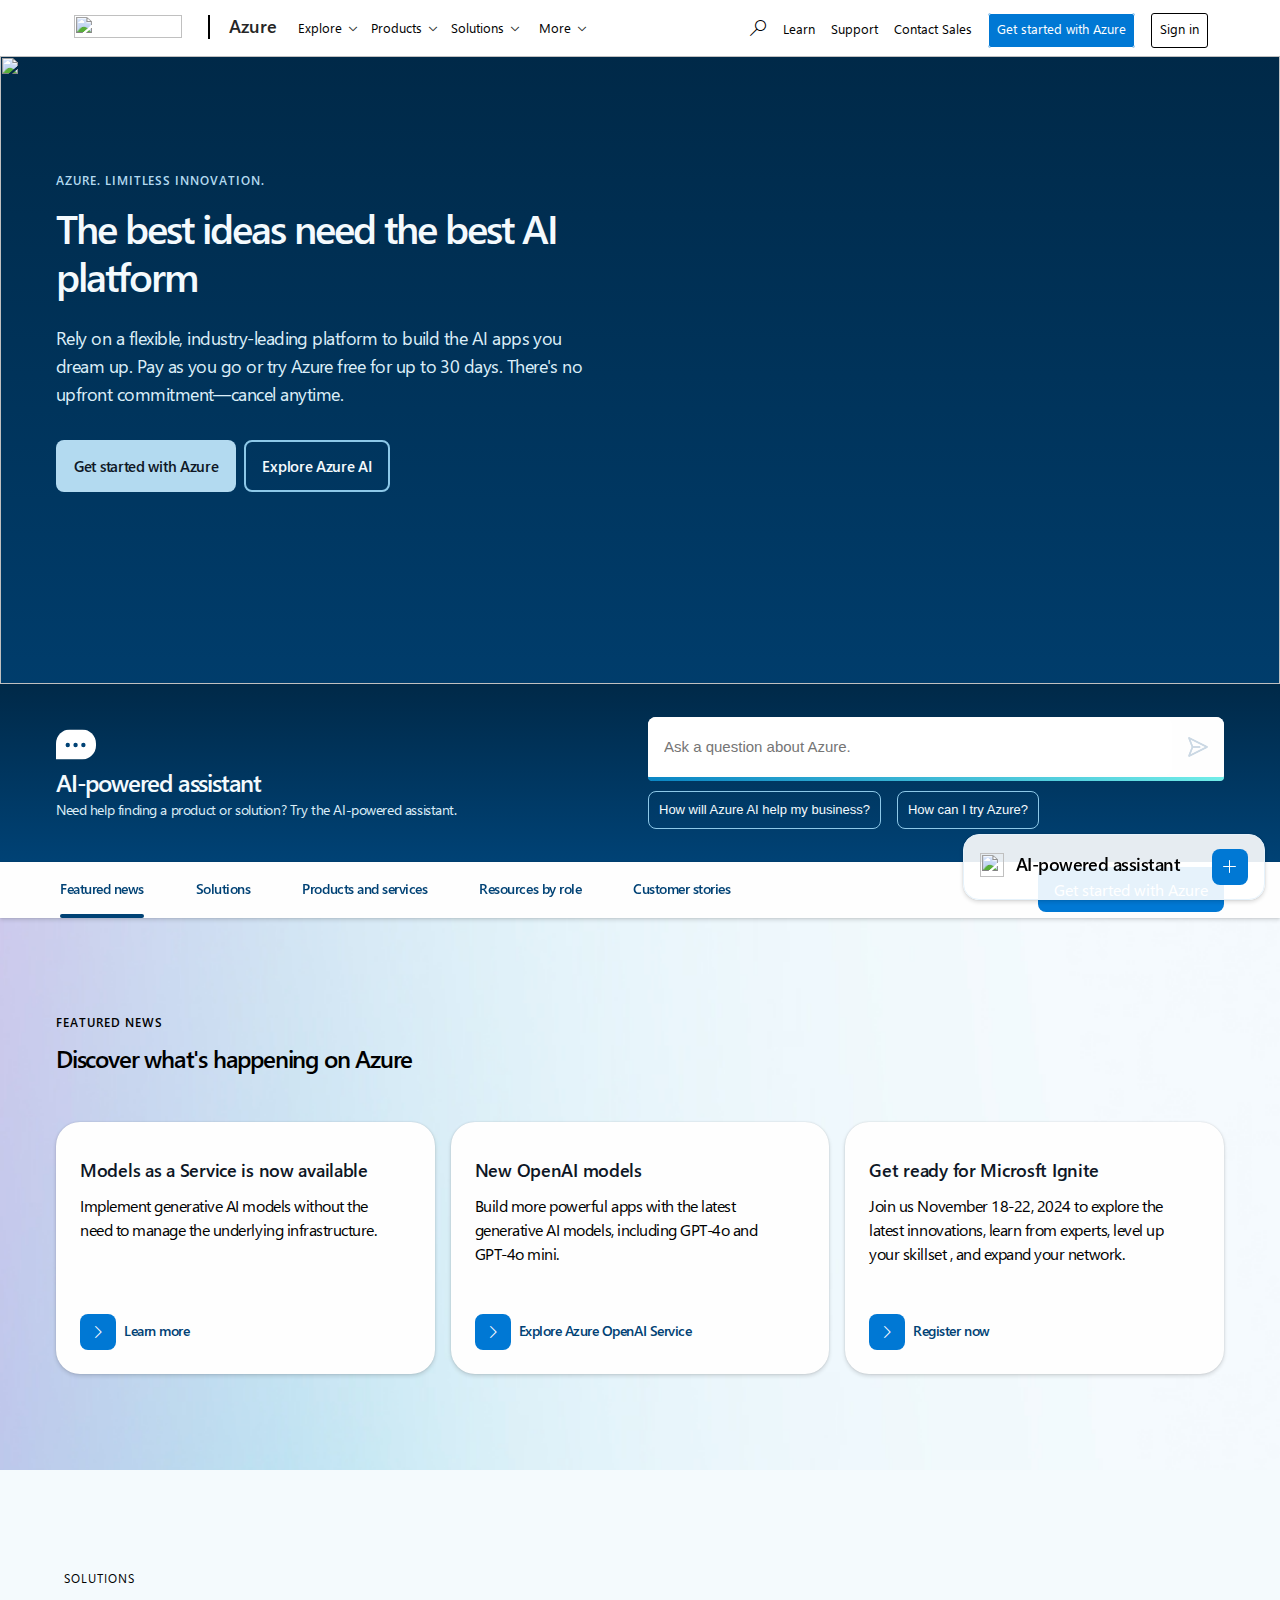
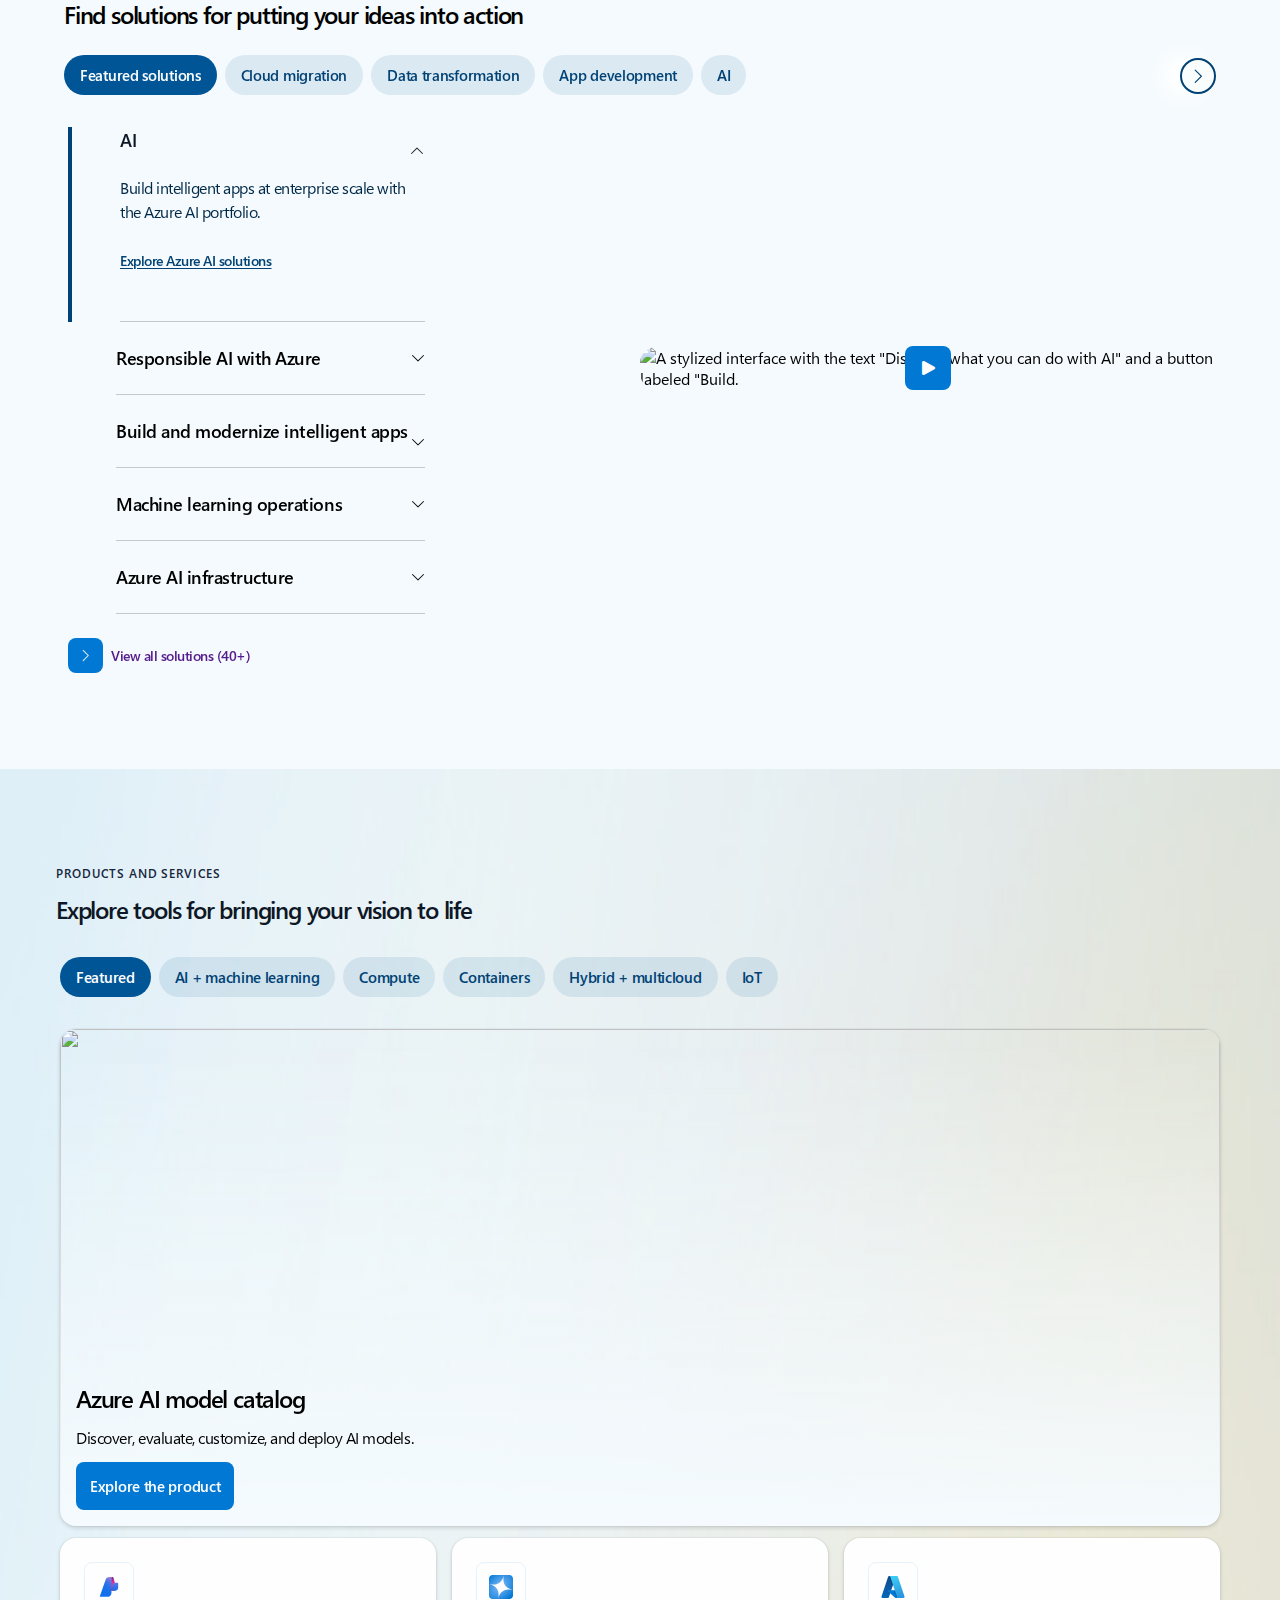
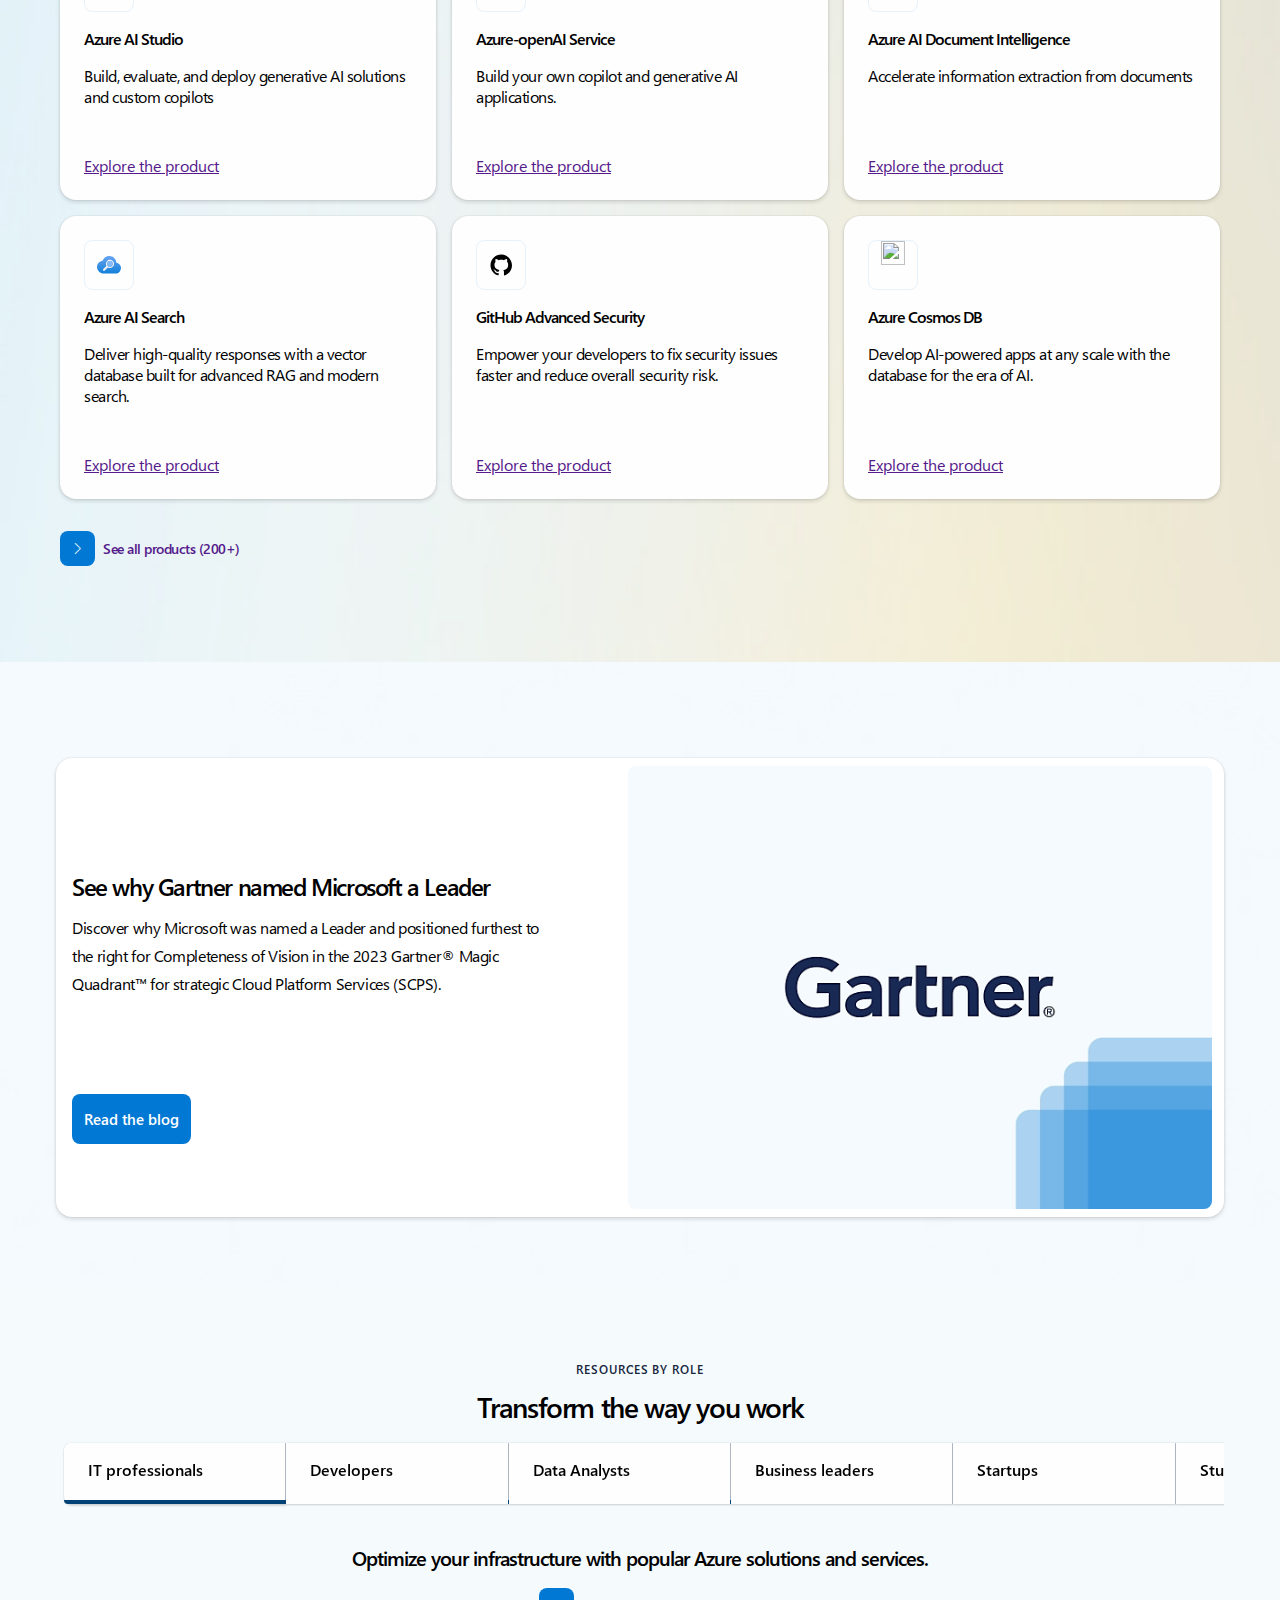
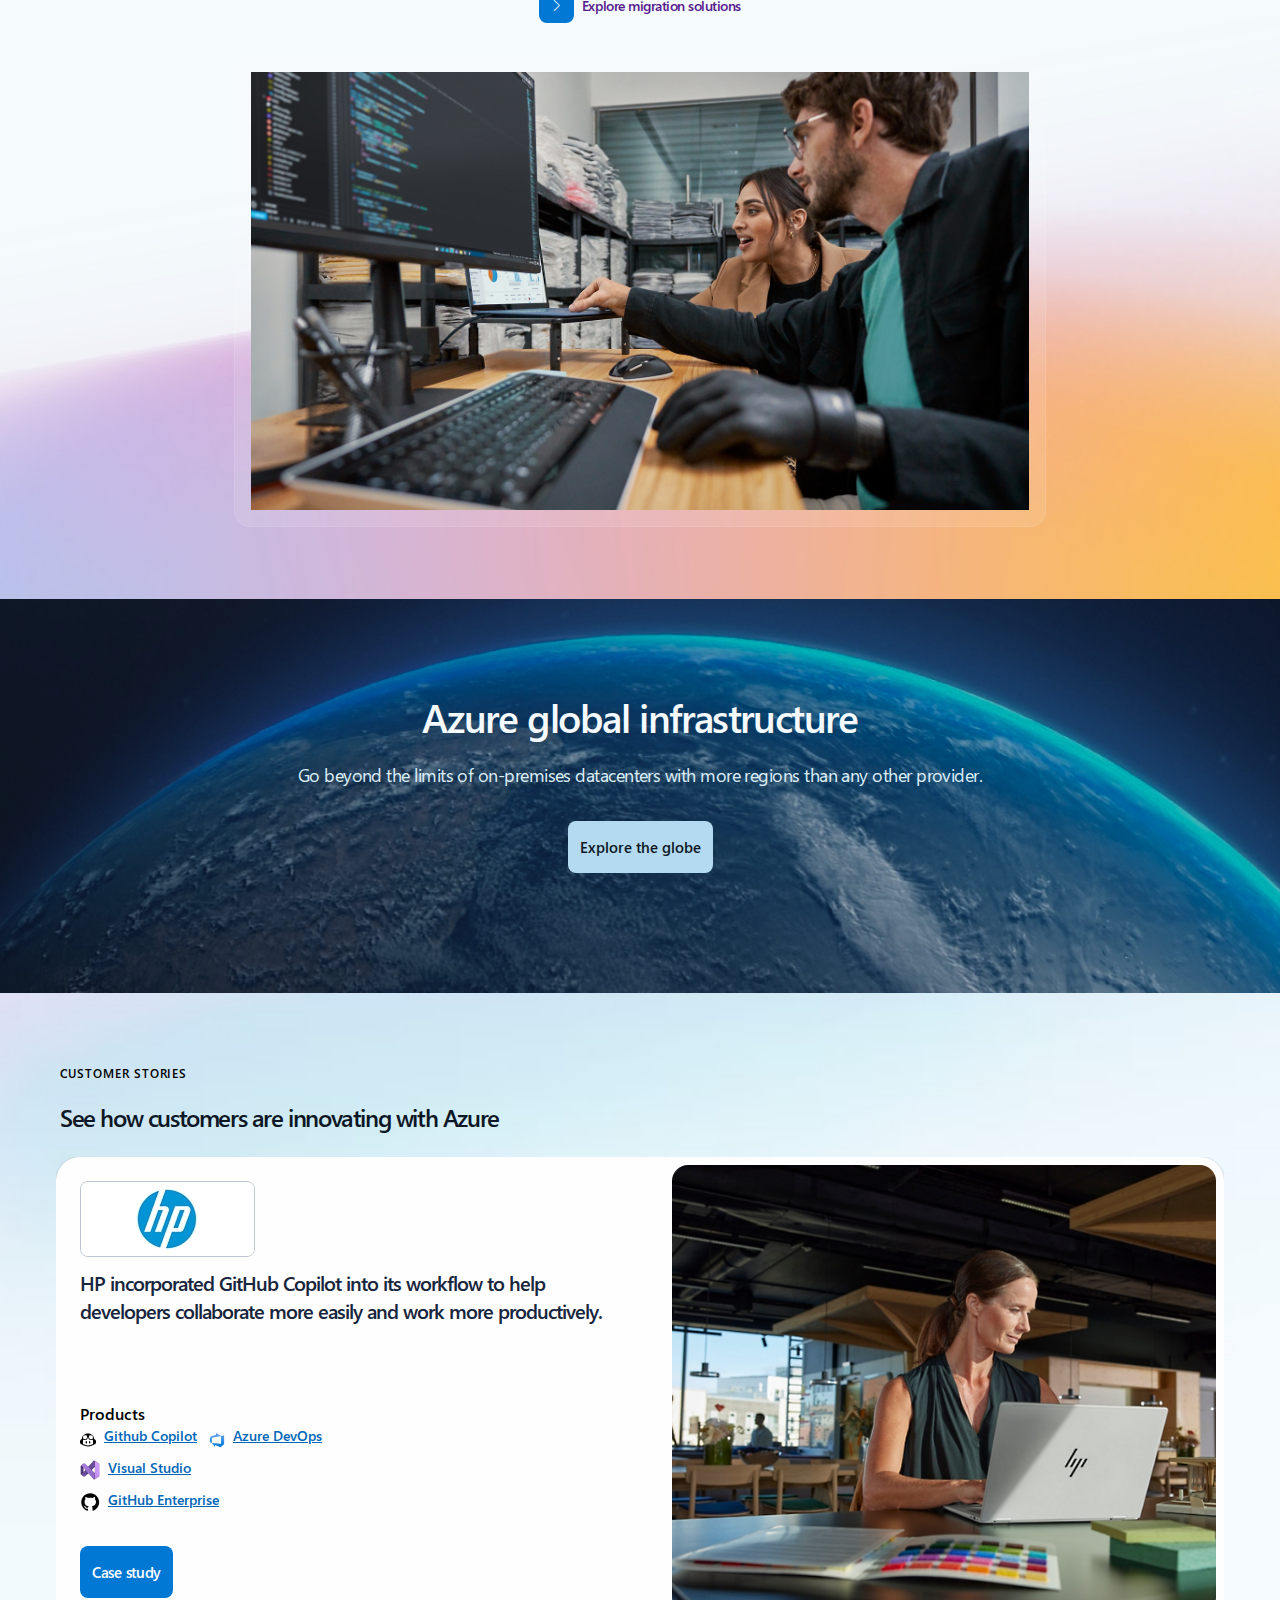
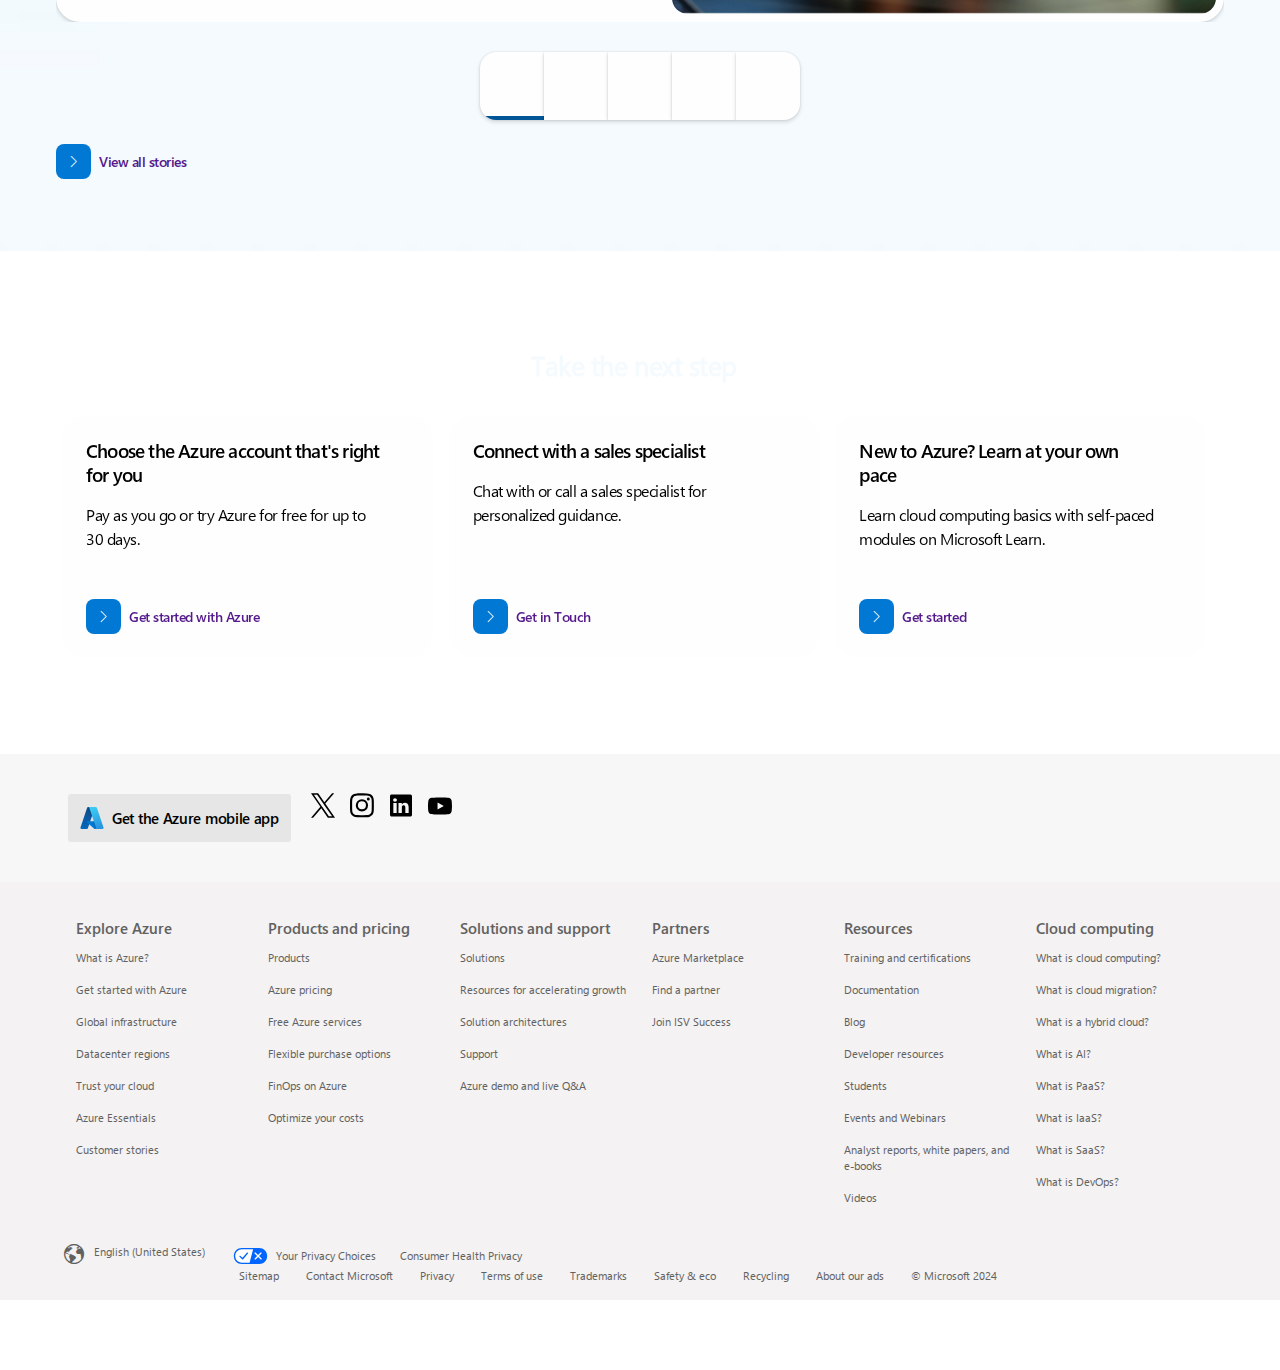
==== commit 144f8681: "23oct" ====
--- a/index.html
+++ b/index.html
@@ -764,19 +764,48 @@
             </div>
             <div></div>
             <div class="resorces-tabs">
-                <div class="scroll-tab">
-                    <div class="inner-scroll-tab">
-                        <div class="scroll-tab-pill">
-                            <div>IT professionals</div>
-                            <!-- <div class="indicator"></div> -->
-                        </div>
-                        <div class="scroll-tab-pill">Developers</div>
-                        <div class="scroll-tab-pill">Data analysts</div>
-                        <div class="scroll-tab-pill">Business leaders</div>
-                        <div class="scroll-tab-pill">Startups</div>
-                        <div class="scroll-tab-pill">Students</div>
-                    </div>
-                </div>
+                <div class="tab-overflow">
+                    <div class="tab-window" style="width: 1332px;">
+                        <div class="tab-d-flex">
+                            <div class="tab-group">
+                                <a class="tab-resources-pills activepill">
+                                    <div class="tab-item">
+                                        <span>IT professionals</span>
+                                    </div>
+                                    <span class="pill-indicator"></span>
+                                </a>
+                                <a class="tab-resources-pills">
+                                    <div class="tab-item">
+                                        <span>Developers</span>
+                                    </div>
+                                </a>
+                                <a class="tab-resources-pills">
+                                    <div class="tab-item">
+                                        <span>Data Analysts</span>
+                                    </div>
+                                </a>
+                                <a class="tab-resources-pills">
+                                    <div class="tab-item">
+                                        <span>Business leaders</span>
+                                    </div>
+                                </a>
+                                <a class="tab-resources-pills">
+                                    <div class="tab-item">
+                                        <span>Startups</span>
+                                    </div>
+                                </a>
+                                <a class="tab-resources-pills">
+                                    <div class="tab-item">
+                                        <span>Students</span>
+                                    </div>
+                                </a>
+                            </div>
+                        </div>
+                    </div>
+                </div>
+
+
+
                 <div class="tab-arrows">
                     <button class="left-arrow-tab"><span></span></button>
                     <button class="right-arrow-tab"><span></span></button>
--- a/azure.css
+++ b/azure.css
@@ -1168,64 +1168,100 @@
 }
 
 .res-main-head {
-    letter-spacing: -1.4px;
     line-height: 36px;
     font-family: 'semi-bold';
     text-align: center;
-    font-size: 20px;
     margin-bottom: 10px;
 }
 
 .res-main-head h2 {
     margin: 0;
+    font-size: 28px;
+    letter-spacing: -1.4px;
 }
 
 .optimize-head h3 {
     margin: 0;
+    line-height:28px;
+    font-size:20px;
+    font-family:'semi-bold';
+    letter-spacing:-1px;
 }
 
 .resources-tab {
     height: 132px;
 }
 
-.scroll-tab {
-    padding: 8px 0px 8px 8px;
-}
-
-.inner-scroll-tab {
-    display: flex;
-    overflow: auto;
-    flex-wrap: nowrap;
-    text-wrap: nowrap;
-}
-
-.inner-scroll-tab::-webkit-scrollbar {
-    display: none;
-}
-
-.scroll-tab-pill {
-    min-width: 181.328px;
-    /* height:52px; */
-    padding: 12px 16px 16px 16px;
-    border: 0.8px solid rgb(189, 197, 210);
-    box-shadow: rgba(0, 0, 0, 0.12) 0px 0px 2px 0px, rgba(0, 0, 0, 0.14) 0px 1.008px 2px 0px;
-    display: flex;
-    align-items: center;
-    font-family: 'semi-bold';
-    color: rgb(14, 23, 38);
-    background-color: rgb(254, 254, 254);
-}
-
-.scroll-tab-pill:first-child {
-    border-bottom-left-radius: 8px;
-    border-top-left-radius: 8px;
-    border-bottom: 4px solid rgb(0, 66, 117);
-}
+.tab-overflow{
+    overflow-x:scroll;
+    overflow-y:hidden;
+    scrollbar-width: none;
+}
+.tab-d-flex{
+    padding-left:.5rem;
+    padding-bottom:0.5rem;
+    padding-top:0.5rem;
+    display:flex;
+    /* flex-direction:column; */
+    align-items:center;
+}
+.tab-group{
+    display:flex;
+    flex-wrap:nowrap;
+    position:relative;
+    /* justify-content:center; */
+    max-width:800px;
+}
+.tab-group a{
+    flex:0 0 auto;
+    width:100%;
+    max-width:calc(1328px/6);
+    box-shadow:rgba(0, 0, 0, 0.12) 0px 0px 2px 0px, rgba(0, 0, 0, 0.14) 0px 1.008px 2px 0px;
+    border-right:1px solid rgb(189,197,210);
+}
+.activepill{
+    border-right:1px solid rgb(189,197,210);
+    border-top-left-radius:0.5rem;
+    border-bottom-left-radius:0.5rem;
+    overflow:hidden
+}
+
+.tab-item{
+    padding:0.75rem 1rem 1rem 1rem;
+    background:#fefefe;
+    overflow:hidden;
+    /* height:100%; */
+    color:#000;
+    font-family:semi-bold;
+    position:relative;
+}
+
+.pill-indicator{
+    height:0.25rem;
+    width:100%;
+    border-bottom-left-radius:0.5rem;
+    background-color:#004275;
+    position:absolute;
+    left:0;
+    bottom:0;
+}
+
+
+
+
+
+
+
+
+
+
 
 .tab-arrows {
     margin-top: 24px;
     display: flex;
-    gap: 10px;
+    gap: 12px;
+    margin-left:-4px;
+    margin-bottom:2px;
 }
 
 .left-arrow-tab {
@@ -1920,6 +1956,9 @@
 @media screen and (min-width:767px) {}
 
 @media screen and (min-width:860px) {
+    .tab-item{
+        padding:1rem 1.5rem 1.5rem 1.5rem;
+    }
     .safe-area{
         height:0;
         max-height:330px;
@@ -2430,6 +2469,7 @@
     .stories-logo li:first-child {
         border-top-left-radius: 16px;
         border-bottom-left-radius: 16px;
+        overflow:hidden;
     }
 
     .stories-logo li:last-child {
@@ -2829,9 +2869,6 @@
         display: inline;
         position: absolute;
         right: 0;
-        /* flex-grow:0;
-        flex-shrink:0;
-        flex-basis:auto; */
     }
 
     .nav-right-head-search {
@@ -2918,6 +2955,12 @@
 }
 
 @media screen and (min-width:1440px) {
+    #primaryArea{
+        padding-inline:72px;
+    }
+    .col{
+        padding-inline:4px;
+    }
     .card-grid-promo{
         flex:0 0 25%;
         max-width:25%;
@@ -2925,10 +2968,13 @@
     .heading-title-data h1 {
         font-size: 48px;
         line-height: 56px;
+        letter-spacing:-.05em;
     }
 
     .para-data {
         font-size: 20px;
+        line-height:2rem;
+        letter-spacing:-.03em;
     }
 
     .pns-flex-container {
@@ -2987,13 +3033,20 @@
 
 }
 
-@media screen and (min-width:1516px) {}
+@media screen and (min-width:1116px) {
+    .layout-section{
+        margin-top:0;
+    }
+}
 
 @media screen and (min-width:1110px) {
     .header-hid-btn-products {
         display: inline;
     }
 }
+@media screen and (min-width:1121px){
+
+}
 
 @media screen and (min-width:1200px) {
     .header-hid-btn-solutions {
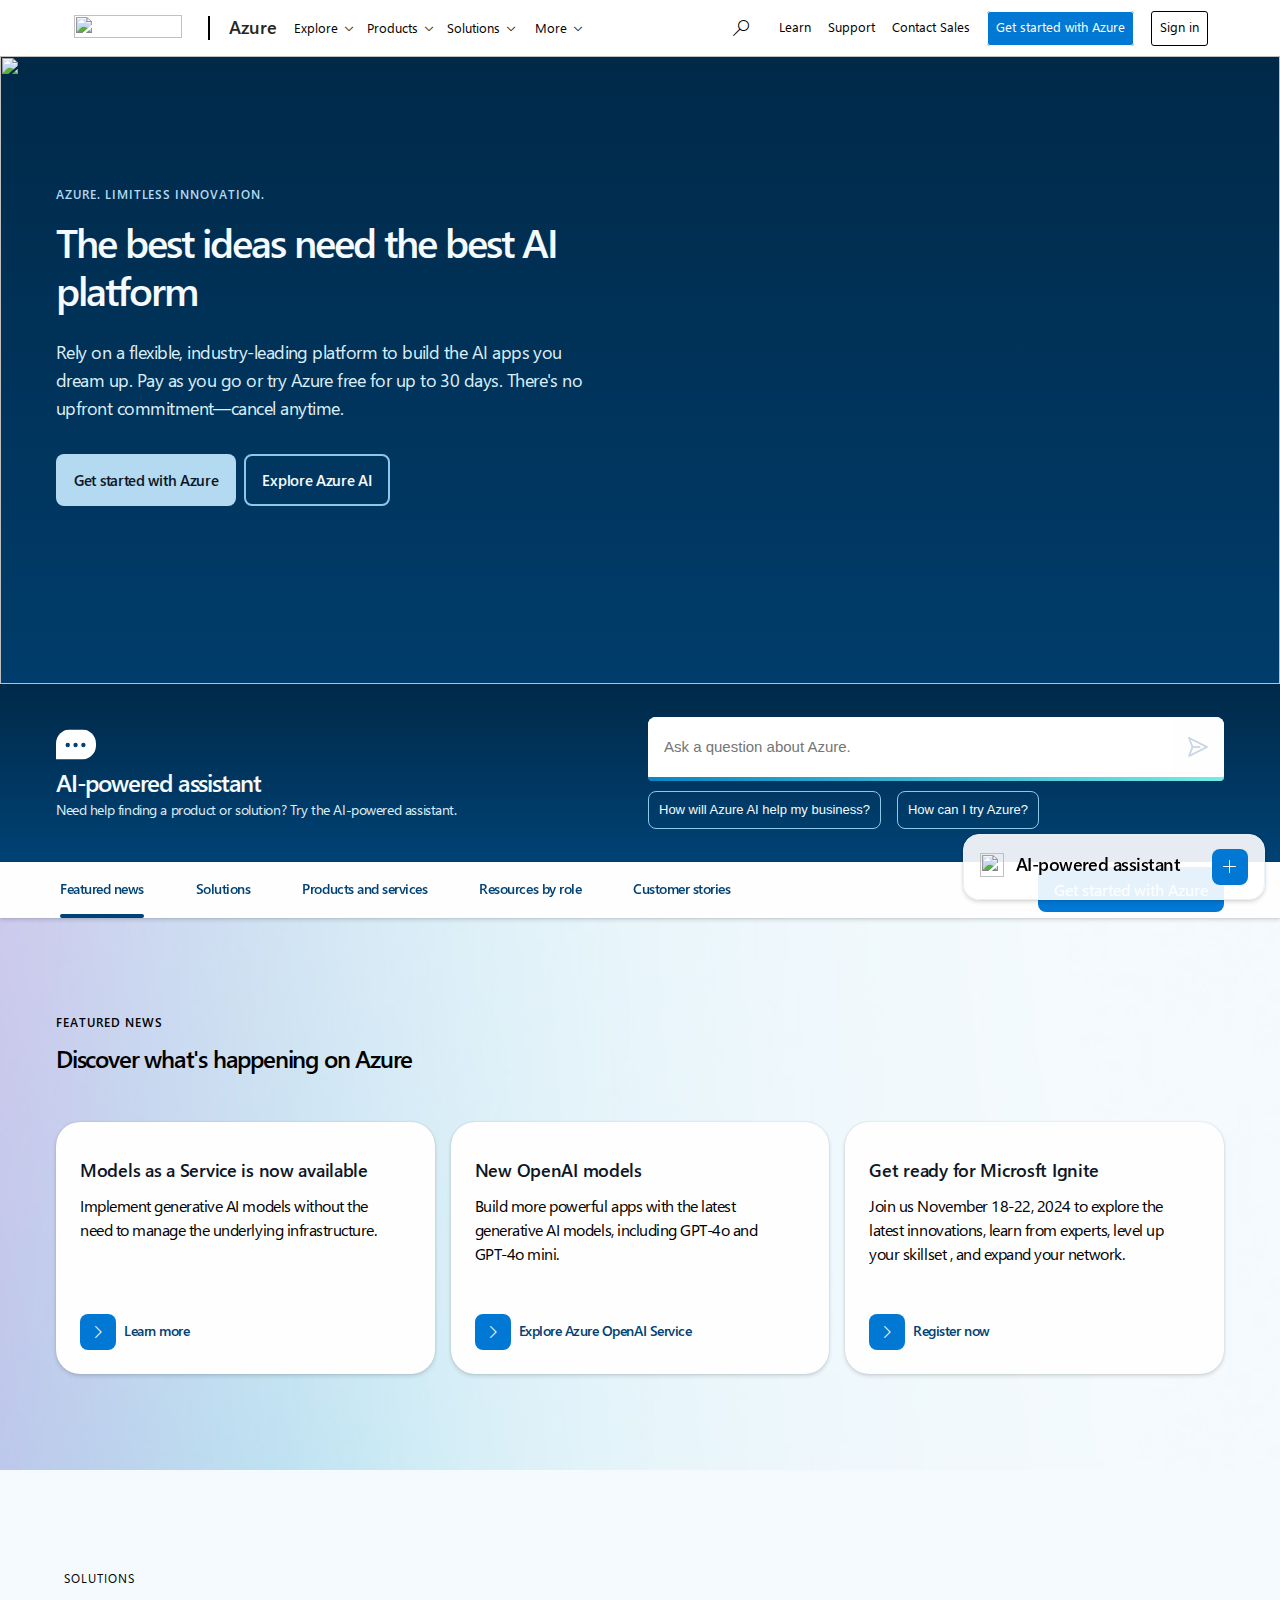
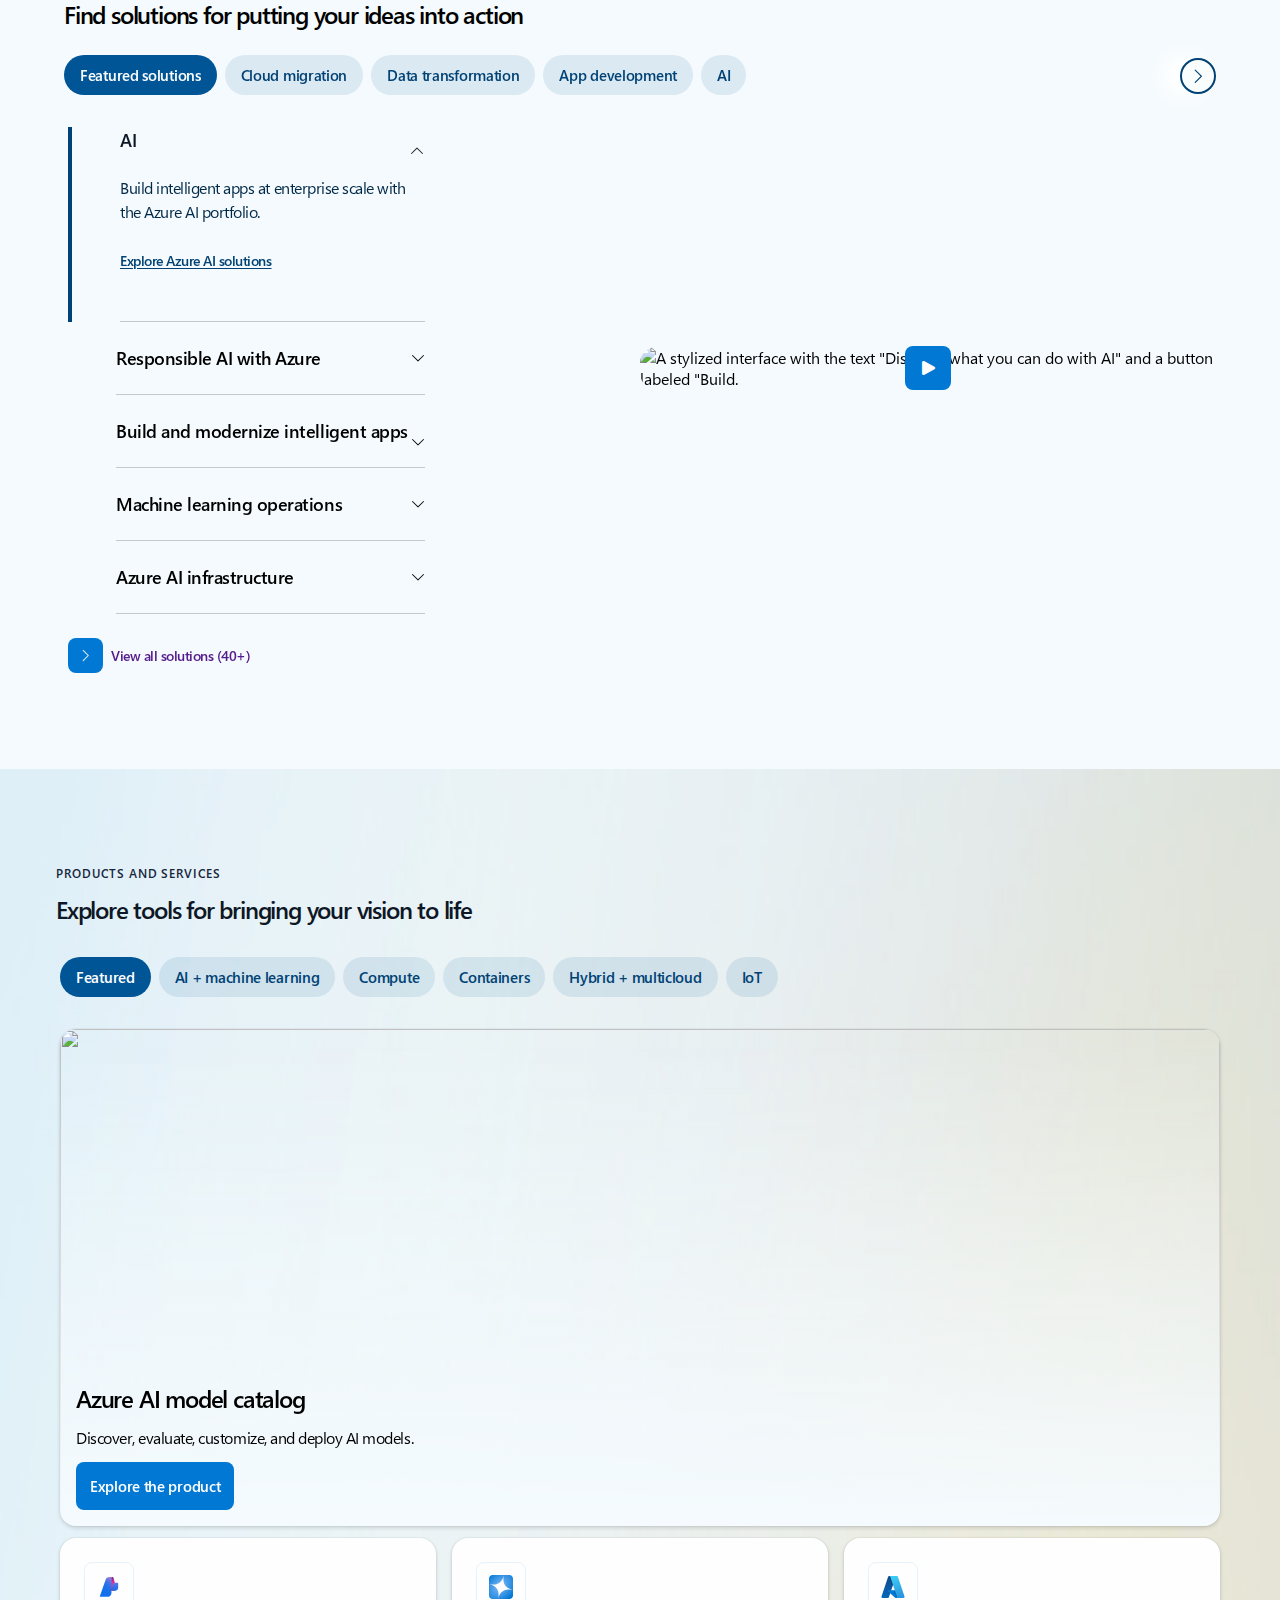
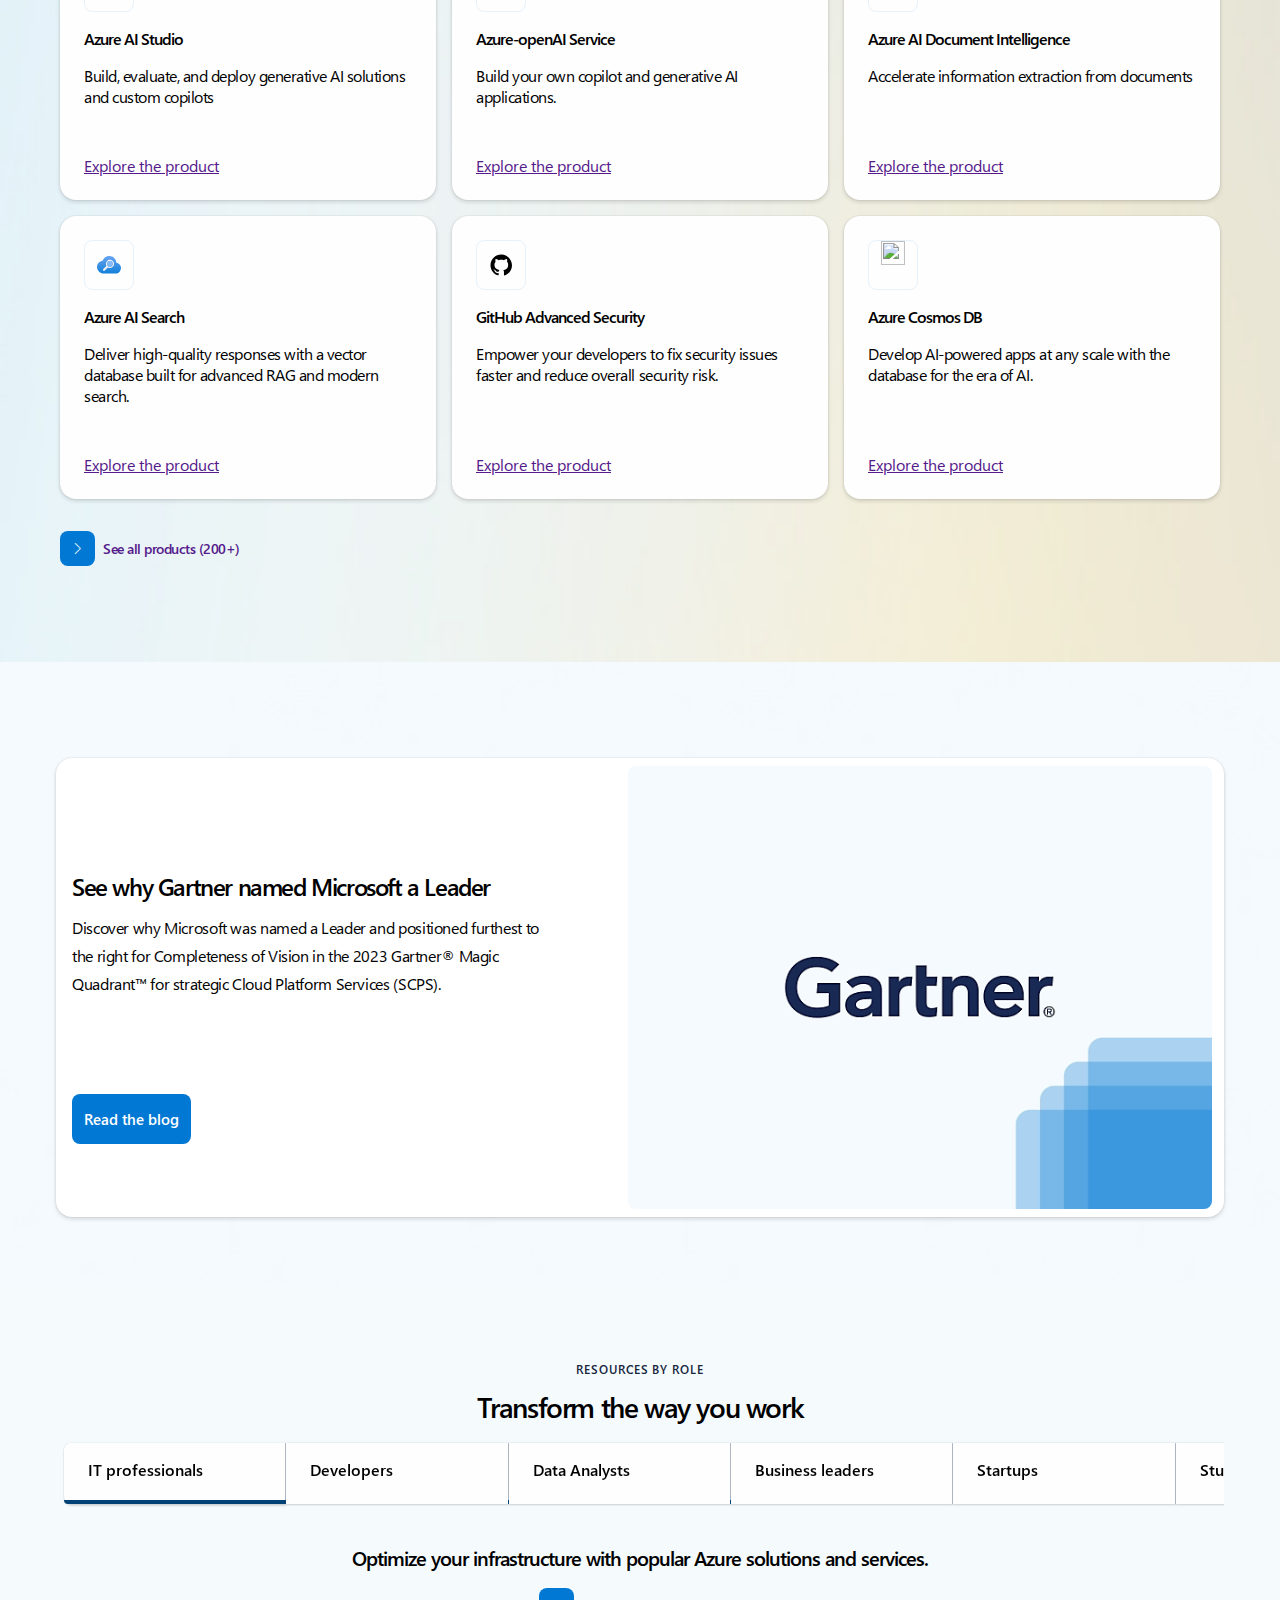
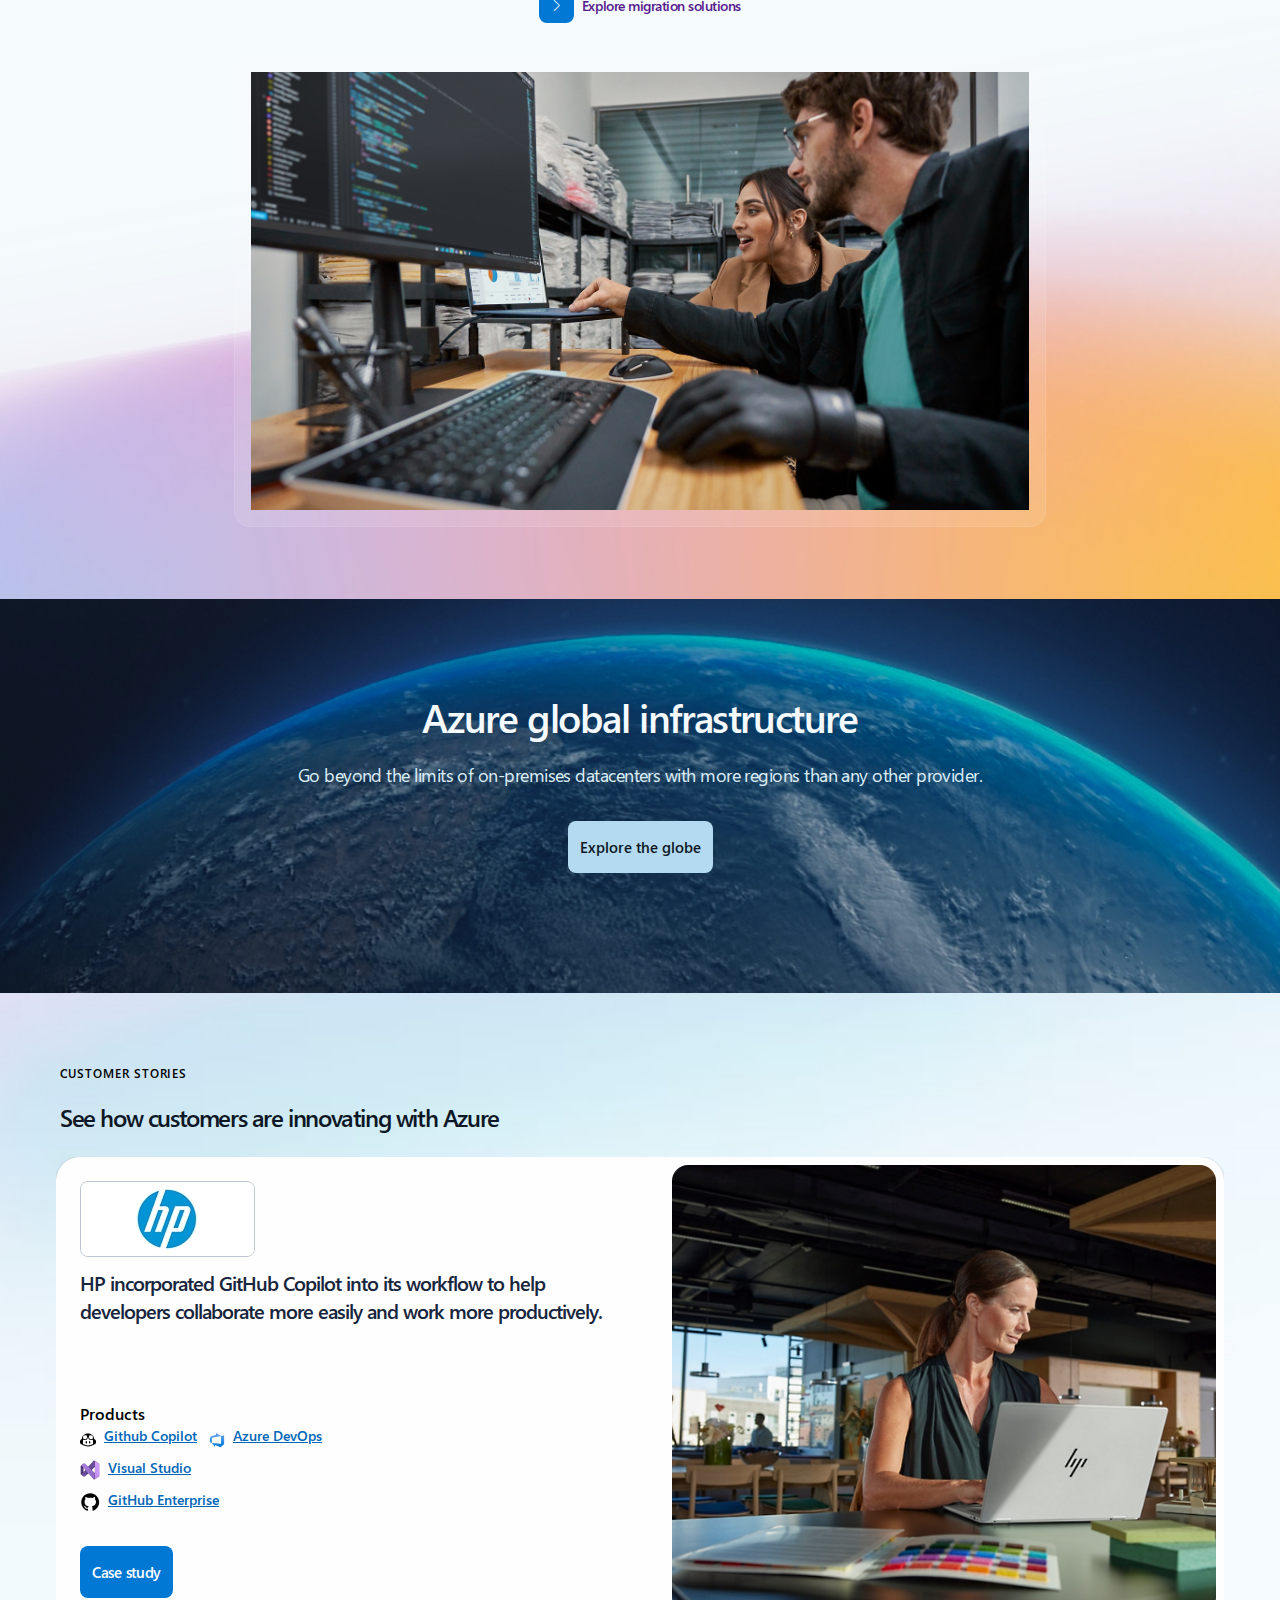
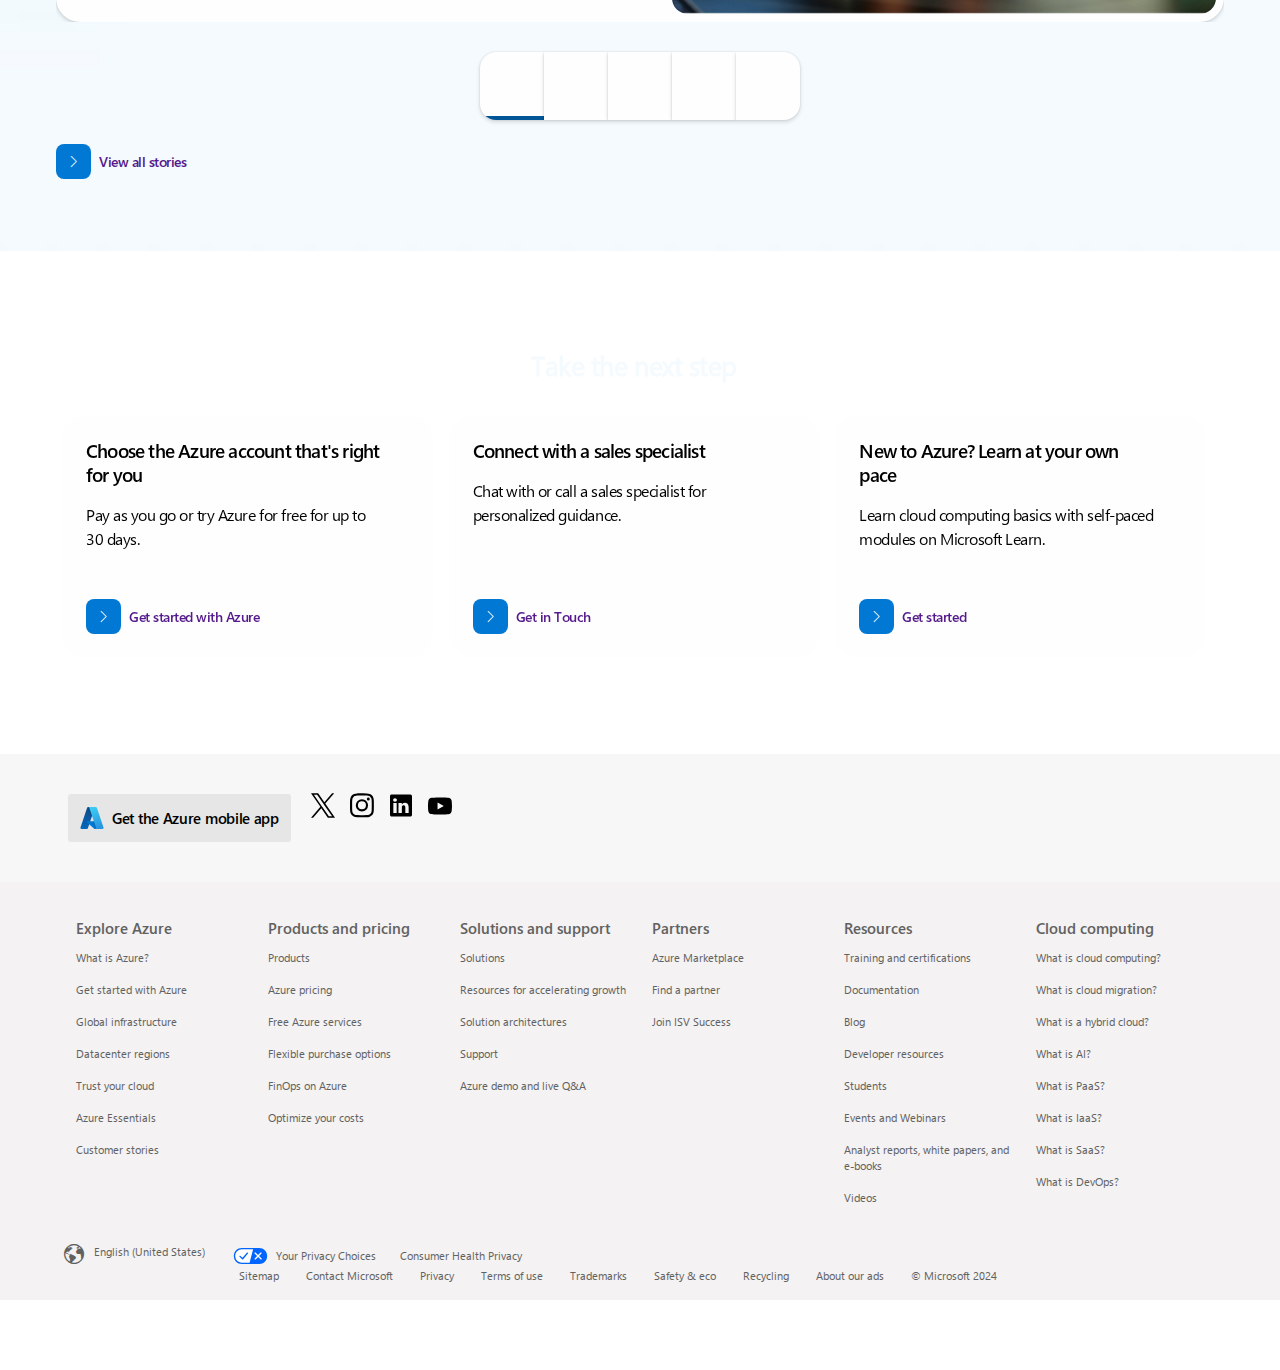
==== commit cd01e293: "header updated" ====
--- a/index.html
+++ b/index.html
@@ -23,7 +23,7 @@
                 <nav class="center-header">
                     <ul>
                         <li>
-                            <div><button class="header-list-btn">Explore</button></div>
+                            <div ><button class="header-list-btn">Explore</button></div>
                         </li>
                         <li >
                             <div class="header-hid-btn-products"><button class="header-list-btn">Products</button></div>
@@ -54,6 +54,7 @@
                    <div class="right-head-inner">
                     <div class="nav-right-search">
                         <button class="nav-right-head-search">
+                            <div></div>
                             <span></span>
                         </button>
                     </div>
--- a/azure.css
+++ b/azure.css
@@ -2018,10 +2018,10 @@
 
     .center-header ul {
         list-style-type: none;
-        padding-left: 9px;
+        padding-left: 5px;
         display: flex;
         align-items: center;
-        gap:10px;
+        gap:6px;
     }
 
     .header-list-btn {
@@ -2064,7 +2064,7 @@
         padding: 16px 6px 16px 10px;
         float: left;
         /* height:100%; */
-        margin-top: 1px;
+        margin-top: 2px;
         outline-offset: -2px;
         color: #262626;
         margin-left: 18px;
@@ -2090,7 +2090,7 @@
         border-left: 2px solid #000;
         font-size: 13px;
         position: absolute;
-        top: 15px;
+        top: 16px;
         left: 0;
         font-weight: 400px;
         box-sizing: inherit;
@@ -2107,6 +2107,8 @@
         padding: 6px;
         background-color: transparent;
         border: 0;
+        margin-right:12px;
+        margin-top:3px;
     }
 
     .search-action span::after {
@@ -2879,6 +2881,7 @@
         padding-top: 15px;
         padding-bottom: 30px;
         padding: 9px;
+        margin-top:3px;
     }
 
     .nav-right-head-search span::after {
@@ -2894,10 +2897,12 @@
         display: flex;
         justify-content: center;
         align-items: center;
+        margin-right:13px;
     }
 
     .right-head-inner {
         display: flex;
+        margin-bottom:3px;
     }
 
     .header-container {
@@ -2908,6 +2913,7 @@
         display: flex;
         list-style-type: none;
         padding: 0;
+        gap:1px;
     }
 
     .right-head-nav a {
@@ -2993,12 +2999,6 @@
         max-width: 1328px;
     }
 
-    .container {
-        margin-right: auto;
-        margin-left: auto;
-        max-width: 1328px;
-        padding-inline: 72px;
-    }
 
     .diffcontainer {
         margin-left: auto;
@@ -3045,7 +3045,15 @@
     }
 }
 @media screen and (min-width:1121px){
-
+    .container {
+        margin-right: auto;
+        margin-left: auto;
+        max-width: 1328px;
+        /* padding-inline: 72px; */
+    }
+    #primaryArea{
+        margin-bottom:44px;
+    }
 }
 
 @media screen and (min-width:1200px) {
@@ -3060,7 +3068,7 @@
     }
 }
 
-@media screen and (min-width:1376px) {
+@media screen and (min-width:1353px) {
     .header-hid-btn-partners {
         display: inline;
     }
@@ -3076,13 +3084,22 @@
     .header-hid-btn-partners {
         display: none;
     }
-
-    .nav-right-head-search::before {
+    .nav-right-search{
+        margin-right:18px;
+    }
+
+    .nav-right-head-search div::after {
         content: 'Search';
+        font-size:13px;
+        font-family:fontazure;
     }
 
     .nav-right-head-search {
         display: flex;
-        gap: 3px;
+        gap: 6px;
+        align-items:center;
+    }
+    .nav-right-head-search span{
+        margin-top:2px;
     }
 }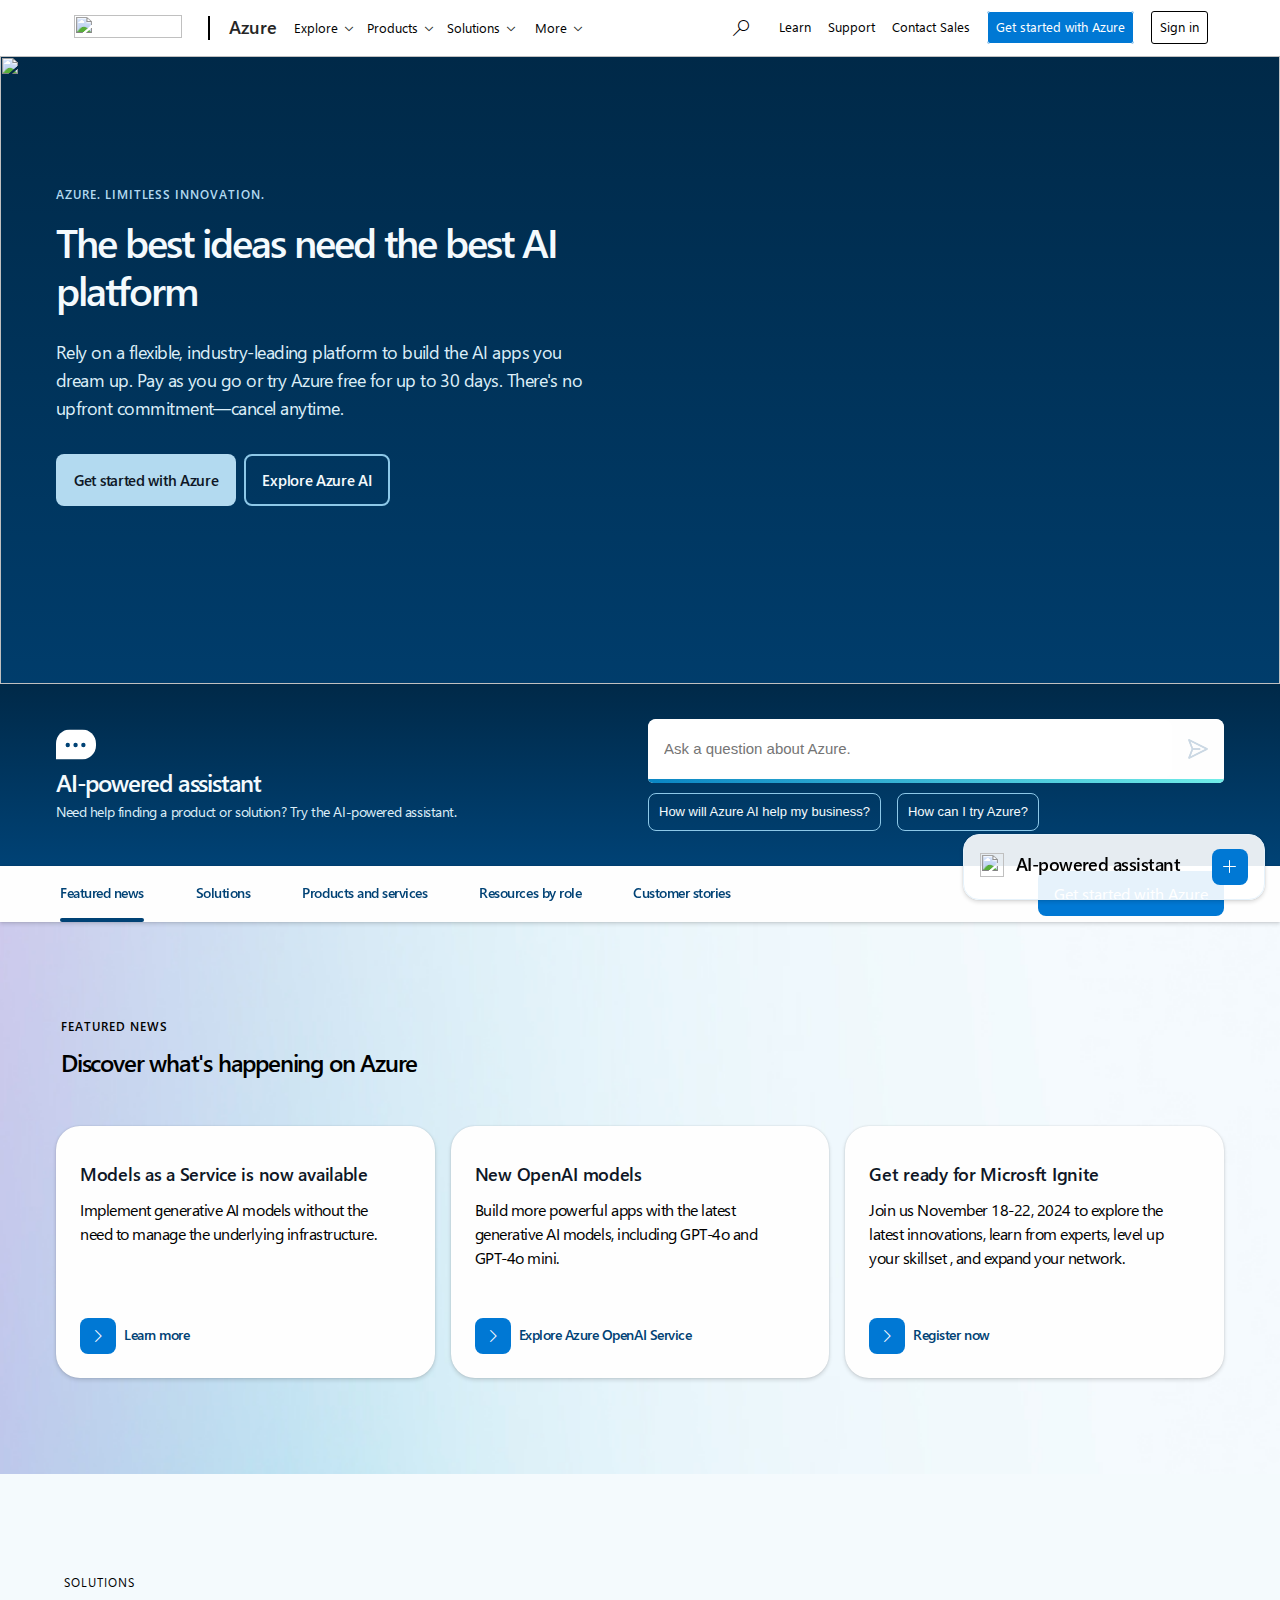
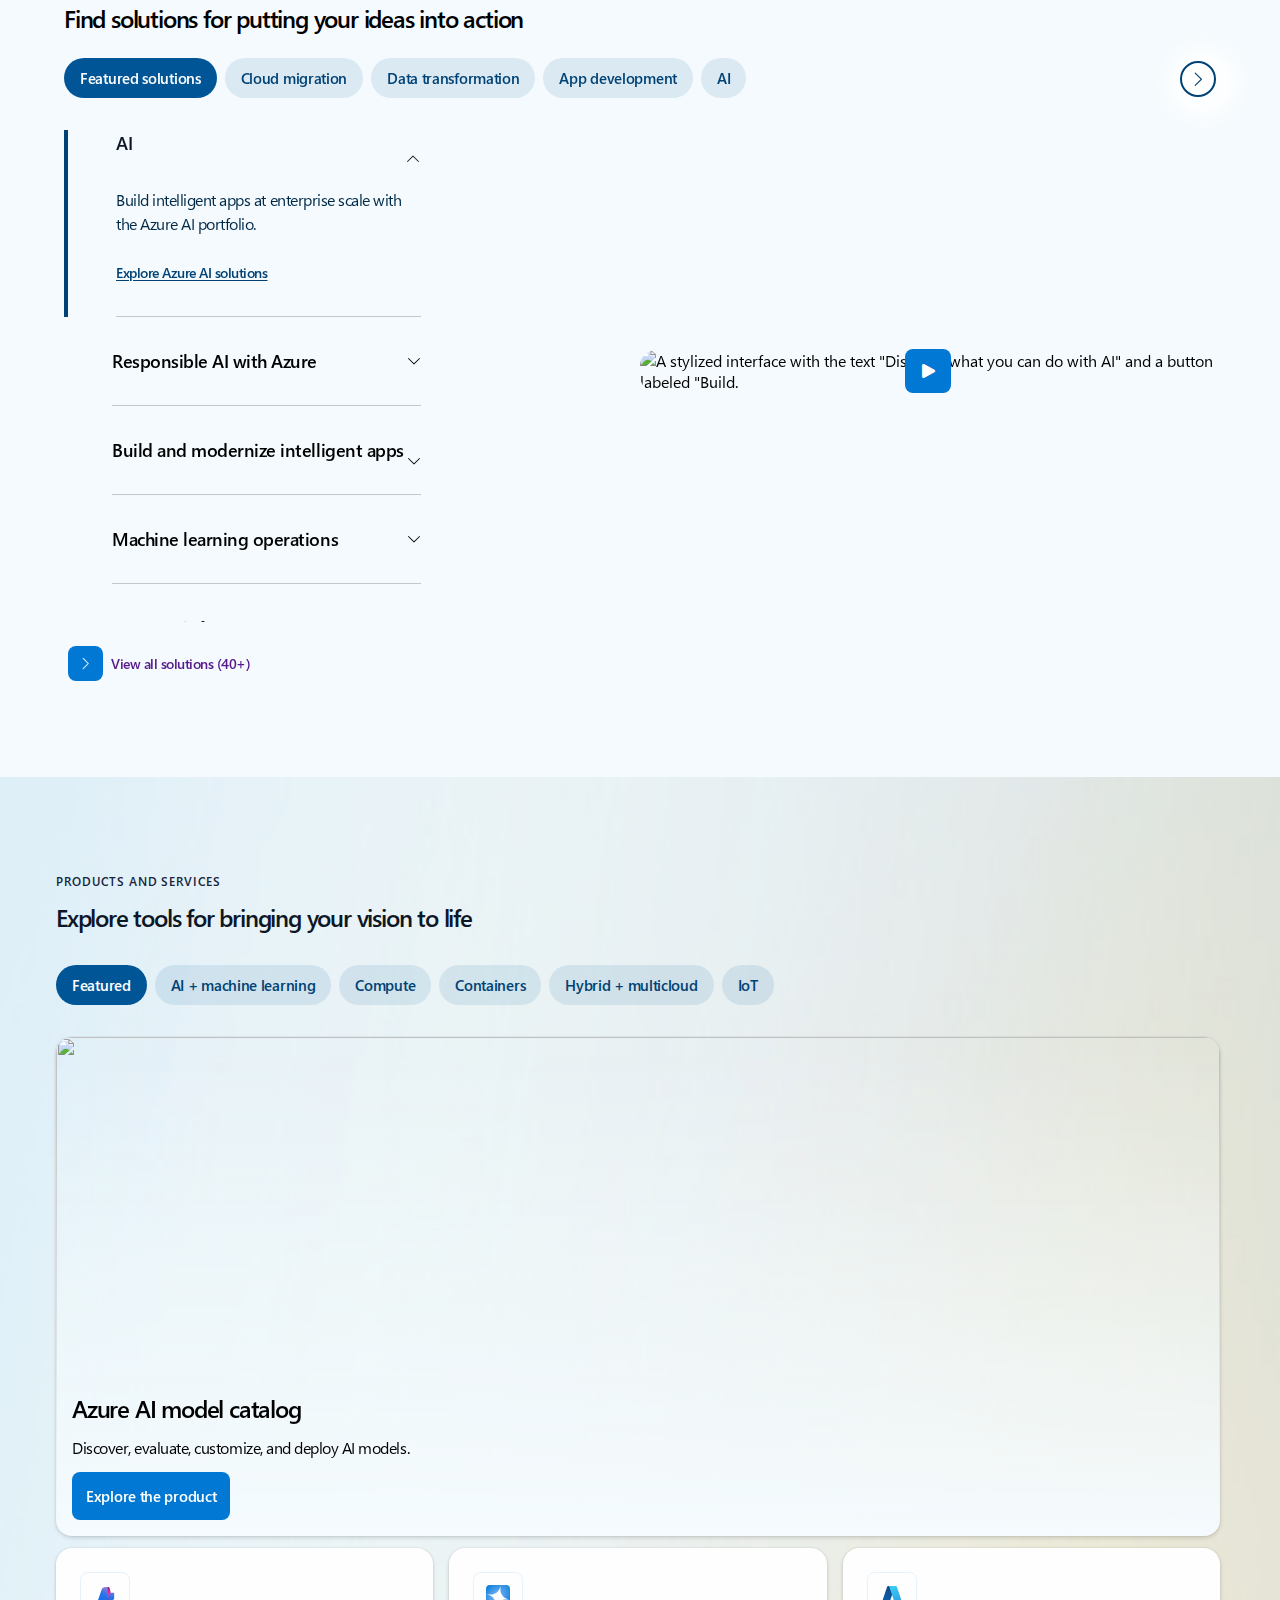
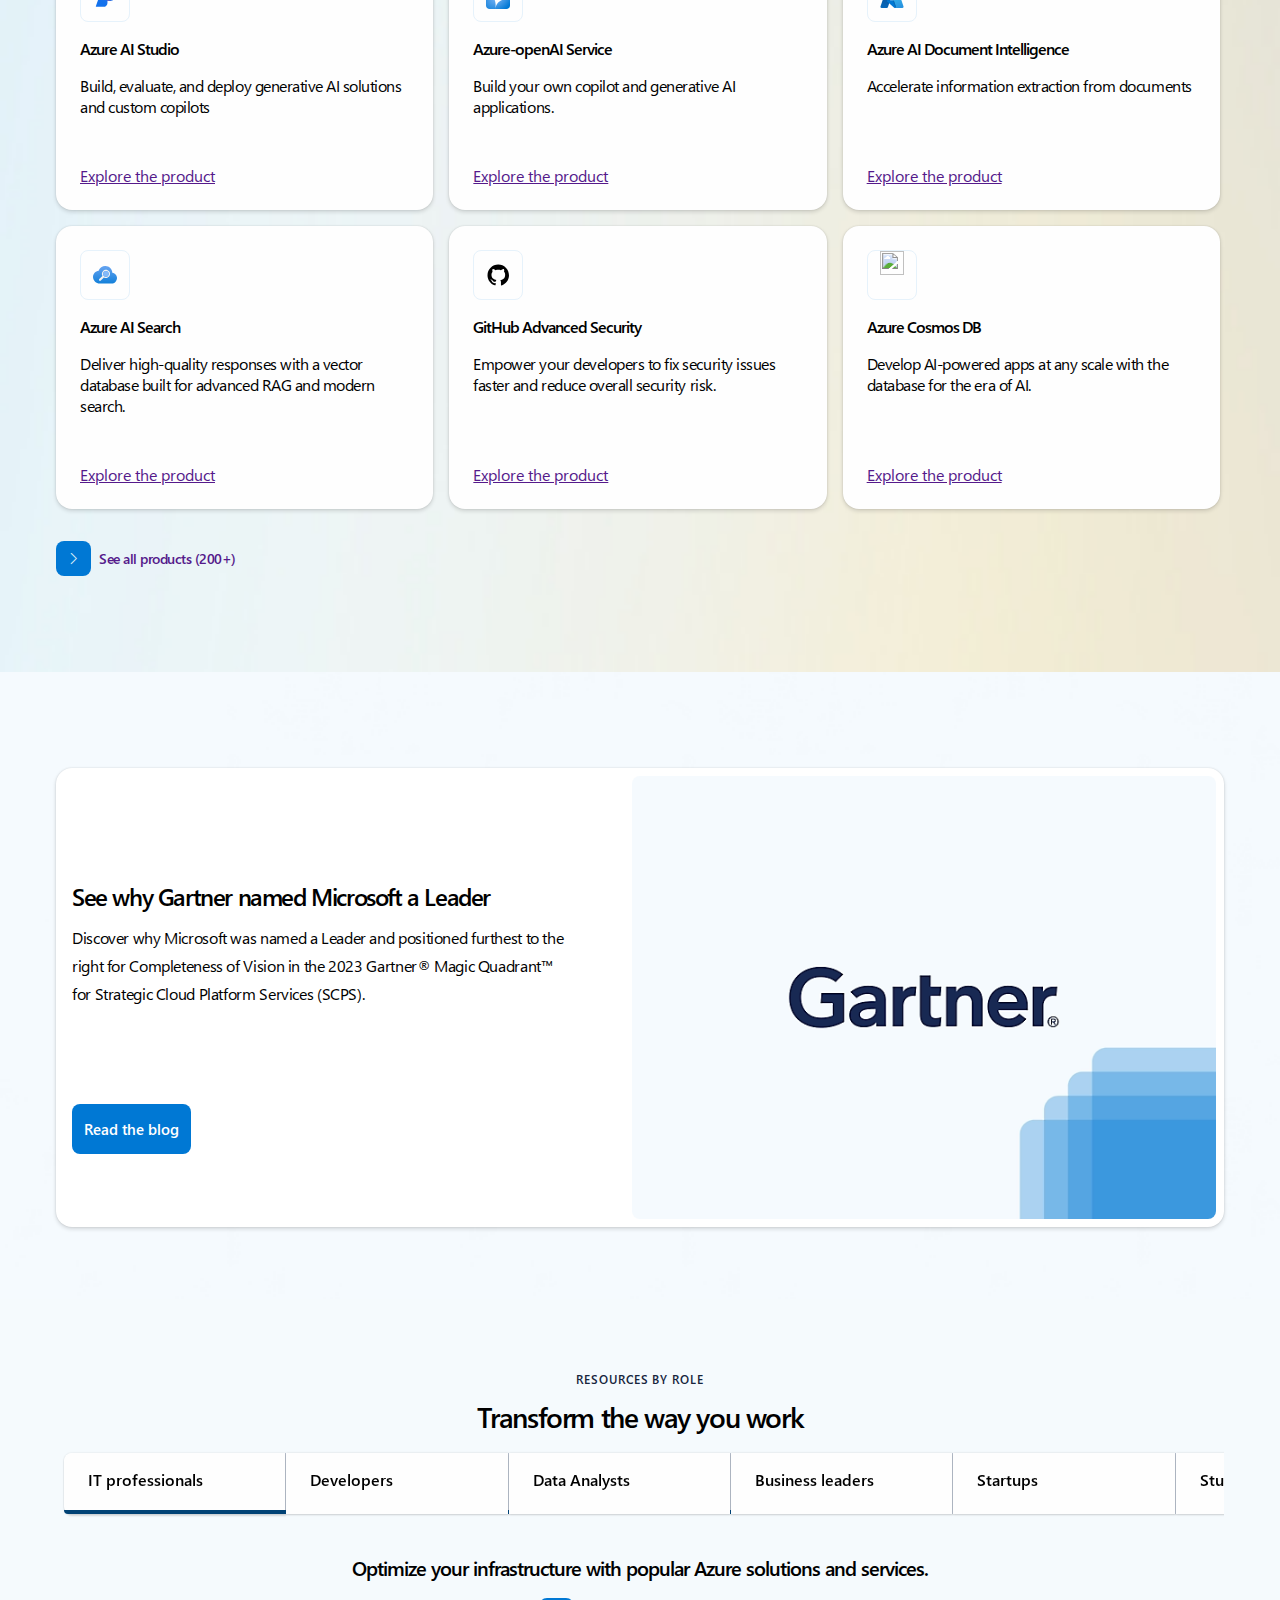
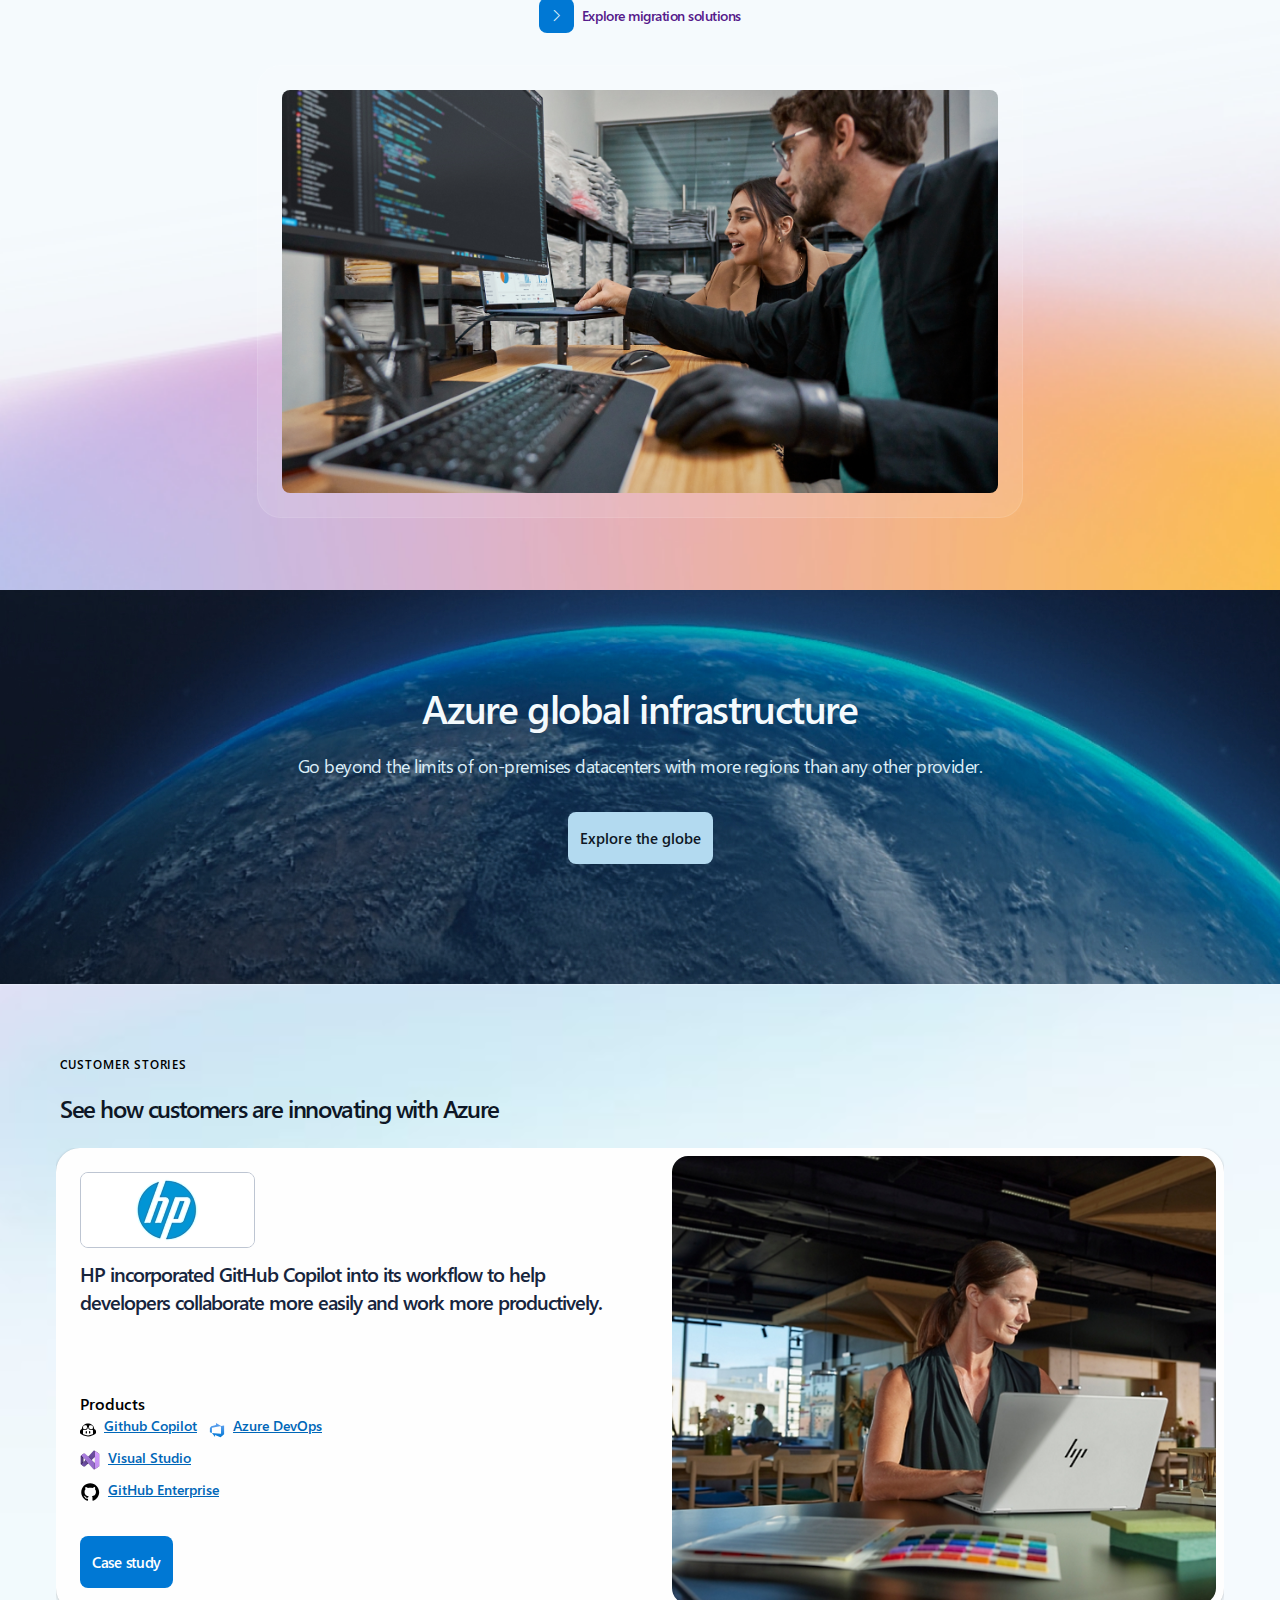
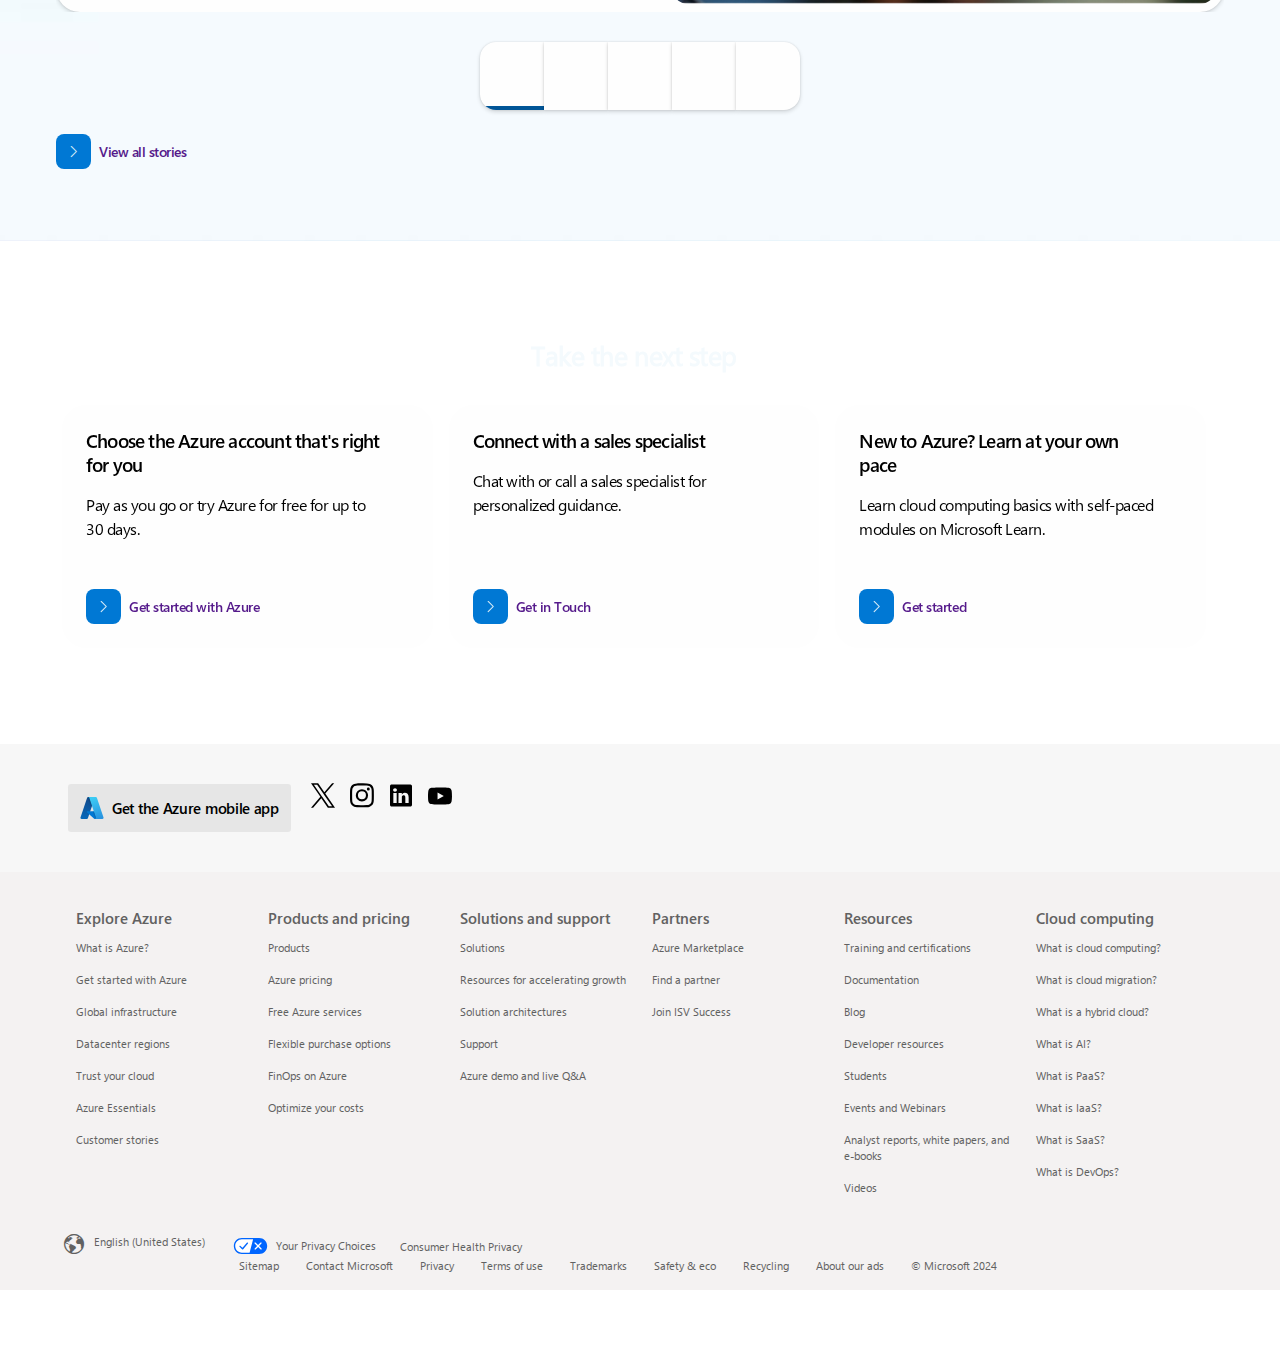
==== commit 89bd427c: "24updated" ====
--- a/index.html
+++ b/index.html
@@ -740,7 +740,7 @@
                         </div>
                         <div class="blog-cont-para">
                             Discover why Microsoft was named a Leader and positioned furthest to the right for
-                            Completeness of Vision in the 2023 Gartner® Magic Quadrant™ for strategic Cloud Platform
+                            Completeness of Vision in the 2023 Gartner® Magic Quadrant™ for Strategic Cloud Platform
                             Services (SCPS).
                         </div>
                     </div>
--- a/azure.css
+++ b/azure.css
@@ -22,7 +22,9 @@
     margin: 0;
     font-family: 'fontazure';
 }
-
+/* .relative-div{
+    position:relative;
+} */
 .chatgpt {
     display: none;
 }
@@ -528,7 +530,7 @@
 .sol-child-head {
     font-family: 'semi-bold';
     letter-spacing: -1.2px;
-    line-height: 33px;
+    line-height: 32px;
 }
 
 .sol-child-head h2 {
@@ -1606,7 +1608,12 @@
     row-gap: 8px;
     column-gap: 12px;
 }
-
+.steps-flex{
+    display:flex;
+    flex-direction:column;
+    flex:1 1 auto;
+    /* height:100%; */
+}
 .step-head {
     text-align: center;
     color: rgb(244, 250, 253);
@@ -1615,6 +1622,8 @@
 }
 
 .steps-card {
+    display:flex;
+    /* height: 100%; */
     background-color: rgb(254, 254, 254);
     border-radius: 16px;
     padding: 16px;
@@ -1841,8 +1850,8 @@
 .slider-pill-btn{
     background-color:transparent;
     border:0;
-    box-shadow:-14px 0px 20px 8px rgba(255, 255, 255, 0.814);
-    background:#ffffff87;
+    box-shadow:5px 4px 20px 20px rgba(255, 255, 255, 0.814);
+    background:#ffffffff;
     border:2px solid rgb(0, 66, 117);
     border-radius:200px;
     width:36px;
@@ -1868,6 +1877,24 @@
 @media screen and (min-width:425px) {}
 
 @media screen and (min-width:540px) {
+    .footer-base-nav{
+        margin-left:6px;
+    }
+    .contents-services{
+        padding-left:0px;
+    }
+    .ai-listing{
+        padding-left:0px;
+    }
+    .btn{
+        padding:12px 12px; 
+    }
+    .btn1{
+        padding:12px 12px;
+    }
+    .head-inner{
+        margin-left:5px;
+    }
     .block-heading-slot{
         flex-direction:row;
     }
@@ -1884,7 +1911,7 @@
     }
 
     #primaryArea {
-        padding-inline: 60px;
+        padding-inline: 68px;
     }
 
     .first-table {
@@ -1898,7 +1925,9 @@
     }
 
     #featured-news {
-        padding-inline: 64px;
+        padding-right:64px;
+        padding-left:59.5px;
+        /* padding-inline: 64px; */
     }
 
     #solutions {
@@ -1956,6 +1985,15 @@
 @media screen and (min-width:767px) {}
 
 @media screen and (min-width:860px) {
+    .blog-img{
+        padding:8px 8px 0px 12px;
+    }
+    .btn{
+        padding:12px 16px;
+    }
+    .btn1{
+        padding:12px 16px;
+    }
     .tab-item{
         padding:1rem 1.5rem 1.5rem 1.5rem;
     }
@@ -2043,7 +2081,8 @@
         border-bottom:0;
         box-sizing: border-box;
         display: flex;
-        max-width: 2560px;
+        max-width: 1600px;
+        margin:0 auto;
     }
 
     .c-logo {
@@ -2133,6 +2172,7 @@
         margin-right:auto;
         max-width: 1328px;
         margin-bottom:73px;
+        padding-inline:60px;
     }
 
     .row {
@@ -2240,7 +2280,7 @@
     .assistant-content-para {
         font-size: 14px;
         letter-spacing: -0.42px;
-        line-height: 16px;
+        line-height: 20px;
     }
 
     .layout-ai-chat {
@@ -2273,8 +2313,6 @@
     .linear-border {
         height: 4px;
         background: linear-gradient(90deg, rgb(10, 134, 196) 0.3%, rgb(113, 237, 232) 100%);
-        border-bottom-left-radius: 8px;
-        border-bottom-right-radius: 8px;
     }
 
     .border-div-plus {
@@ -2283,6 +2321,7 @@
         border-bottom-left-radius: 5px;
         background-color: rgb(254, 254, 254);
         width: 100%;
+        overflow:hidden;
     }
 
     .ai-search-btn {
@@ -2528,8 +2567,18 @@
 
     .ai-listing h3 {
         text-align: left;
-    }
-
+        padding:32px 0;
+    }
+    .explore-azure{
+        margin:0;
+    }
+    .list-a-content{
+        padding-bottom:34px;
+    }
+    .list-a-btn h3{
+        padding-top:0;
+        
+    }
     .third-part {
         padding-top: 96px;
         padding-bottom: 96px
@@ -2598,10 +2647,15 @@
     }
 
     .tab-panel-img {
-        width: 66.667%;
-        padding: 16px;
-        margin: auto;
+        width: 61.3%;
+        padding: 24px;
+        margin-left: auto;
+        margin-right:auto;
         margin-top: 32px;
+        border-radius:24px;
+    }
+    .tab-panel-img img{
+        border-radius:8px;
     }
 
     .tab-panel-group {
@@ -2919,7 +2973,7 @@
     .right-head-nav a {
         /* color:#262626; */
         margin-top: 1px;
-        padding: 6px 8px 10px;
+        padding: 6px 8px 8px;
         height: 48px;
         font-size: 13px !important;
     }
@@ -2961,6 +3015,62 @@
 }
 
 @media screen and (min-width:1440px) {
+    .sol-child-head{
+        font-size:21px;
+        letter-spacing:-.05em;
+    }
+
+    .mainhead-ps{
+        font-size:21px;
+        letter-spacing:-.05em;
+    }
+    .inner-head h3{
+        font-size:32px;
+    }
+    .blog-cont-head{
+        line-height:40px;
+    }
+    .blog-cont-head h2{
+        font-size:32px;
+    }
+    .blog-cont-para{
+        font-size:20px;
+        letter-spacing:-0.54px;
+        line-height:32px;
+    }
+    .blog-content{
+        row-gap:16px;
+    }
+    .blog-link{
+        padding:16px 16px;
+    }
+    .blog-inner-div{
+        border-radius:24px;
+    }
+    .blog-img img{
+        border-radius:16px;
+    }
+    .res-main-head{
+        margin-bottom: 32px;
+    }
+    .res-main-head h2{
+        font-size:40px;
+        letter-spacing:-2px;
+    }
+    .activepill{
+        border-bottom-left-radius: 16px;
+        border-top-left-radius:16px;
+    }
+    .discover-head{
+        font-size:21px;
+        letter-spacing:-.05em;
+    }
+    .container{
+        padding-inline:5%;
+    }
+    .assistant-content-head{
+        font-size:1.25rem;
+    }
     #primaryArea{
         padding-inline:72px;
     }
@@ -3004,7 +3114,7 @@
         margin-left: auto;
         margin-right: auto;
         max-width: 1328px;
-        /* padding:62px; */
+        padding-inline:5%;
     }
 
     #featured-news {
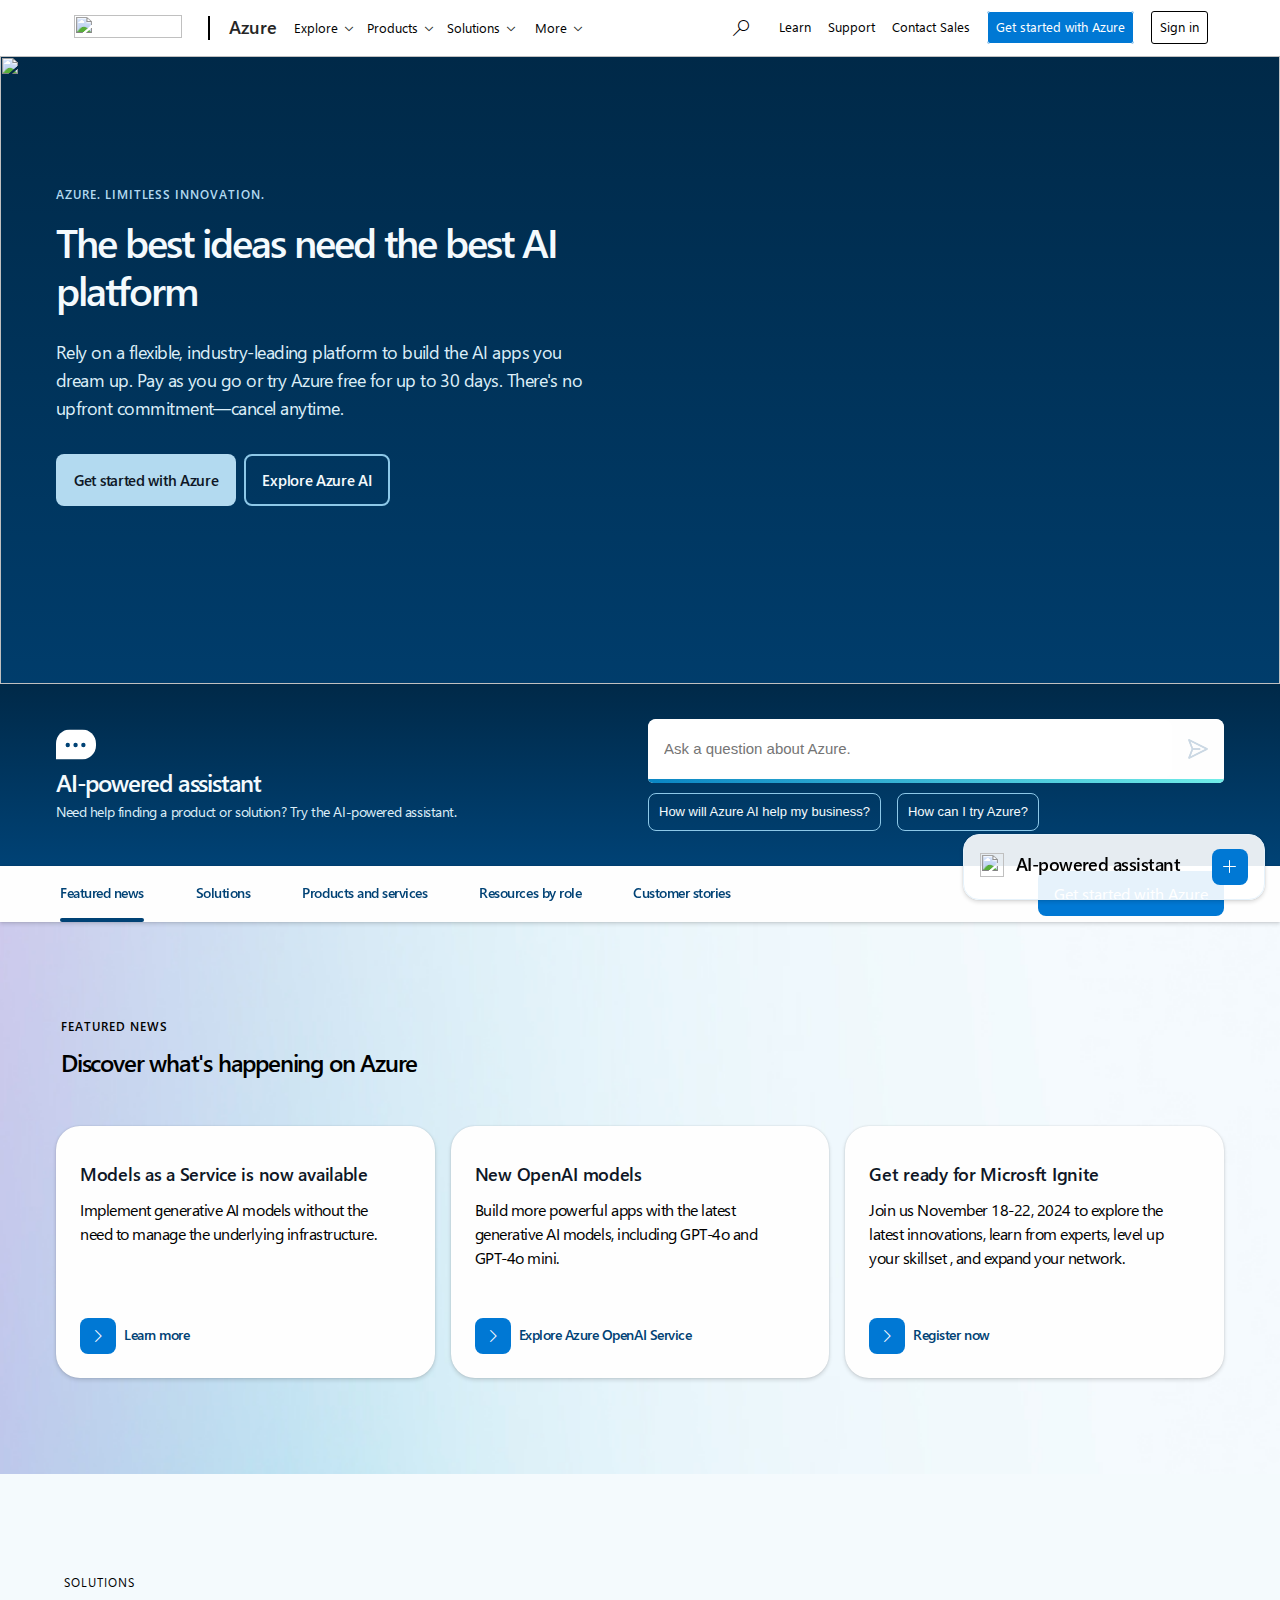
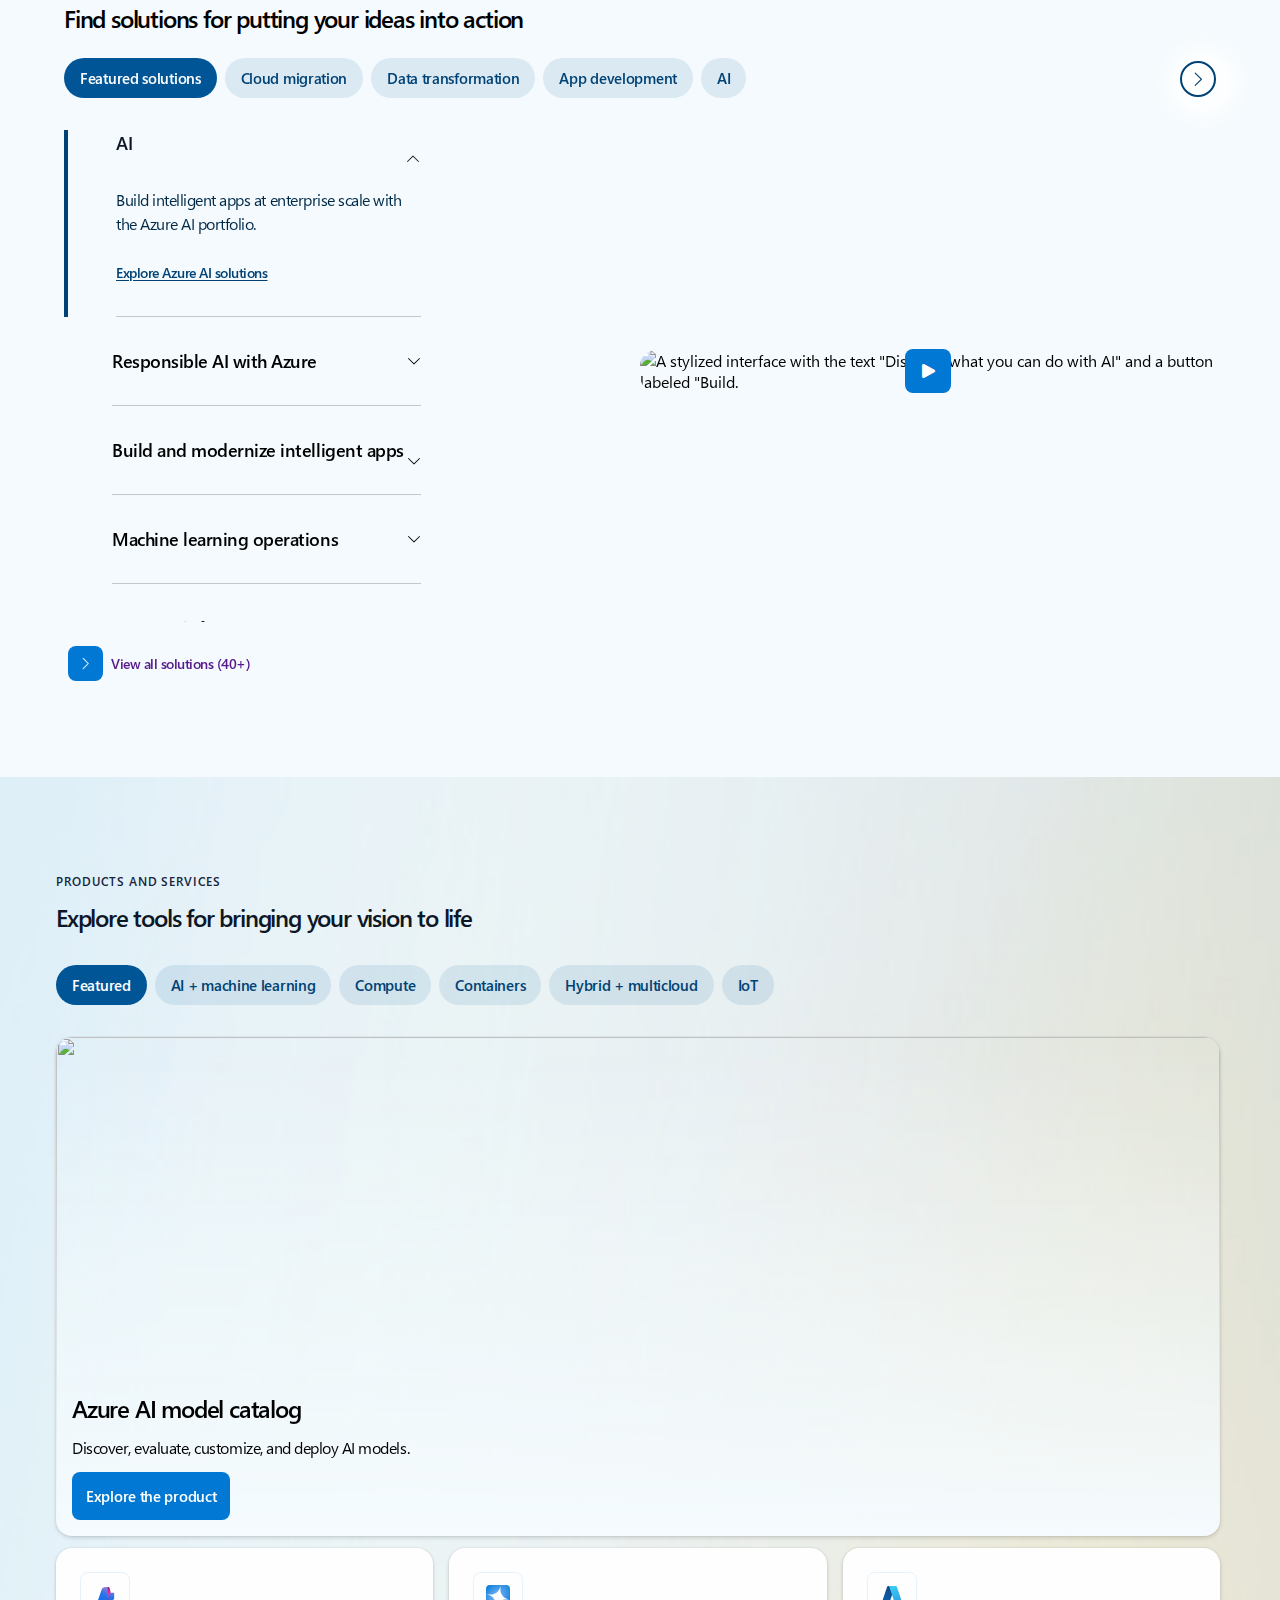
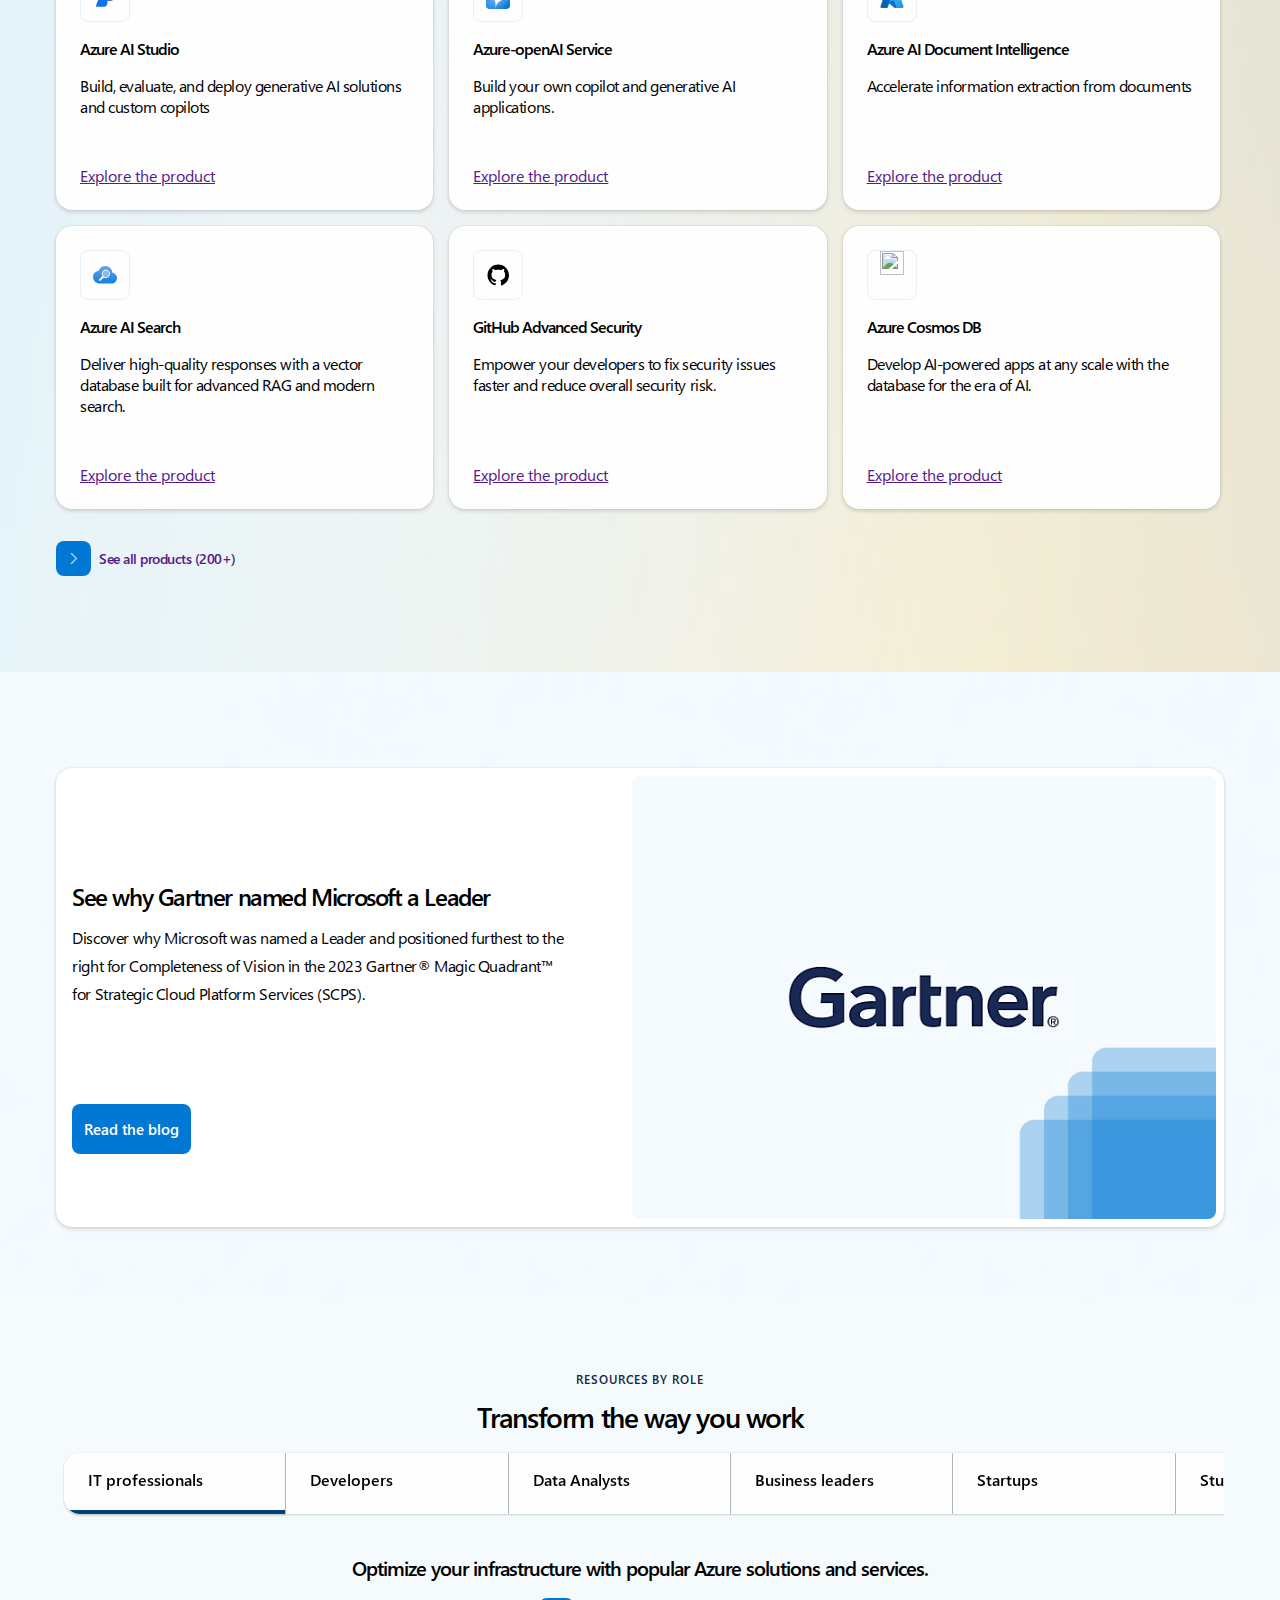
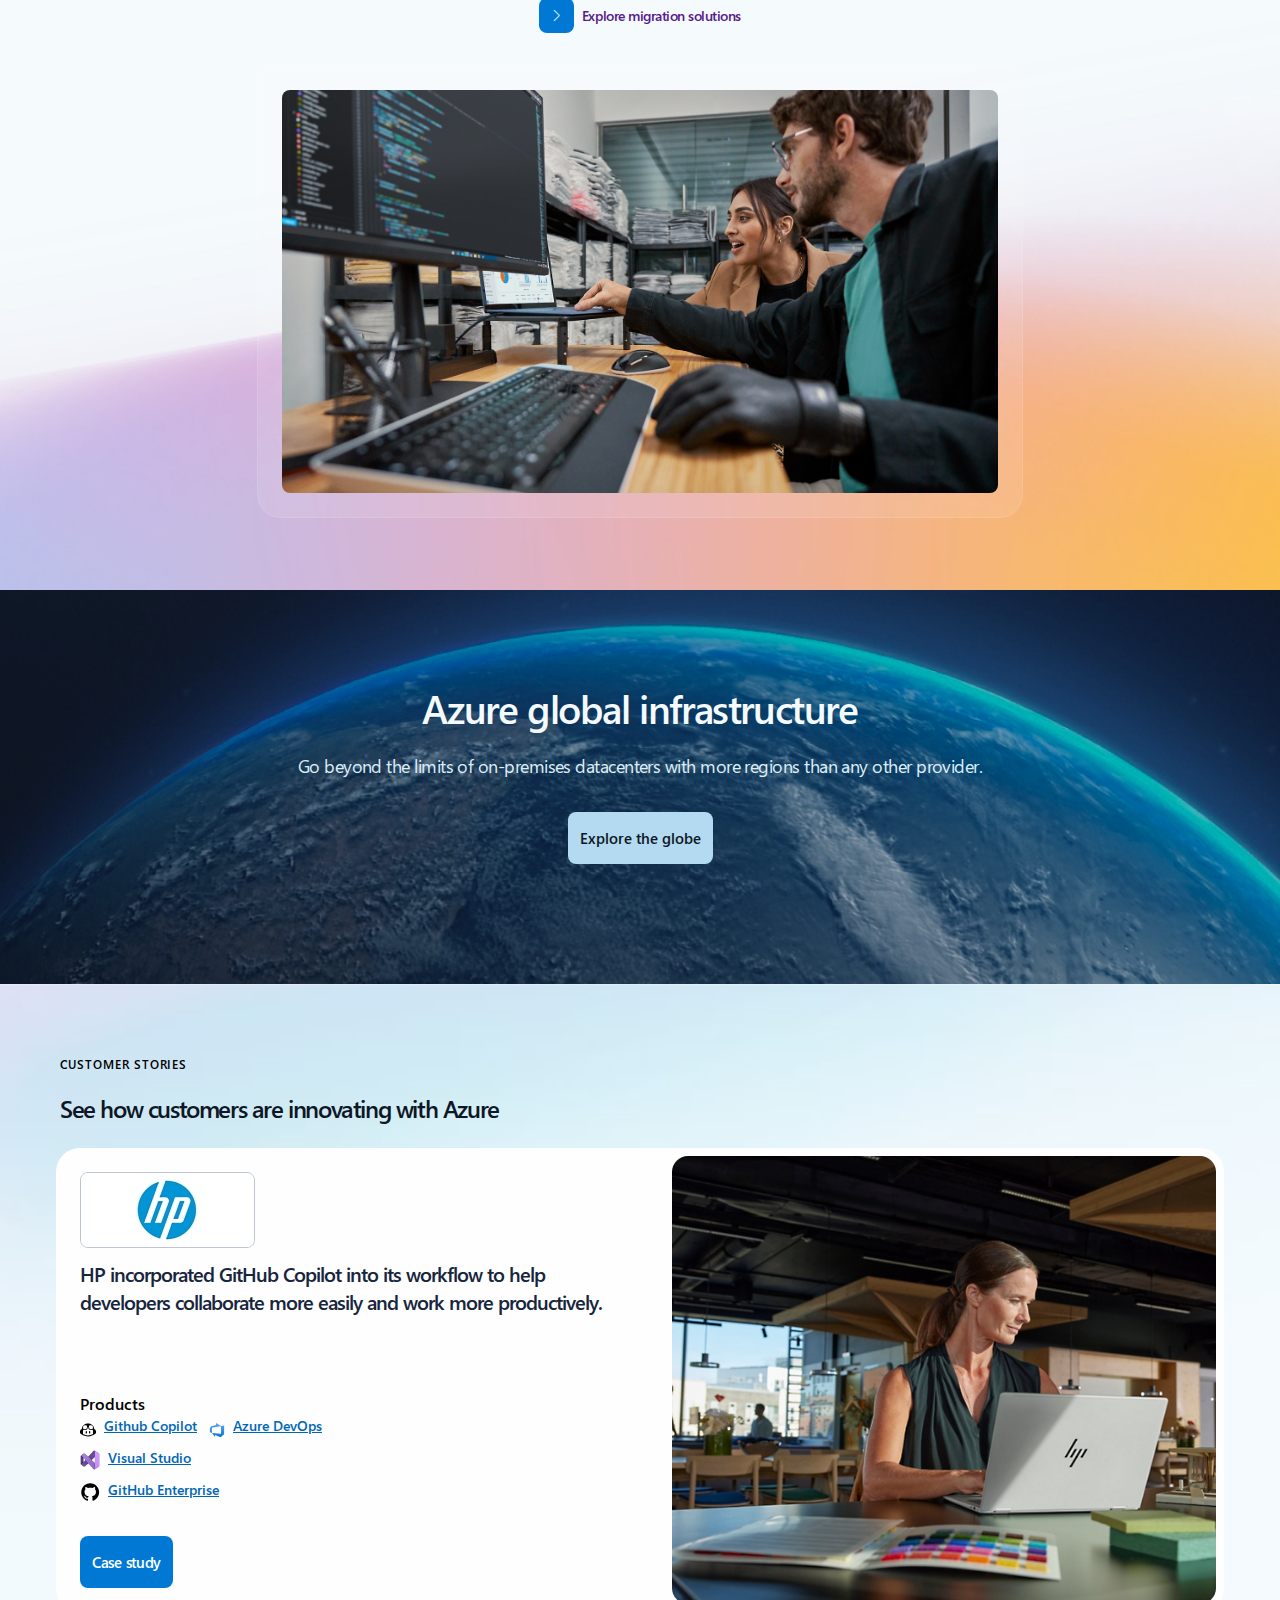
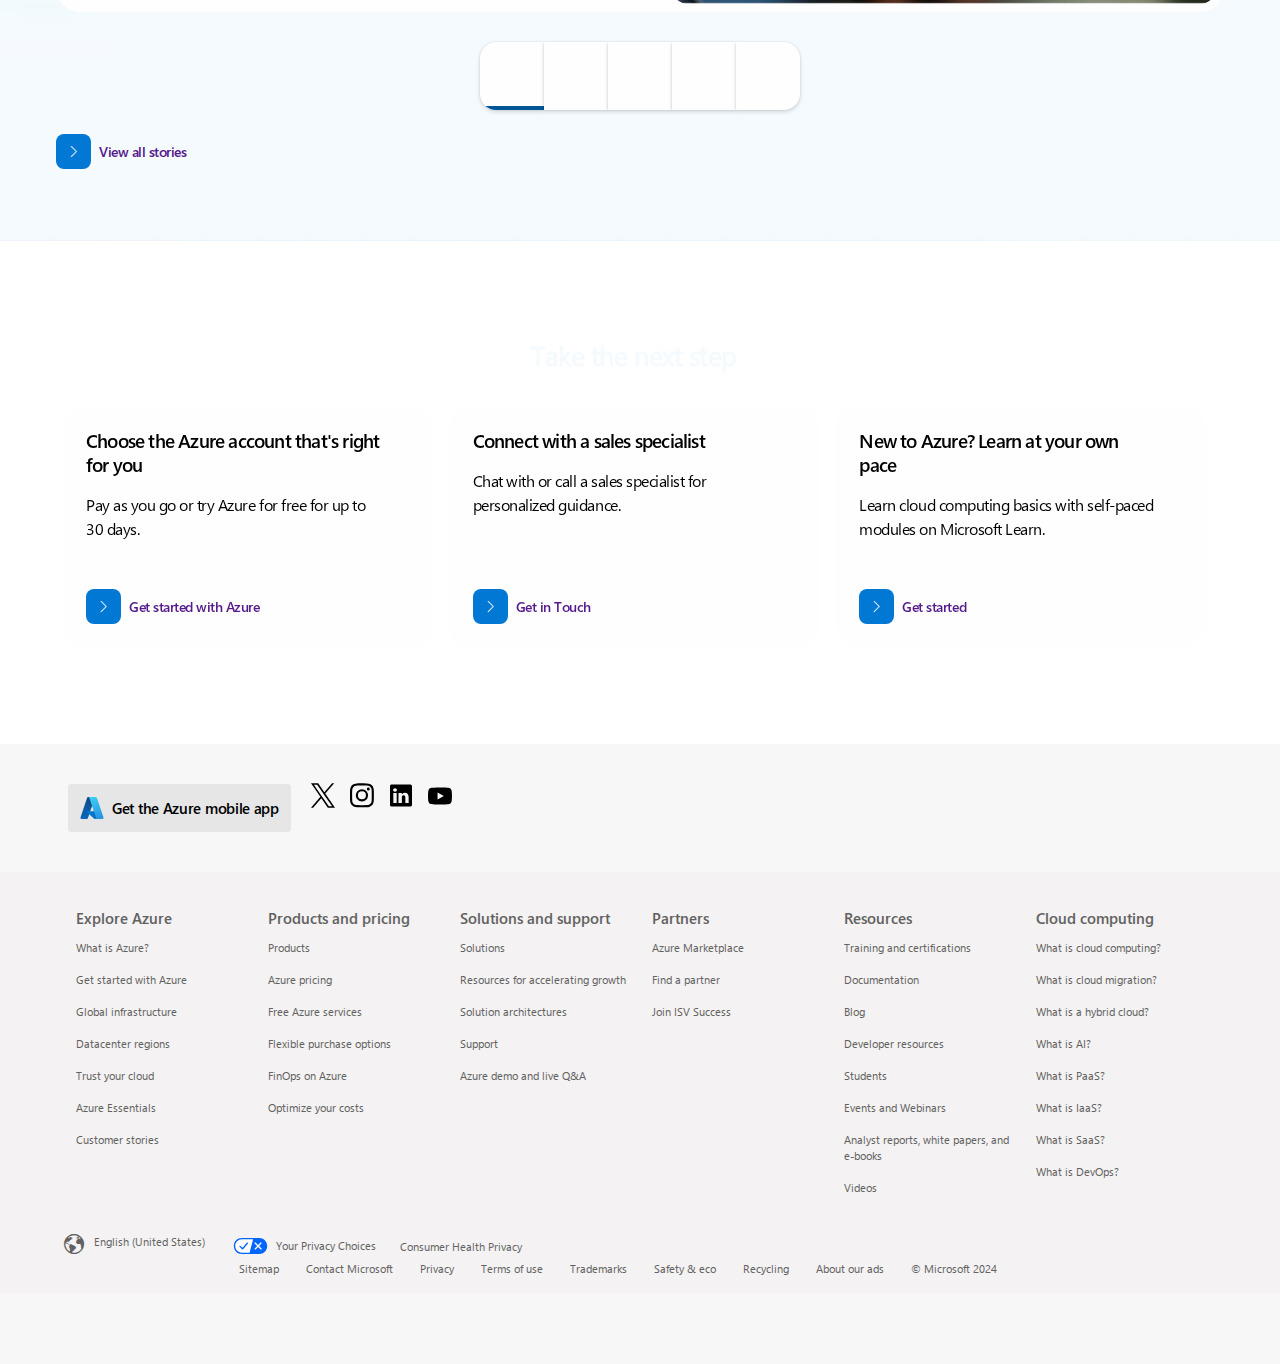
==== commit f89cba8c: "oct25" ====
--- a/index.html
+++ b/index.html
@@ -769,11 +769,12 @@
                     <div class="tab-window" style="width: 1332px;">
                         <div class="tab-d-flex">
                             <div class="tab-group">
-                                <a class="tab-resources-pills activepill">
+                                   <a class="tab-resources-pills activepill">
                                     <div class="tab-item">
                                         <span>IT professionals</span>
-                                    </div>
-                                    <span class="pill-indicator"></span>
+                                        <span class="pill-indicator"></span>
+                                    </div>
+                                    
                                 </a>
                                 <a class="tab-resources-pills">
                                     <div class="tab-item">
@@ -1382,10 +1383,13 @@
                     <li><a>Safety & eco</a></li>
                     <li><a>Recycling</a></li>
                     <li><a>About our ads</a></li>
-                    <li>© Microsoft 2024</li>
+                    <li class="list-micro">© Microsoft 2024</li>
                 </ul>
             </nav>
         </div>
+       
+    </footer>
+    <section class="float-message-section">
         <div class="float-message">
             <div class="float-message-img">
                 <img src="https://cdn-dynmedia-1.microsoft.com/is/content/microsoftcorp/Ai-icon-dark" alt="">
@@ -1400,7 +1404,7 @@
                 <span class="plus-icon"></span>
             </a>
         </div>
-    </footer>
+    </section>
 
 </body>
 
--- a/azure.css
+++ b/azure.css
@@ -1436,7 +1436,7 @@
     border-radius: 16px;
     display: flex;
     flex-direction: column;
-    box-shadow: rgba(0, 0, 0, 0.12) 0px 0px 2px 0px, rgba(0, 0, 0, 0.14) 0px 2px 4px 0px;
+    /* box-shadow: rgba(0, 0, 0, 0.12) 0px 0px 2px 0px, rgba(0, 0, 0, 0.14) 0px 2px 4px 0px; */
 }
 
 .stories-img-div {
@@ -1985,6 +1985,19 @@
 @media screen and (min-width:767px) {}
 
 @media screen and (min-width:860px) {
+    .activepill{
+        border-bottom-left-radius: 16px;
+        border-top-left-radius:16px;
+    }
+    .footer-base{
+        padding:32px 16px 19px 24px;
+    }
+    .footer-base-nav ul{
+        margin-top:0;
+    }
+    .footer-base-nav ul li{
+        padding-top:3px;
+    }
     .blog-img{
         padding:8px 8px 0px 12px;
     }
@@ -2434,10 +2447,12 @@
 
     footer {
         margin-top: 0;
-        margin-bottom: 70px;
         position: relative;
     }
-
+    .float-message-section{
+        height:71px;
+        background:#f7f7f7;
+    }
     .float-message {
         display: inline;
         padding: 1rem;
@@ -2664,7 +2679,7 @@
     }
 
     .footer-base-nav {
-        margin-left: 30px;
+        margin-left: 33px;
     }
 
     .utility-container {
@@ -2831,6 +2846,7 @@
     .footer-base-nav ul li {
         padding-right: 24px;
     }
+
     #products-services{
         padding-inline:3.5rem;
     }
@@ -2880,9 +2896,6 @@
 
     .footer-base-nav ul{
         margin:0
-    }
-    .footer-base-nav ul li{
-        padding-top:0;
     }
     .customer-container {
         padding-inline: 56px;
@@ -3020,8 +3033,8 @@
         letter-spacing:-.05em;
     }
 
-    .mainhead-ps{
-        font-size:21px;
+    .mainhead-ps h2{
+        font-size:32px;
         letter-spacing:-.05em;
     }
     .inner-head h3{
@@ -3057,10 +3070,44 @@
         font-size:40px;
         letter-spacing:-2px;
     }
-    .activepill{
-        border-bottom-left-radius: 16px;
-        border-top-left-radius:16px;
-    }
+
+    .optimize-head h3{
+        font-size:24px;
+        letter-spacing:-.05em;
+    }
+    .view-all-spn{
+        margin-top:4px;
+    }
+    .link-head{
+        margin-top:14px;
+    }
+    .tab-panel-img{
+        width:840.656px;
+    }
+    .global-head h2{
+        font-size:48px;
+        letter-spacing:-.05em;
+    }
+    .global-para{
+        font-size:20px;
+        margin-top:34px;
+    }
+    .content-cont{
+        margin-top:8px;
+    }
+    .global-infra{
+        height:228px
+    }
+    .glob-btn{
+        padding:12px 16px;
+    }
+    .global-btn{
+        margin-top:33px;
+    }
+    .customer-main-head h2{
+        font-size:32px;
+    }
+
     .discover-head{
         font-size:21px;
         letter-spacing:-.05em;
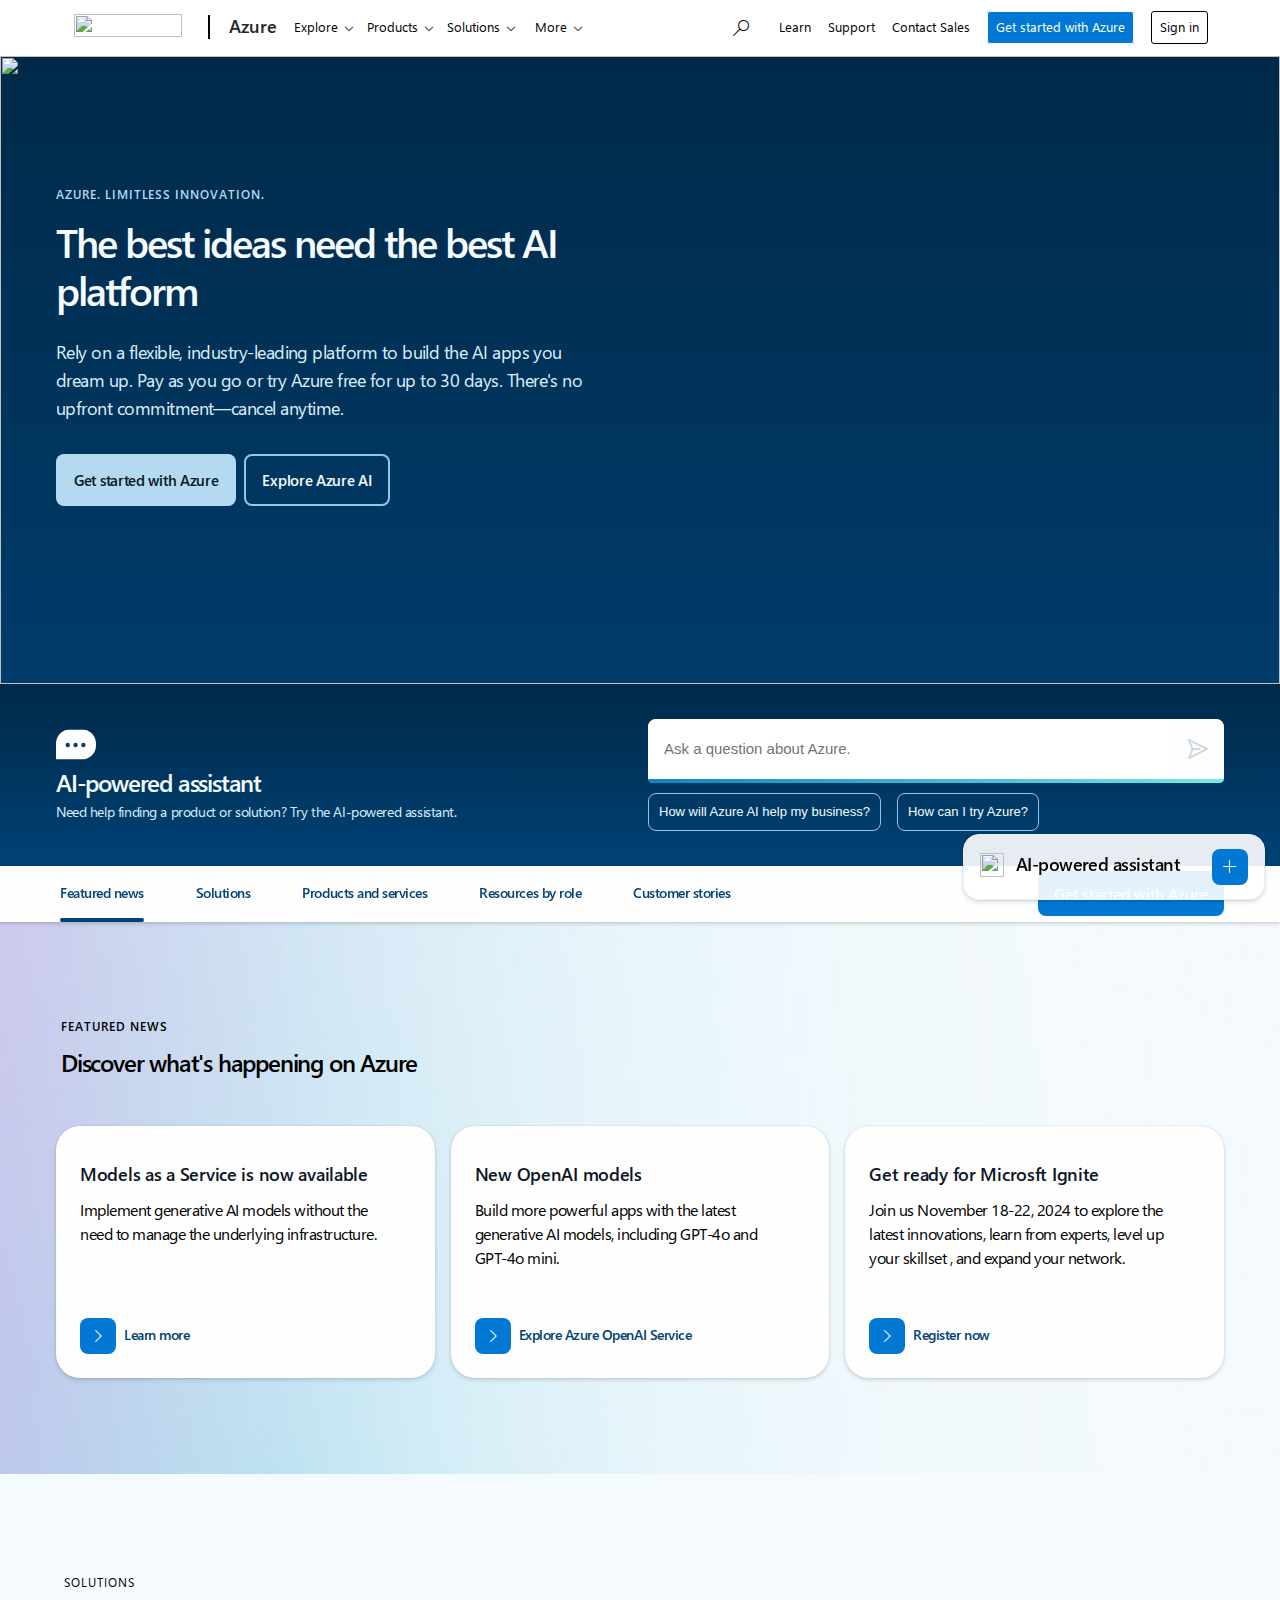
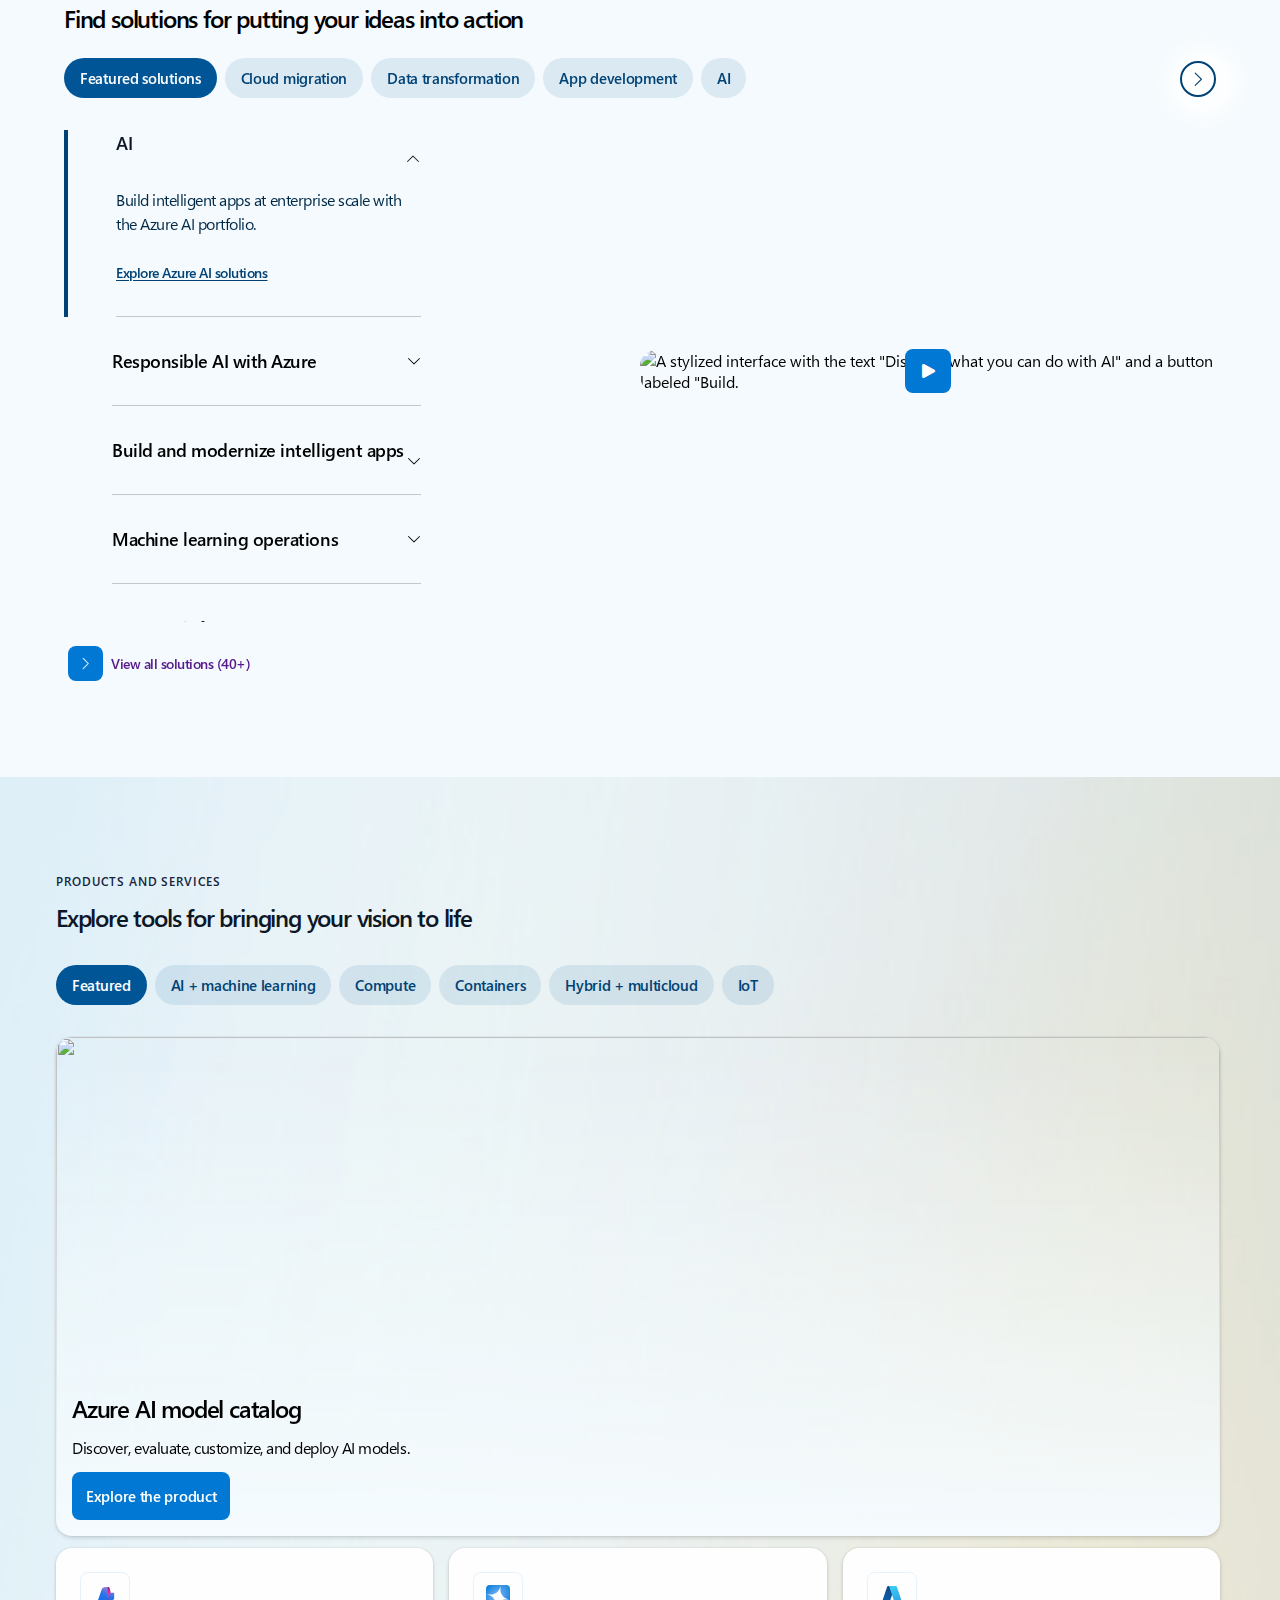
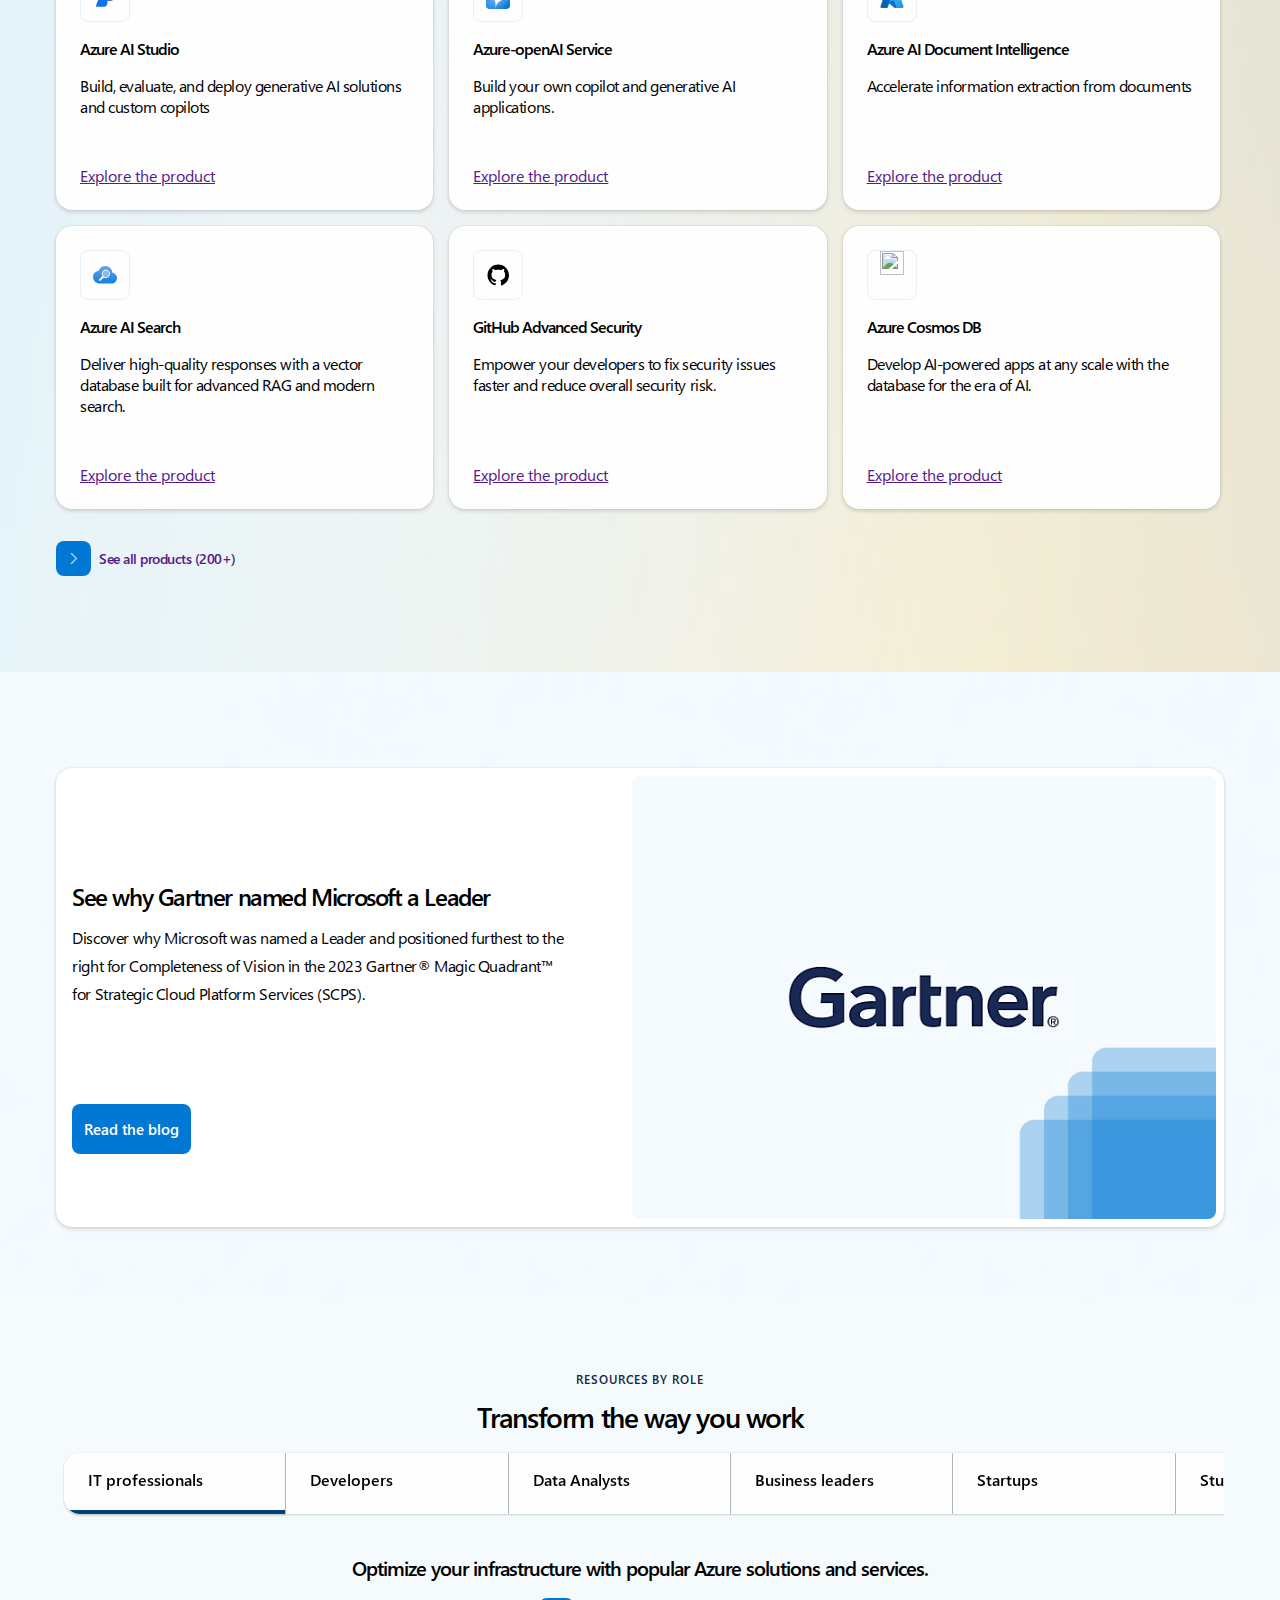
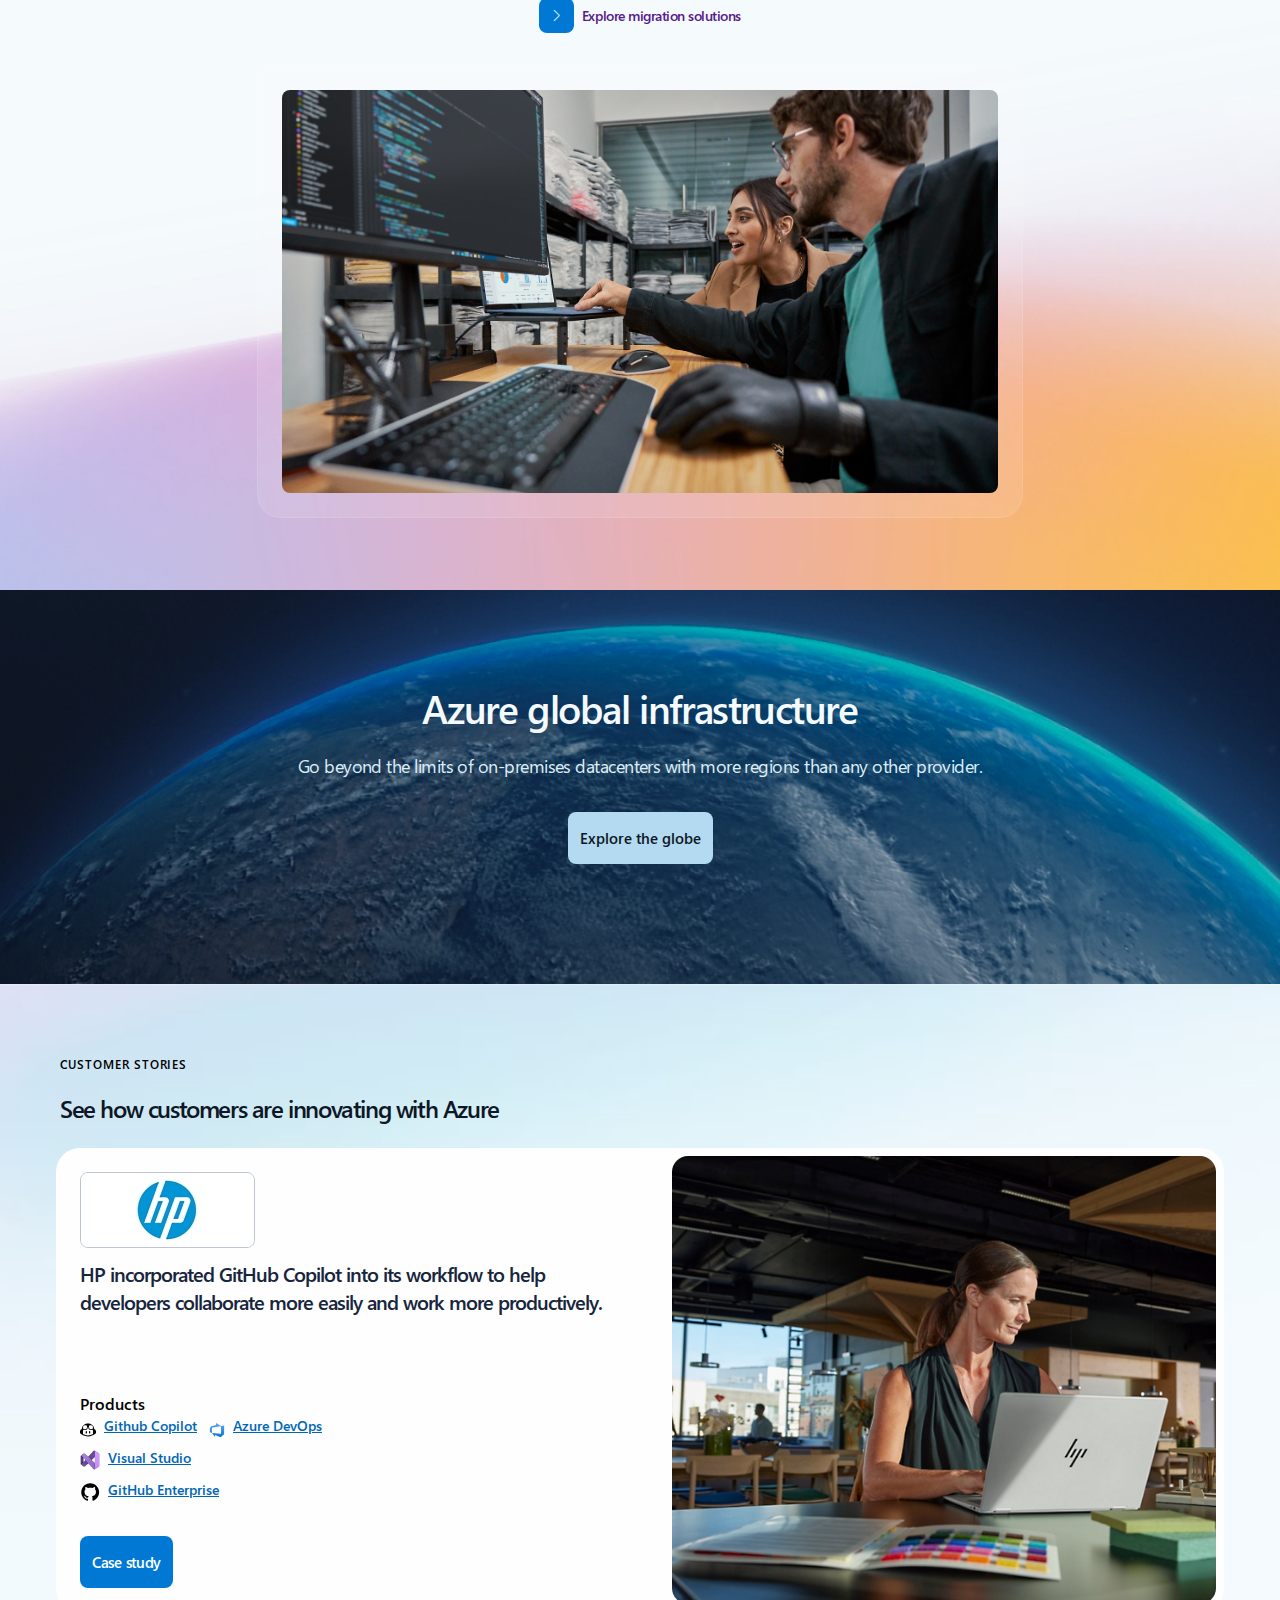
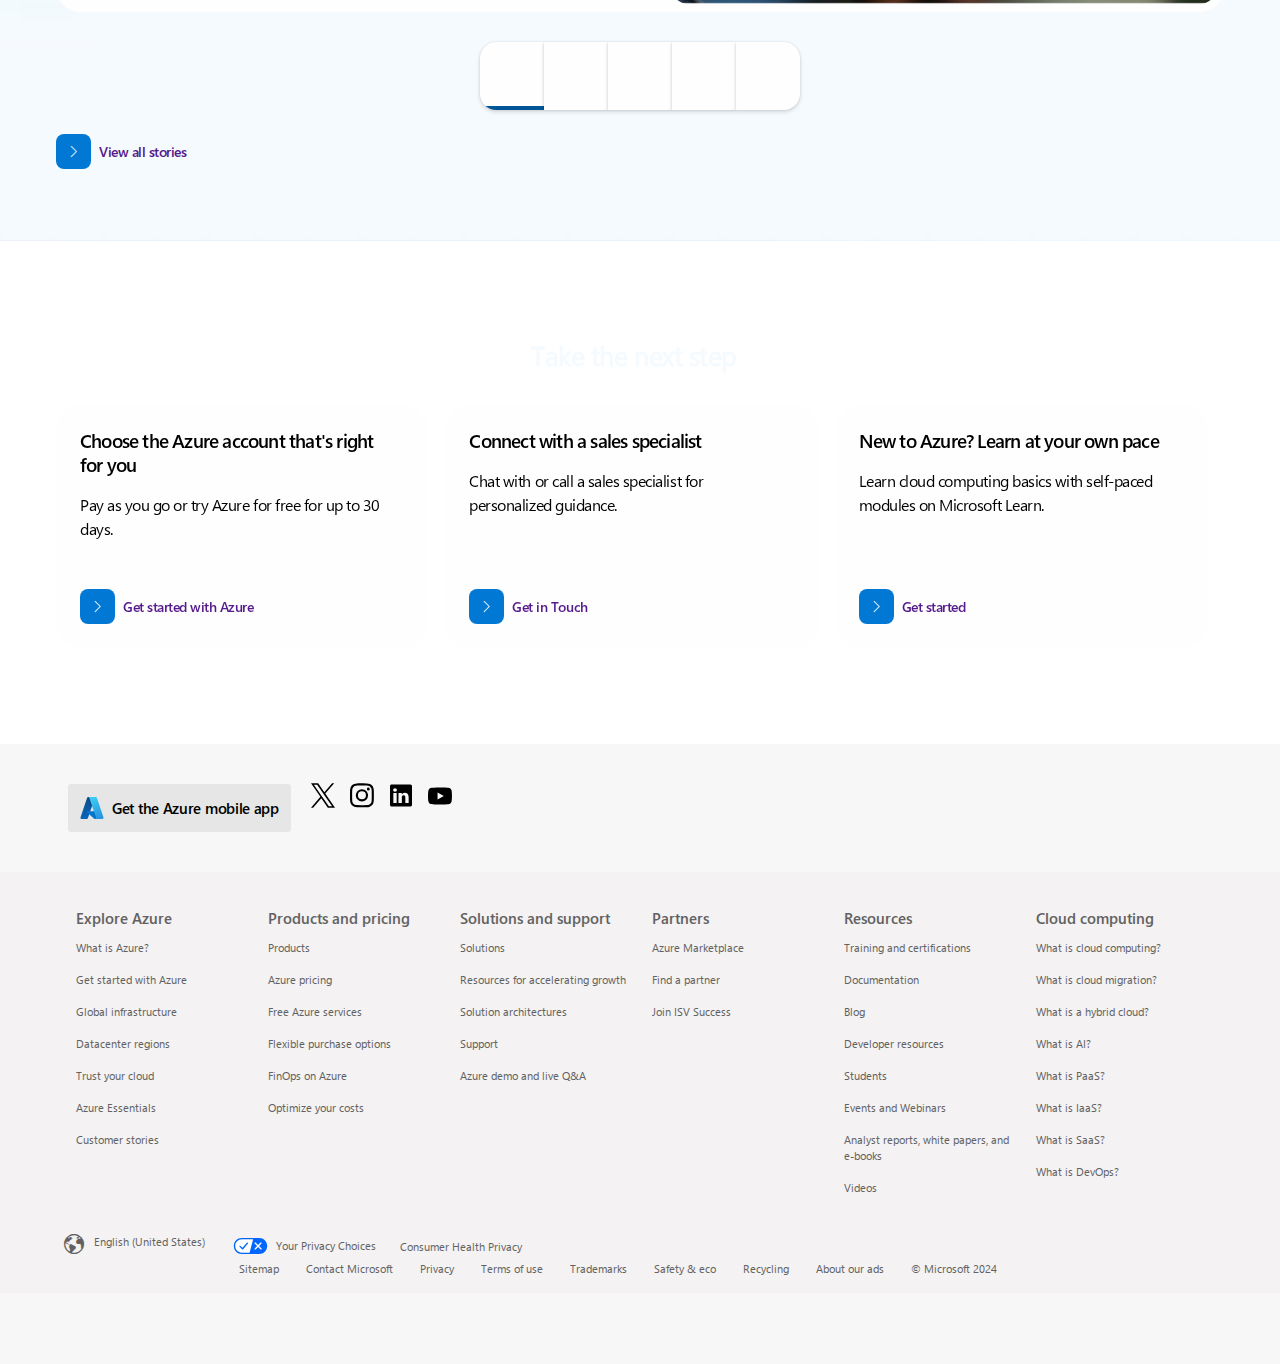
==== commit d8c9af76: "linkupd" ====
--- a/index.html
+++ b/index.html
@@ -5,7 +5,7 @@
     <meta name="viewport" content="width=device-width, initial-scale=1.0">
     <title>Cloud Computing Services | Micrsoft</title>
     <link rel="stylesheet" href="azure.css">
-    <link rel="icon" href="/MICROSOFT_Azure/icons/windowslogo.svg">
+    <link rel="icon" href="icons/windowslogo.svg">
 </head>
 
 <body>
--- a/azure.css
+++ b/azure.css
@@ -142,20 +142,12 @@
     margin-left: 1px;
 }
 
-/* .master-image img{
-    max-width:100%;
-    max-height:100%;
-    object-fit:cover;
-} */
 .hidden-desktopImage {
     display: none;
 }
 
 .first-part {
-    /* background-image:url(images/Mobile-product-BG-2x.avif); */
-    /* background-image: linear-gradient(90deg, rgb(237, 232, 246) 0%, rgb(244, 250, 253) 49.99%, rgb(220, 238, 248) 100%); */
     background-color: rgb(0, 41, 72);
-    /* background-size:cover; */
     padding-bottom: 56px;
 }
 
@@ -164,14 +156,10 @@
     max-width: 100%;
     height: 100%;
     width: 100%;
-    /* aspect-ratio:auto; */
 }
 
 .master-image {
     object-fit: cover;
-    /* flex-basis:100%;
-    flex-shrink:0;
-    flex-grow:0; */
 }
 
 .master-image img {
@@ -2398,6 +2386,8 @@
     }
 
     .flex-step {
+        padding-left:2px;
+        padding-right:6px;
         flex-direction: row;
         column-gap: 16px;
         /* flex-wrap:wrap; */
@@ -2859,6 +2849,15 @@
 }
 
 @media screen and (min-width:1084px) {
+    .c-logo{
+        padding:15px 6px 16px 10px;
+    }
+    .azure-header{
+        margin-bottom:1px;
+    }
+    .center-header{
+        margin-bottom:1px;
+    }
     .center-header ul{
         gap:2px;
     }
@@ -3028,6 +3027,17 @@
 }
 
 @media screen and (min-width:1440px) {
+    .flex-step{
+        padding-left:0px;
+        padding-right:16px;
+    }
+    .step-head h2{
+        font-size:38px;
+        letter-spacing:-.03em;
+    }
+    .steps-cont-one{
+        font-size:18px;
+    }
     .sol-child-head{
         font-size:21px;
         letter-spacing:-.05em;
@@ -3116,7 +3126,7 @@
         padding-inline:5%;
     }
     .assistant-content-head{
-        font-size:1.25rem;
+        font-size:21px;
     }
     #primaryArea{
         padding-inline:72px;
@@ -3238,9 +3248,9 @@
     .footer-base{
         align-items:unset;
     }
-    .header-hid-btn-partners {
+    /* .header-hid-btn-partners {
         display: none;
-    }
+    } */
     .nav-right-search{
         margin-right:18px;
     }
@@ -3259,4 +3269,12 @@
     .nav-right-head-search span{
         margin-top:2px;
     }
+}
+@media screen and (min-width:1500px){
+    .header-hid-btn-more{
+        display:none;
+    }
+    .header-hid-btn-resources{
+        display:inline;
+    }
 }